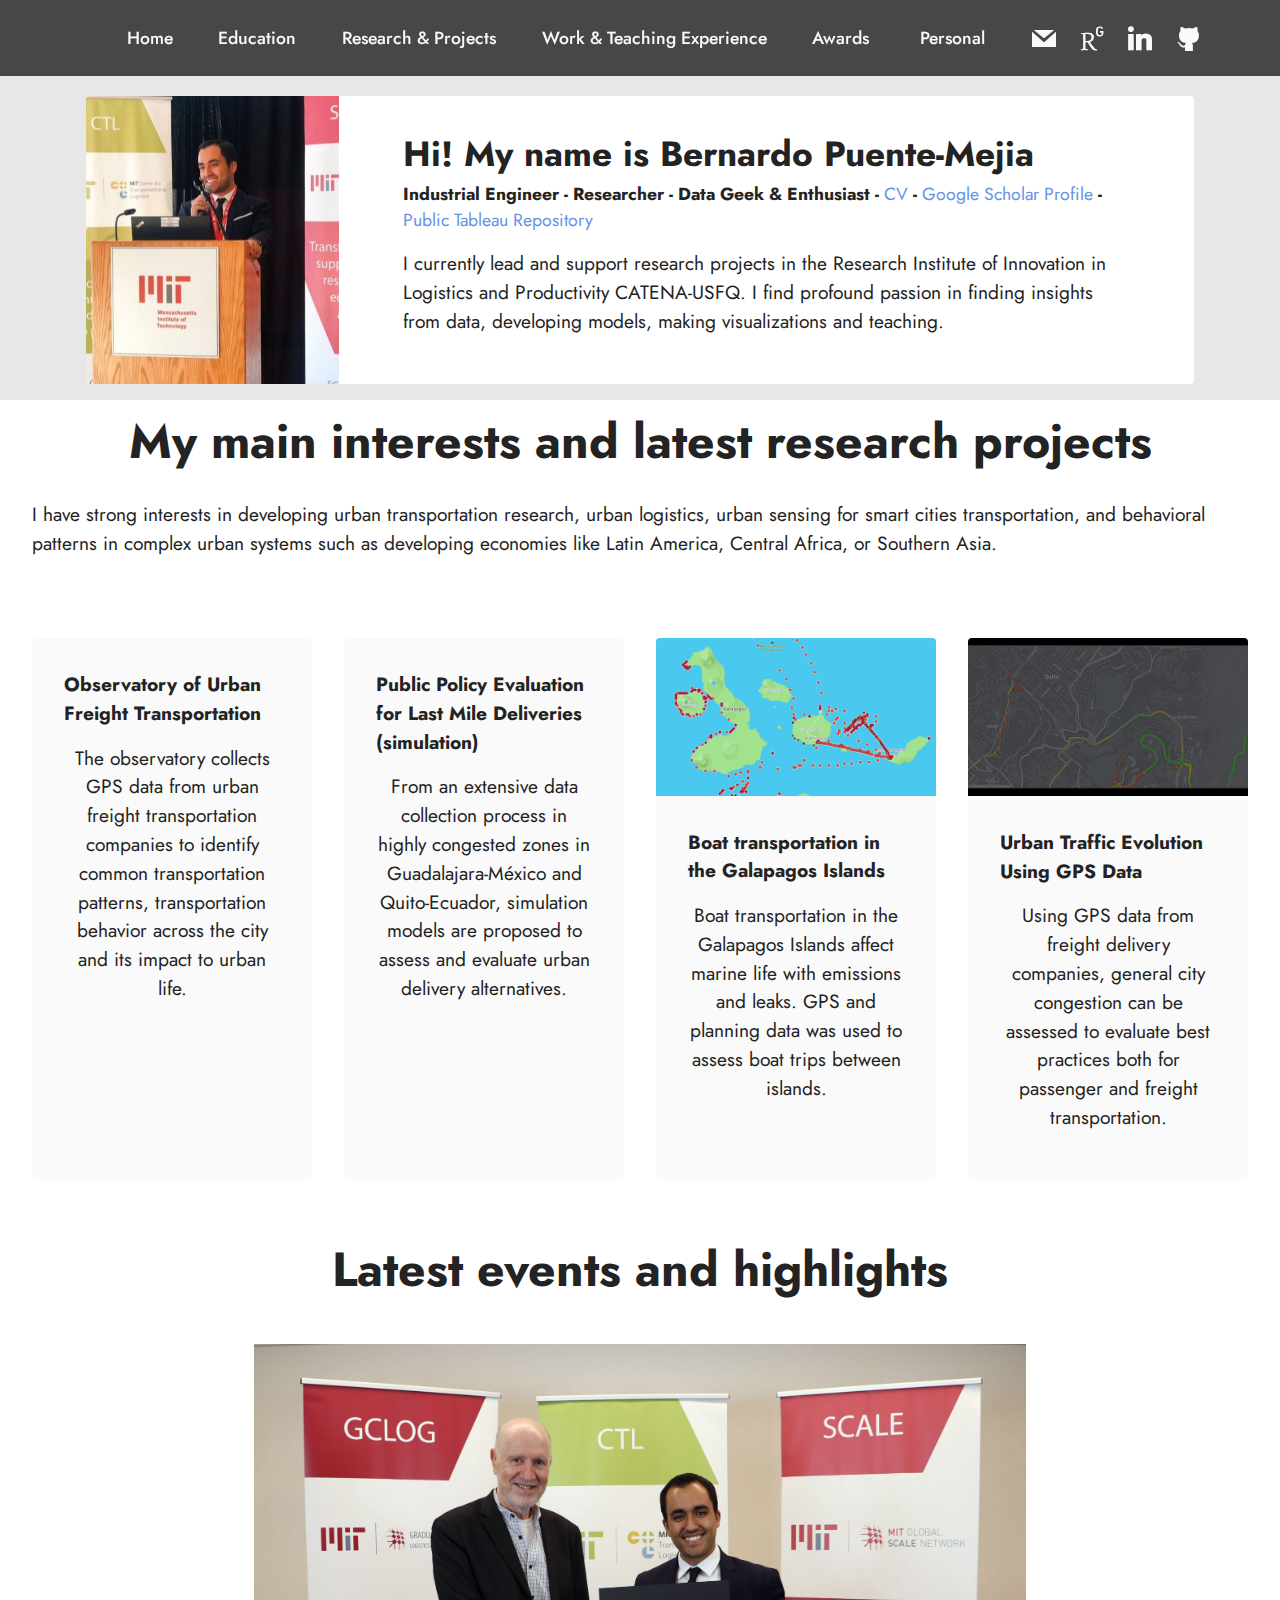
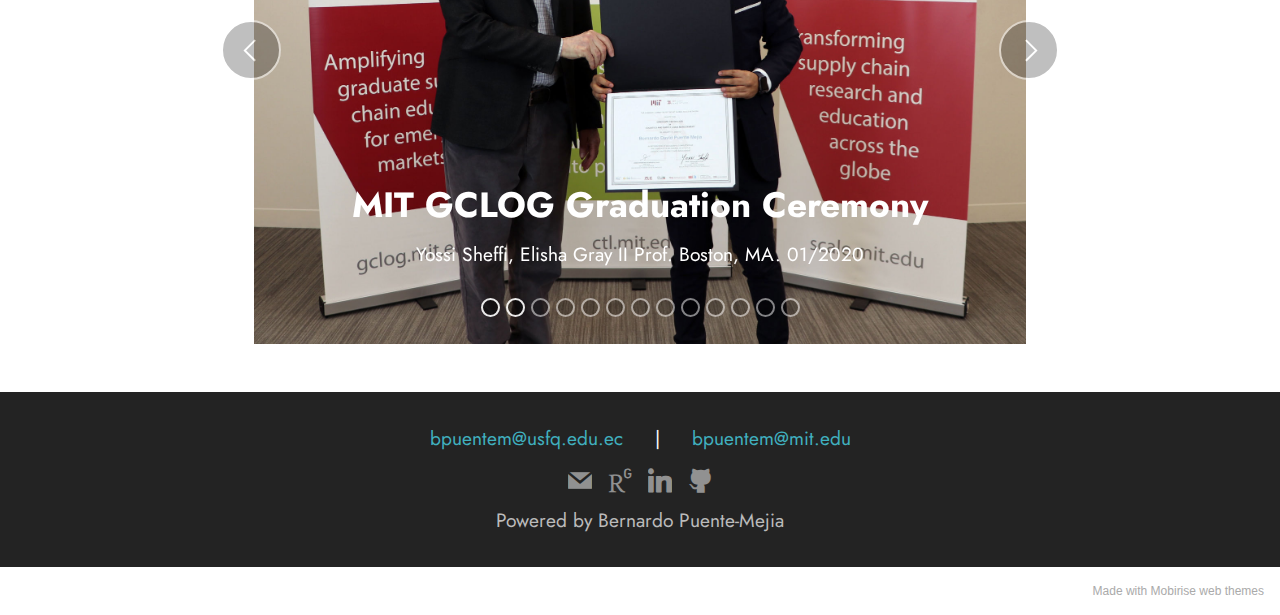
==== index.html @ 0b18d3f2 "Update index.html" ====
<!DOCTYPE html>
<html  >
<head>
  <!--  v10 -->
  <meta charset="UTF-8">
  <meta http-equiv="X-UA-Compatible" content="IE=edge">
  <meta name="generator" content="Mobirise v5.2.0, mobirise.com">
  <meta name="viewport" content="width=device-width, initial-scale=1, minimum-scale=1">
  <link rel="shortcut icon" href="assets/images/foto-bernardo-puente-121x96.png" type="image/x-icon">
  <meta name="description" content="">


  <title>Home</title>
  <link rel="stylesheet" href="assets/web/assets/mobirise-icons2/mobirise2.css">
  <link rel="stylesheet" href="assets/tether/tether.min.css">
  <link rel="stylesheet" href="assets/bootstrap/css/bootstrap.min.css">
  <link rel="stylesheet" href="assets/bootstrap/css/bootstrap-grid.min.css">
  <link rel="stylesheet" href="assets/bootstrap/css/bootstrap-reboot.min.css">
  <link rel="stylesheet" href="assets/dropdown/css/style.css">
  <link rel="stylesheet" href="assets/socicon/css/styles.css">
  <link rel="stylesheet" href="assets/theme/css/style.css">
  <link rel="preload" as="style" href="assets/mobirise/css/mbr-additional.css"><link rel="stylesheet" href="assets/mobirise/css/mbr-additional.css" type="text/css">




</head>
<body>

  <section class="menu cid-s48OLK6784" once="menu" id="menu1-h">

    <nav class="navbar navbar-dropdown navbar-fixed-top navbar-expand-lg">
        <div class="container-fluid">
            <div class="navbar-brand">


            </div>
            <button class="navbar-toggler" type="button" data-toggle="collapse" data-target="#navbarSupportedContent" aria-controls="navbarNavAltMarkup" aria-expanded="false" aria-label="Toggle navigation">
                <div class="hamburger">
                    <span></span>
                    <span></span>
                    <span></span>
                    <span></span>
                </div>
            </button>
            <div class="collapse navbar-collapse" id="navbarSupportedContent">
                <ul class="navbar-nav nav-dropdown nav-right navbar-nav-top-padding" data-app-modern-menu="true"><li class="nav-item"><a class="nav-link link text-white text-primary display-4" href="index.html#team2-r">Home</a></li><li class="nav-item"><a class="nav-link link text-white text-primary display-4" href="page4.html#features11-17">Education</a></li>
                    <li class="nav-item"><a class="nav-link link text-white text-primary display-4" href="page3.html#features11-10">Research &amp; Projects</a></li><li class="nav-item"><a class="nav-link link text-white text-primary display-4" href="page6.html#features10-1j">Work &amp; Teaching Experience</a></li><li class="nav-item"><a class="nav-link link text-white text-primary display-4" href="page5.html#content1-1c">Awards&nbsp;<br></a></li><li class="nav-item"><a class="nav-link link text-white text-primary display-4" href="page7.html#content4-1t">Personal</a></li></ul>
                <div class="icons-menu">
                    <a class="iconfont-wrapper" href="mailto:bpuentem@usfq.edu.ec">
                        <span class="p-2 mbr-iconfont socicon-mail socicon"></span>
                    </a>
                    <a class="iconfont-wrapper" href="https://www.researchgate.net/profile/Bernardo_Puente" target="_blank">
                        <span class="p-2 mbr-iconfont socicon-researchgate socicon"></span>
                    </a>
                    <a class="iconfont-wrapper" href="https://www.linkedin.com/in/bernardo-puente-229542127/" target="_blank">
                        <span class="p-2 mbr-iconfont socicon-linkedin socicon"></span>
                    </a>
                    <a class="iconfont-wrapper" href="https://github.com/B-PuenteM" target="_blank">
                        <span class="p-2 mbr-iconfont socicon-github socicon"></span>
                    </a>
                </div>

            </div>
        </div>
    </nav>

</section>

<section class="team2 cid-sfpUf0OUI1" xmlns="http://www.w3.org/1999/html" id="team2-r">


    <div class="container">
        <div class="card">
            <div class="card-wrapper">
                <div class="row align-items-center">
                    <div class="col-12 col-md-3">
                        <div class="image-wrapper">
                            <img src="assets/images/bernardo-mit-scale-connect-506x675.jpeg" alt="">
                        </div>
                    </div>
                    <div class="col-12 col-md">
                        <div class="card-box">
                            <h5 class="card-title mbr-fonts-style m-0 display-5"><strong>Hi! My name is Bernardo Puente-Mejia</strong></h5>
                            <h6 class="mbr-fonts-style mb-3 display-4">
                                <strong>Industrial Engineer - Researcher - Data Geek &amp; Enthusiast - <a href="assets/files/Bernardo_Puente_Resume_2020.pdf" class="text-primary" target="_blank">CV</a>&nbsp;- <a href="https://scholar.google.com/citations?user=nAaNeSIAAAAJ&hl=es" class="text-primary" target="_blank">Google Scholar Profile</a> - <a href="https://public.tableau.com/profile/bernardo.puente#!/" class="text-primary" target="_blank">Public Tableau Repository</a></strong></h6>
                            <p class="mbr-text mbr-fonts-style display-7">
                                I currently lead and support research projects in the Research Institute of Innovation in Logistics and Productivity CATENA-USFQ. I find profound passion in finding insights from data, developing models, making visualizations and teaching.</p>

                        </div>
                    </div>
                </div>
            </div>
        </div>


    </div>
</section>

<section class="content1 cid-s48udlf8KU" id="content1-8">

    <div class="container-fluid">
        <div class="row justify-content-center">
            <div class="title col-12 col-md-12">
                <h3 class="mbr-section-title mbr-fonts-style align-center mb-4 display-2"><strong>My main interests and latest research projects</strong></h3>
                <h4 class="mbr-section-subtitle align-center mbr-fonts-style mb-4 display-7">I have strong interests in developing urban transportation research, urban logistics, urban sensing for smart cities transportation, and behavioral patterns in complex urban systems such as developing economies like Latin America, Central Africa, or Southern Asia.</h4>

            </div>
        </div>
    </div>
</section>

<section class="gallery3 cid-sfqowNqweM" id="gallery3-s">


    <div class="container-fluid">

        <div class="row mt-4">
            <div class="item features-image сol-12 col-md-6 col-lg-3">
                <div class="item-wrapper">
                    <div class="item-img">
                        <img src="assets/images/animation1.gif" alt="" data-slide-to="0">
                    </div>
                    <div class="item-content">
                        <h5 class="item-title mbr-fonts-style display-7"><strong>Observatory of Urban Freight Transportation</strong></h5>

                        <p class="mbr-text mbr-fonts-style mt-3 display-7">The observatory collects GPS data from urban freight transportation companies to identify common transportation patterns, transportation behavior across the city and its impact to urban life.</p>
                    </div>

                </div>
            </div><div class="item features-image сol-12 col-md-6 col-lg-3">
                <div class="item-wrapper">
                    <div class="item-img">
                        <img src="assets/images/mit-gclog-urban-logistics-capsto.gif" alt="" data-slide-to="1">
                    </div>
                    <div class="item-content">
                        <h5 class="item-title mbr-fonts-style display-7"><strong>Public Policy Evaluation for Last Mile Deliveries (simulation)</strong></h5>

                        <p class="mbr-text mbr-fonts-style mt-3 display-7">From an extensive data collection process in highly congested zones in Guadalajara-México and Quito-Ecuador, simulation models are proposed to assess and evaluate urban delivery alternatives.</p>
                    </div>

                </div>
            </div><div class="item features-image сol-12 col-md-6 col-lg-3">
                <div class="item-wrapper">
                    <div class="item-img">
                        <img src="assets/images/galapagos-viz1.gif" alt="" title="" data-slide-to="2">
                    </div>
                    <div class="item-content">
                        <h5 class="item-title mbr-fonts-style display-7"><strong>Boat transportation in the Galapagos Islands</strong></h5>

                        <p class="mbr-text mbr-fonts-style mt-3 display-7">Boat transportation in the Galapagos Islands affect marine life with emissions and leaks. GPS and planning data was used to assess boat trips between islands.</p>
                    </div>

                </div>
            </div><div class="item features-image сol-12 col-md-6 col-lg-3">
                <div class="item-wrapper">
                    <div class="item-img">
                        <img src="assets/images/quito-traffic-evolution.gif" alt="" title="" data-slide-to="3">
                    </div>
                    <div class="item-content">
                        <h5 class="item-title mbr-fonts-style display-7"><strong>Urban Traffic Evolution Using GPS Data</strong></h5>

                        <p class="mbr-text mbr-fonts-style mt-3 display-7">Using GPS data from freight delivery companies, general city congestion can be assessed to evaluate best practices both for passenger and freight transportation.</p>
                    </div>

                </div>
            </div>



        </div>
    </div>
</section>

<section class="content1 cid-sh6YgBC9ZU" id="content1-14">

    <div class="container-fluid">
        <div class="row justify-content-center">
            <div class="title col-12 col-md-12">
                <h3 class="mbr-section-title mbr-fonts-style align-center mb-4 display-2"><strong>Latest events and highlights</strong></h3>


            </div>
        </div>
    </div>
</section>

<section class="slider2 cid-sfpTp4nxuT" id="slider2-p">



    <div class="container">
        <div class="row justify-content-center">
            <div class="col-12 col-md-10">
                <div class="carousel slide" id="spMvtkaC84" data-ride="carousel" data-interval="5000">

                    <ol class="carousel-indicators">
                        <li data-slide-to="0" class="active" data-target="#spMvtkaC84"></li><li data-slide-to="1" class="active" data-target="#spMvtkaC84"></li>
                        <li data-slide-to="2" data-target="#spMvtkaC84"></li>
                        <li data-slide-to="3" data-target="#spMvtkaC84"></li><li data-slide-to="4" data-target="#spMvtkaC84"></li><li data-slide-to="5" data-target="#spMvtkaC84"></li><li data-slide-to="6" data-target="#spMvtkaC84"></li><li data-slide-to="7" data-target="#spMvtkaC84"></li><li data-slide-to="8" data-target="#spMvtkaC84"></li><li data-slide-to="9" data-target="#spMvtkaC84"></li><li data-slide-to="10" data-target="#spMvtkaC84"></li><li data-slide-to="11" data-target="#spMvtkaC84"></li><li data-slide-to="12" data-target="#spMvtkaC84"></li>
                    </ol>
                    <div class="carousel-inner">
                        <div class="carousel-item slider-image item active">
                            <div class="item-wrapper">
                                <img class="d-block w-100" src="assets/images/gclog-graduation-yossi-bernardo-1900x1477.jpg">
                                <div class="carousel-caption d-none d-md-block">
                                    <h5 class="mbr-section-subtitle mbr-fonts-style display-5">
                                        <strong>MIT GCLOG Graduation Ceremony</strong></h5>
                                    <p class="mbr-section-text mbr-fonts-style display-7">Yossi Sheffi, Elisha Gray II Prof.&nbsp;Boston, MA. 01/2020</p>
                                </div>
                            </div>
                        </div>
                        <div class="carousel-item slider-image item">
                            <div class="item-wrapper">
                                <img class="d-block w-100" src="assets/images/mit-scale-testimonial-600x338.jpg" alt="" data-slide-to="1">
                                <div class="carousel-caption d-none d-md-block">
                                    <h5 class="mbr-section-subtitle mbr-fonts-style display-5">&nbsp;</h5>
                                    <p class="mbr-section-text mbr-fonts-style display-7">&nbsp;</p>
                                </div>
                            </div>
                        </div><div class="carousel-item slider-image item">
                            <div class="item-wrapper">
                                <img class="d-block w-100" src="assets/images/iise-portrait-1871x1248.jpg" data-slide-to="2">
                                <div class="carousel-caption d-none d-md-block">
                                    <h5 class="mbr-section-subtitle mbr-fonts-style display-5">
                                        <strong>2020 IISE Conference Invited Speaker</strong></h5>
                                    <p class="mbr-section-text mbr-fonts-style display-7">
                                        Invited speaker. 03/2020. Quito, Ecuador.</p>
                                </div>
                            </div>
                        </div>
                        <div class="carousel-item slider-image item">
                            <div class="item-wrapper">
                                <img class="d-block w-100" src="assets/images/mit-cta-bernardo-puente-587x453.png" alt="" data-slide-to="3">
                                <div class="carousel-caption d-none d-md-block">
                                    <h5 class="mbr-section-subtitle mbr-fonts-style display-5"><strong>&nbsp;</strong></h5>
                                    <p class="mbr-section-text mbr-fonts-style display-7">&nbsp;</p>
                                </div>
                            </div>
                        </div><div class="carousel-item slider-image item">
                            <div class="item-wrapper">
                                <img class="d-block w-100" src="assets/images/image6-600x450.jpg" alt="" data-slide-to="4">
                                <div class="carousel-caption d-none d-md-block">
                                    <h5 class="mbr-section-subtitle mbr-fonts-style display-5">
                                        <strong>MIT SCALE Research Expo</strong></h5>
                                    <p class="mbr-section-text mbr-fonts-style display-7">Urban Logistics Capstone Project Presentation. Boston, MA.&nbsp;01/2020</p>
                                </div>
                            </div>
                        </div><div class="carousel-item slider-image item">
                            <div class="item-wrapper">
                                <img class="d-block w-100" src="assets/images/iise-presenting-600x312.jpg" alt="" data-slide-to="5">
                                <div class="carousel-caption d-none d-md-block">
                                    <h5 class="mbr-section-subtitle mbr-fonts-style display-5">
                                        <strong>Invited Speaker. IISE Conference</strong></h5>
                                    <p class="mbr-section-text mbr-fonts-style display-7">Machine Learning with Orange Workshop. 03/2020</p>
                                </div>
                            </div>
                        </div><div class="carousel-item slider-image item">
                            <div class="item-wrapper">
                                <img class="d-block w-100" src="assets/images/mit-best-paper-award-bernardo-puente-600x458.png" alt="" data-slide-to="6">
                                <div class="carousel-caption d-none d-md-block">
                                    <h5 class="mbr-section-subtitle mbr-fonts-style display-5"><strong>&nbsp;</strong></h5>
                                    <p class="mbr-section-text mbr-fonts-style display-7">&nbsp;</p>
                                </div>
                            </div>
                        </div><div class="carousel-item slider-image item">
                            <div class="item-wrapper">
                                <img class="d-block w-100" src="assets/images/la-fav-presenting-1-600x450.jpg" alt="" data-slide-to="7">
                                <div class="carousel-caption d-none d-md-block">
                                    <h5 class="mbr-section-subtitle mbr-fonts-style display-5"><strong>Environmental Impact Analysis Project</strong></h5>
                                    <p class="mbr-section-text mbr-fonts-style display-7">Environmental impact due to transportation activities.</p>
                                </div>
                            </div>
                        </div><div class="carousel-item slider-image item">
                            <div class="item-wrapper">
                                <img class="d-block w-100" src="assets/images/scale-connect-presenting-600x450.jpg" alt="" data-slide-to="8">
                                <div class="carousel-caption d-none d-md-block">
                                    <h5 class="mbr-section-subtitle mbr-fonts-style display-5">
                                        <strong>MIT SCALE Research Expo</strong></h5>
                                    <p class="mbr-section-text mbr-fonts-style display-7">Research Project Presentation Boston, MA. 01/2020</p>
                                </div>
                            </div>
                        </div><div class="carousel-item slider-image item">
                            <div class="item-wrapper">
                                <img class="d-block w-100" src="assets/images/iap-portrait-2-600x338.jpeg" alt="" data-slide-to="9">
                                <div class="carousel-caption d-none d-md-block">
                                    <h5 class="mbr-section-subtitle mbr-fonts-style display-5">
                                        <strong>MIT IAP 2020 PERIOD</strong></h5>
                                    <p class="mbr-section-text mbr-fonts-style display-7">Boston, MA. 01/2020</p>
                                </div>
                            </div>
                        </div><div class="carousel-item slider-image item">
                            <div class="item-wrapper">
                                <img class="d-block w-100" src="assets/images/yossi-sheffi-book-600x481.jpg" alt="" data-slide-to="10">
                                <div class="carousel-caption d-none d-md-block">
                                    <h5 class="mbr-section-subtitle mbr-fonts-style display-5">
                                        <strong>Professor Yossi Sheffi Book Presentation</strong></h5>
                                    <p class="mbr-section-text mbr-fonts-style display-7">Boston, MA. 01/2020</p>
                                </div>
                            </div>
                        </div><div class="carousel-item slider-image item">
                            <div class="item-wrapper">
                                <img class="d-block w-100" src="assets/images/gclog-class-2020-600x400.jpg" alt="" data-slide-to="11">
                                <div class="carousel-caption d-none d-md-block">
                                    <h5 class="mbr-section-subtitle mbr-fonts-style display-5">
                                        <strong>MIT GCLOG 2020 CLASS</strong></h5>
                                    <p class="mbr-section-text mbr-fonts-style display-7">Boston, MA. 07/2019</p>
                                </div>
                            </div>
                        </div><div class="carousel-item slider-image item">
                            <div class="item-wrapper">
                                <img class="d-block w-100" src="assets/images/iap-welcome-600x450.jpg" alt="" data-slide-to="12">
                                <div class="carousel-caption d-none d-md-block">
                                    <h5 class="mbr-section-subtitle mbr-fonts-style display-5">
                                        <strong>MIT IAP 2020 Welcome Session</strong></h5>
                                    <p class="mbr-section-text mbr-fonts-style display-7">Boston, MA. 01/2020</p>
                                </div>
                            </div>
                        </div>
                    </div>
                    <a class="carousel-control carousel-control-prev" role="button" data-slide="prev" href="#spMvtkaC84">
                        <span class="mobi-mbri mobi-mbri-arrow-prev" aria-hidden="true"></span>
                        <span class="sr-only">Previous</span>
                    </a>
                    <a class="carousel-control carousel-control-next" role="button" data-slide="next" href="#spMvtkaC84">
                        <span class="mobi-mbri mobi-mbri-arrow-next" aria-hidden="true"></span>
                        <span class="sr-only">Next</span>
                    </a>
                </div>
            </div>
        </div>
    </div>
</section>

<section class="footer3 cid-s48P1Icc8J" once="footers" id="footer3-i">





    <div class="container">
        <div class="media-container-row align-center mbr-white">
            <div class="row row-links">
                <ul class="foot-menu">





                <li class="foot-menu-item mbr-fonts-style display-7"><a href="mailto:bpuentem@usfq.edu.ec" class="text-success">bpuentem@usfq.edu.ec</a></li><li class="foot-menu-item mbr-fonts-style display-7">|</li><li class="foot-menu-item mbr-fonts-style display-7"><a href="mailto:bpuentem@mit.edu" class="text-success">bpuentem@mit.edu</a></li></ul>
            </div>
            <div class="row social-row">
                <div class="social-list align-right pb-2">






                <div class="soc-item">
                        <a href="mailto:bpuentem@usfq.edu.ec">
                            <span class="mbr-iconfont mbr-iconfont-social socicon-mail socicon"></span>
                        </a>
                    </div><div class="soc-item">
                        <a href="https://www.researchgate.net/profile/Bernardo_Puente" target="_blank">
                            <span class="mbr-iconfont mbr-iconfont-social socicon-researchgate socicon"></span>
                        </a>
                    </div><div class="soc-item">
                        <a href="https://www.linkedin.com/in/bernardo-puente-229542127/" target="_blank">
                            <span class="mbr-iconfont mbr-iconfont-social socicon-linkedin socicon"></span>
                        </a>
                    </div><div class="soc-item">
                        <a href="https://github.com/B-PuenteM" target="_blank">
                            <span class="mbr-iconfont mbr-iconfont-social socicon-github socicon"></span>
                        </a>
                    </div></div>
            </div>
            <div class="row row-copirayt">
                <p class="mbr-text mb-0 mbr-fonts-style mbr-white align-center display-7">Powered by Bernardo Puente-Mejia</p>
            </div>
        </div>
    </div>
</section><section style="background-color: #fff; font-family: -apple-system, BlinkMacSystemFont, 'Segoe UI', 'Roboto', 'Helvetica Neue', Arial, sans-serif; color:#aaa; font-size:12px; padding: 0; align-items: center; display: flex;"><a href="https://mobirise.site/b" style="flex: 1 1; height: 3rem; padding-left: 1rem;"></a><p style="flex: 0 0 auto; margin:0; padding-right:1rem;"><a href="https://mobirise.site/t" style="color:#aaa;">Made</a> with Mobirise web themes</p></section><script src="assets/web/assets/jquery/jquery.min.js"></script>  <script src="assets/popper/popper.min.js"></script>  <script src="assets/tether/tether.min.js"></script>  <script src="assets/bootstrap/js/bootstrap.min.js"></script>  <script src="assets/smoothscroll/smooth-scroll.js"></script>  <script src="assets/dropdown/js/nav-dropdown.js"></script>  <script src="assets/dropdown/js/navbar-dropdown.js"></script>  <script src="assets/touchswipe/jquery.touch-swipe.min.js"></script>  <script src="assets/theme/js/script.js"></script>


</body>
</html>
---- assets/web/assets/mobirise-icons2/mobirise2.css ----
@font-face {
  font-family: 'Moririse2';
  font-display: swap;
  src:  url('mobirise2.eot?f2bix4');
  src:  url('mobirise2.eot?f2bix4#iefix') format('embedded-opentype'),
    url('mobirise2.ttf?f2bix4') format('truetype'),
    url('mobirise2.woff?f2bix4') format('woff'),
    url('mobirise2.svg?f2bix4#mobirise2') format('svg');
  font-weight: normal;
  font-style: normal;
}

[class^="mobi-"], [class*=" mobi-"] {
  /* use !important to prevent issues with browser extensions that change fonts */
  font-family: 'Moririse2' !important;
  speak: none;
  font-style: normal;
  font-weight: normal;
  font-variant: normal;
  text-transform: none;
  line-height: 1;

  /* Better Font Rendering =========== */
  -webkit-font-smoothing: antialiased;
  -moz-osx-font-smoothing: grayscale;
}

.mobi-mbri-add-submenu:before {
  content: "\e900";
}
.mobi-mbri-alert:before {
  content: "\e901";
}
.mobi-mbri-align-center:before {
  content: "\e902";
}
.mobi-mbri-align-justify:before {
  content: "\e903";
}
.mobi-mbri-align-left:before {
  content: "\e904";
}
.mobi-mbri-align-right:before {
  content: "\e905";
}
.mobi-mbri-android:before {
  content: "\e906";
}
.mobi-mbri-apple:before {
  content: "\e907";
}
.mobi-mbri-arrow-down:before {
  content: "\e908";
}
.mobi-mbri-arrow-next:before {
  content: "\e909";
}
.mobi-mbri-arrow-prev:before {
  content: "\e90a";
}
.mobi-mbri-arrow-up:before {
  content: "\e90b";
}
.mobi-mbri-bold:before {
  content: "\e90c";
}
.mobi-mbri-bookmark:before {
  content: "\e90d";
}
.mobi-mbri-bootstrap:before {
  content: "\e90e";
}
.mobi-mbri-briefcase:before {
  content: "\e90f";
}
.mobi-mbri-browse:before {
  content: "\e910";
}
.mobi-mbri-bulleted-list:before {
  content: "\e911";
}
.mobi-mbri-calendar:before {
  content: "\e912";
}
.mobi-mbri-camera:before {
  content: "\e913";
}
.mobi-mbri-cart-add:before {
  content: "\e914";
}
.mobi-mbri-cart-full:before {
  content: "\e915";
}
.mobi-mbri-cash:before {
  content: "\e916";
}
.mobi-mbri-change-style:before {
  content: "\e917";
}
.mobi-mbri-chat:before {
  content: "\e918";
}
.mobi-mbri-clock:before {
  content: "\e919";
}
.mobi-mbri-close:before {
  content: "\e91a";
}
.mobi-mbri-cloud:before {
  content: "\e91b";
}
.mobi-mbri-code:before {
  content: "\e91c";
}
.mobi-mbri-contact-form:before {
  content: "\e91d";
}
.mobi-mbri-credit-card:before {
  content: "\e91e";
}
.mobi-mbri-cursor-click:before {
  content: "\e91f";
}
.mobi-mbri-cust-feedback:before {
  content: "\e920";
}
.mobi-mbri-database:before {
  content: "\e921";
}
.mobi-mbri-delivery:before {
  content: "\e922";
}
.mobi-mbri-desktop:before {
  content: "\e923";
}
.mobi-mbri-devices:before {
  content: "\e924";
}
.mobi-mbri-down:before {
  content: "\e925";
}
.mobi-mbri-download-2:before {
  content: "\e926";
}
.mobi-mbri-download:before {
  content: "\e927";
}
.mobi-mbri-drag-n-drop-2:before {
  content: "\e928";
}
.mobi-mbri-drag-n-drop:before {
  content: "\e929";
}
.mobi-mbri-edit-2:before {
  content: "\e92a";
}
.mobi-mbri-edit:before {
  content: "\e92b";
}
.mobi-mbri-error:before {
  content: "\e92c";
}
.mobi-mbri-extension:before {
  content: "\e92d";
}
.mobi-mbri-features:before {
  content: "\e92e";
}
.mobi-mbri-file:before {
  content: "\e92f";
}
.mobi-mbri-flag:before {
  content: "\e930";
}
.mobi-mbri-folder:before {
  content: "\e931";
}
.mobi-mbri-gift:before {
  content: "\e932";
}
.mobi-mbri-github:before {
  content: "\e933";
}
.mobi-mbri-globe-2:before {
  content: "\e934";
}
.mobi-mbri-globe:before {
  content: "\e935";
}
.mobi-mbri-growing-chart:before {
  content: "\e936";
}
.mobi-mbri-hearth:before {
  content: "\e937";
}
.mobi-mbri-help:before {
  content: "\e938";
}
.mobi-mbri-home:before {
  content: "\e939";
}
.mobi-mbri-hot-cup:before {
  content: "\e93a";
}
.mobi-mbri-idea:before {
  content: "\e93b";
}
.mobi-mbri-image-gallery:before {
  content: "\e93c";
}
.mobi-mbri-image-slider:before {
  content: "\e93d";
}
.mobi-mbri-info:before {
  content: "\e93e";
}
.mobi-mbri-italic:before {
  content: "\e93f";
}
.mobi-mbri-key:before {
  content: "\e940";
}
.mobi-mbri-laptop:before {
  content: "\e941";
}
.mobi-mbri-layers:before {
  content: "\e942";
}
.mobi-mbri-left-right:before {
  content: "\e943";
}
.mobi-mbri-left:before {
  content: "\e944";
}
.mobi-mbri-letter:before {
  content: "\e945";
}
.mobi-mbri-like:before {
  content: "\e946";
}
.mobi-mbri-link:before {
  content: "\e947";
}
.mobi-mbri-lock:before {
  content: "\e948";
}
.mobi-mbri-login:before {
  content: "\e949";
}
.mobi-mbri-logout:before {
  content: "\e94a";
}
.mobi-mbri-magic-stick:before {
  content: "\e94b";
}
.mobi-mbri-map-pin:before {
  content: "\e94c";
}
.mobi-mbri-menu:before {
  content: "\e94d";
}
.mobi-mbri-mobile-2:before {
  content: "\e94e";
}
.mobi-mbri-mobile-horizontal:before {
  content: "\e94f";
}
.mobi-mbri-mobile:before {
  content: "\e950";
}
.mobi-mbri-mobirise:before {
  content: "\e951";
}
.mobi-mbri-more-horizontal:before {
  content: "\e952";
}
.mobi-mbri-more-vertical:before {
  content: "\e953";
}
.mobi-mbri-music:before {
  content: "\e954";
}
.mobi-mbri-new-file:before {
  content: "\e955";
}
.mobi-mbri-numbered-list:before {
  content: "\e956";
}
.mobi-mbri-opened-folder:before {
  content: "\e957";
}
.mobi-mbri-pages:before {
  content: "\e958";
}
.mobi-mbri-paper-plane:before {
  content: "\e959";
}
.mobi-mbri-paperclip:before {
  content: "\e95a";
}
.mobi-mbri-phone:before {
  content: "\e95b";
}
.mobi-mbri-photo:before {
  content: "\e95c";
}
.mobi-mbri-photos:before {
  content: "\e95d";
}
.mobi-mbri-pin:before {
  content: "\e95e";
}
.mobi-mbri-play:before {
  content: "\e95f";
}
.mobi-mbri-plus:before {
  content: "\e960";
}
.mobi-mbri-preview:before {
  content: "\e961";
}
.mobi-mbri-print:before {
  content: "\e962";
}
.mobi-mbri-protect:before {
  content: "\e963";
}
.mobi-mbri-question:before {
  content: "\e964";
}
.mobi-mbri-quote-left:before {
  content: "\e965";
}
.mobi-mbri-quote-right:before {
  content: "\e966";
}
.mobi-mbri-redo:before {
  content: "\e967";
}
.mobi-mbri-refresh:before {
  content: "\e968";
}
.mobi-mbri-responsive-2:before {
  content: "\e969";
}
.mobi-mbri-responsive:before {
  content: "\e96a";
}
.mobi-mbri-right:before {
  content: "\e96b";
}
.mobi-mbri-rocket:before {
  content: "\e96c";
}
.mobi-mbri-sad-face:before {
  content: "\e96d";
}
.mobi-mbri-sale:before {
  content: "\e96e";
}
.mobi-mbri-save:before {
  content: "\e96f";
}
.mobi-mbri-search:before {
  content: "\e970";
}
.mobi-mbri-setting-2:before {
  content: "\e971";
}
.mobi-mbri-setting-3:before {
  content: "\e972";
}
.mobi-mbri-setting:before {
  content: "\e973";
}
.mobi-mbri-share:before {
  content: "\e974";
}
.mobi-mbri-shopping-bag:before {
  content: "\e975";
}
.mobi-mbri-shopping-basket:before {
  content: "\e976";
}
.mobi-mbri-shopping-cart:before {
  content: "\e977";
}
.mobi-mbri-sites:before {
  content: "\e978";
}
.mobi-mbri-smile-face:before {
  content: "\e979";
}
.mobi-mbri-speed:before {
  content: "\e97a";
}
.mobi-mbri-star:before {
  content: "\e97b";
}
.mobi-mbri-success:before {
  content: "\e97c";
}
.mobi-mbri-sun:before {
  content: "\e97d";
}
.mobi-mbri-sun2:before {
  content: "\e97e";
}
.mobi-mbri-tablet-vertical:before {
  content: "\e97f";
}
.mobi-mbri-tablet:before {
  content: "\e980";
}
.mobi-mbri-target:before {
  content: "\e981";
}
.mobi-mbri-timer:before {
  content: "\e982";
}
.mobi-mbri-to-ftp:before {
  content: "\e983";
}
.mobi-mbri-to-local-drive:before {
  content: "\e984";
}
.mobi-mbri-touch-swipe:before {
  content: "\e985";
}
.mobi-mbri-touch:before {
  content: "\e986";
}
.mobi-mbri-trash:before {
  content: "\e987";
}
.mobi-mbri-underline:before {
  content: "\e988";
}
.mobi-mbri-undo:before {
  content: "\e989";
}
.mobi-mbri-unlink:before {
  content: "\e98a";
}
.mobi-mbri-unlock:before {
  content: "\e98b";
}
.mobi-mbri-up-down:before {
  content: "\e98c";
}
.mobi-mbri-up:before {
  content: "\e98d";
}
.mobi-mbri-update:before {
  content: "\e98e";
}
.mobi-mbri-upload-2:before {
  content: "\e98f";
}
.mobi-mbri-upload:before {
  content: "\e990";
}
.mobi-mbri-user-2:before {
  content: "\e991";
}
.mobi-mbri-user:before {
  content: "\e992";
}
.mobi-mbri-users:before {
  content: "\e993";
}
.mobi-mbri-video-play:before {
  content: "\e994";
}
.mobi-mbri-video:before {
  content: "\e995";
}
.mobi-mbri-watch:before {
  content: "\e996";
}
.mobi-mbri-website-theme-2:before {
  content: "\e997";
}
.mobi-mbri-website-theme:before {
  content: "\e998";
}
.mobi-mbri-wifi:before {
  content: "\e999";
}
.mobi-mbri-windows:before {
  content: "\e99a";
}
.mobi-mbri-zoom-in:before {
  content: "\e99b";
}
.mobi-mbri-zoom-out:before {
  content: "\e99c";
}
---- assets/dropdown/css/style.css ----
.navbar-dropdown {
  left: 0;
  padding: 0;
  position: absolute;
  right: 0;
  top: 0;
  transition: all 0.45s ease;
  z-index: 1030;
  background: #282828; }
  .navbar-dropdown .navbar-logo {
    margin-right: 0.8rem;
    transition: margin 0.3s ease-in-out;
    vertical-align: middle; }
    .navbar-dropdown .navbar-logo img {
      height: 3.125rem;
      transition: all 0.3s ease-in-out; }
    .navbar-dropdown .navbar-logo.mbr-iconfont {
      font-size: 3.125rem;
      line-height: 3.125rem; }
  .navbar-dropdown .navbar-caption {
    font-weight: 700;
    white-space: normal;
    vertical-align: -4px;
    line-height: 3.125rem !important; }
    .navbar-dropdown .navbar-caption, .navbar-dropdown .navbar-caption:hover {
      color: inherit;
      text-decoration: none; }
  .navbar-dropdown .mbr-iconfont + .navbar-caption {
    vertical-align: -1px; }
  .navbar-dropdown.navbar-fixed-top {
    position: fixed; }
  .navbar-dropdown .navbar-brand span {
    vertical-align: -4px; }
  .navbar-dropdown.bg-color.transparent {
    background: none; }
  .navbar-dropdown.navbar-short .navbar-brand {
    padding: 0.625rem 0; }
    .navbar-dropdown.navbar-short .navbar-brand span {
      vertical-align: -1px; }
  .navbar-dropdown.navbar-short .navbar-caption {
    line-height: 2.375rem !important;
    vertical-align: -2px; }
  .navbar-dropdown.navbar-short .navbar-logo {
    margin-right: 0.5rem; }
    .navbar-dropdown.navbar-short .navbar-logo img {
      height: 2.375rem; }
    .navbar-dropdown.navbar-short .navbar-logo.mbr-iconfont {
      font-size: 2.375rem;
      line-height: 2.375rem; }
  .navbar-dropdown.navbar-short .mbr-table-cell {
    height: 3.625rem; }
  .navbar-dropdown .navbar-close {
    left: 0.6875rem;
    position: fixed;
    top: 0.75rem;
    z-index: 1000; }
  .navbar-dropdown .hamburger-icon {
    content: "";
    display: inline-block;
    vertical-align: middle;
    width: 16px;
    -webkit-box-shadow: 0 -6px 0 1px #282828,0 0 0 1px #282828,0 6px 0 1px #282828;
    -moz-box-shadow: 0 -6px 0 1px #282828,0 0 0 1px #282828,0 6px 0 1px #282828;
    box-shadow: 0 -6px 0 1px #282828,0 0 0 1px #282828,0 6px 0 1px #282828; }

.dropdown-menu .dropdown-toggle[data-toggle="dropdown-submenu"]::after {
  border-bottom: 0.35em solid transparent;
  border-left: 0.35em solid;
  border-right: 0;
  border-top: 0.35em solid transparent;
  margin-left: 0.3rem; }

.dropdown-menu .dropdown-item:focus {
  outline: 0; }

.nav-dropdown {
  font-size: 0.75rem;
  font-weight: 500;
  height: auto !important; }
  .nav-dropdown .nav-btn {
    padding-left: 1rem; }
  .nav-dropdown .link {
    margin: .667em 1.667em;
    font-weight: 500;
    padding: 0;
    transition: color .2s ease-in-out; }
    .nav-dropdown .link.dropdown-toggle {
      margin-right: 2.583em; }
      .nav-dropdown .link.dropdown-toggle::after {
        margin-left: .25rem;
        border-top: 0.35em solid;
        border-right: 0.35em solid transparent;
        border-left: 0.35em solid transparent;
        border-bottom: 0; }
      .nav-dropdown .link.dropdown-toggle[aria-expanded="true"] {
        margin: 0;
        padding: 0.667em 3.263em  0.667em 1.667em; }
  .nav-dropdown .link::after,
  .nav-dropdown .dropdown-item::after {
    color: inherit; }
  .nav-dropdown .btn {
    font-size: 0.75rem;
    font-weight: 700;
    letter-spacing: 0;
    margin-bottom: 0;
    padding-left: 1.25rem;
    padding-right: 1.25rem; }
  .nav-dropdown .dropdown-menu {
    border-radius: 0;
    border: 0;
    left: 0;
    margin: 0;
    padding-bottom: 1.25rem;
    padding-top: 1.25rem;
    position: relative; }
  .nav-dropdown .dropdown-submenu {
    margin-left: 0.125rem;
    top: 0; }
  .nav-dropdown .dropdown-item {
    font-weight: 500;
    line-height: 2;
    padding: 0.3846em 4.615em 0.3846em 1.5385em;
    position: relative;
    transition: color .2s ease-in-out, background-color .2s ease-in-out; }
    .nav-dropdown .dropdown-item::after {
      margin-top: -0.3077em;
      position: absolute;
      right: 1.1538em;
      top: 50%; }
    .nav-dropdown .dropdown-item:focus, .nav-dropdown .dropdown-item:hover {
      background: none; }

@media (max-width: 767px) {
  .nav-dropdown.navbar-toggleable-sm {
    bottom: 0;
    display: none;
    left: 0;
    overflow-x: hidden;
    position: fixed;
    top: 0;
    transform: translateX(-100%);
    -ms-transform: translateX(-100%);
    -webkit-transform: translateX(-100%);
    width: 18.75rem;
    z-index: 999; } }
.nav-dropdown.navbar-toggleable-xl {
  bottom: 0;
  display: none;
  left: 0;
  overflow-x: hidden;
  position: fixed;
  top: 0;
  transform: translateX(-100%);
  -ms-transform: translateX(-100%);
  -webkit-transform: translateX(-100%);
  width: 18.75rem;
  z-index: 999; }

.nav-dropdown-sm {
  display: block !important;
  overflow-x: hidden;
  overflow: auto;
  padding-top: 3.875rem; }
  .nav-dropdown-sm::after {
    content: "";
    display: block;
    height: 3rem;
    width: 100%; }
  .nav-dropdown-sm.collapse.in ~ .navbar-close {
    display: block !important; }
  .nav-dropdown-sm.collapsing, .nav-dropdown-sm.collapse.in {
    transform: translateX(0);
    -ms-transform: translateX(0);
    -webkit-transform: translateX(0);
    transition: all 0.25s ease-out;
    -webkit-transition: all 0.25s ease-out;
    background: #282828; }
  .nav-dropdown-sm.collapsing[aria-expanded="false"] {
    transform: translateX(-100%);
    -ms-transform: translateX(-100%);
    -webkit-transform: translateX(-100%); }
  .nav-dropdown-sm .nav-item {
    display: block;
    margin-left: 0 !important;
    padding-left: 0; }
  .nav-dropdown-sm .link,
  .nav-dropdown-sm .dropdown-item {
    border-top: 1px dotted rgba(255, 255, 255, 0.1);
    font-size: 0.8125rem;
    line-height: 1.6;
    margin: 0 !important;
    padding: 0.875rem 2.4rem 0.875rem 1.5625rem !important;
    position: relative;
    white-space: normal; }
    .nav-dropdown-sm .link:focus, .nav-dropdown-sm .link:hover,
    .nav-dropdown-sm .dropdown-item:focus,
    .nav-dropdown-sm .dropdown-item:hover {
      background: rgba(0, 0, 0, 0.2) !important;
      color: #c0a375; }
  .nav-dropdown-sm .nav-btn {
    position: relative;
    padding: 1.5625rem 1.5625rem 0 1.5625rem; }
    .nav-dropdown-sm .nav-btn::before {
      border-top: 1px dotted rgba(255, 255, 255, 0.1);
      content: "";
      left: 0;
      position: absolute;
      top: 0;
      width: 100%; }
    .nav-dropdown-sm .nav-btn + .nav-btn {
      padding-top: 0.625rem; }
      .nav-dropdown-sm .nav-btn + .nav-btn::before {
        display: none; }
  .nav-dropdown-sm .btn {
    padding: 0.625rem 0; }
  .nav-dropdown-sm .dropdown-toggle[data-toggle="dropdown-submenu"]::after {
    margin-left: .25rem;
    border-top: 0.35em solid;
    border-right: 0.35em solid transparent;
    border-left: 0.35em solid transparent;
    border-bottom: 0; }
  .nav-dropdown-sm .dropdown-toggle[data-toggle="dropdown-submenu"][aria-expanded="true"]::after {
    border-top: 0;
    border-right: 0.35em solid transparent;
    border-left: 0.35em solid transparent;
    border-bottom: 0.35em solid; }
  .nav-dropdown-sm .dropdown-menu {
    margin: 0;
    padding: 0;
    position: relative;
    top: 0;
    left: 0;
    width: 100%;
    border: 0;
    float: none;
    border-radius: 0;
    background: none; }
  .nav-dropdown-sm .dropdown-submenu {
    left: 100%;
    margin-left: 0.125rem;
    margin-top: -1.25rem;
    top: 0; }

.navbar-toggleable-sm .nav-dropdown .dropdown-menu {
  position: absolute; }

.navbar-toggleable-sm .nav-dropdown .dropdown-submenu {
  left: 100%;
  margin-left: 0.125rem;
  margin-top: -1.25rem;
  top: 0; }

.navbar-toggleable-sm.opened .nav-dropdown .dropdown-menu {
  position: relative; }

.navbar-toggleable-sm.opened .nav-dropdown .dropdown-submenu {
  left: 0;
  margin-left: 00rem;
  margin-top: 0rem;
  top: 0; }

.is-builder .nav-dropdown.collapsing {
  transition: none !important; }

/*# sourceMappingURL=style.css.map */
---- assets/socicon/css/styles.css ----
@charset "UTF-8";

@font-face {
  font-family: 'Socicon';
  src:  url('../fonts/socicon.eot');
  src:  url('../fonts/socicon.eot?#iefix') format('embedded-opentype'),
    url('../fonts/socicon.woff2') format('woff2'),
    url('../fonts/socicon.ttf') format('truetype'),
    url('../fonts/socicon.woff') format('woff'),
    url('../fonts/socicon.svg#socicon') format('svg');
  font-weight: normal;
  font-style: normal;
}

[data-icon]:before {
  font-family: "socicon" !important;
  content: attr(data-icon);
  font-style: normal !important;
  font-weight: normal !important;
  font-variant: normal !important;
  text-transform: none !important;
  speak: none;
  line-height: 1;
  -webkit-font-smoothing: antialiased;
  -moz-osx-font-smoothing: grayscale;
}

[class^="socicon-"], [class*=" socicon-"] {
  /* use !important to prevent issues with browser extensions that change fonts */
  font-family: 'Socicon' !important;
  speak: none;
  font-style: normal;
  font-weight: normal;
  font-variant: normal;
  text-transform: none;
  line-height: 1;

  /* Better Font Rendering =========== */
  -webkit-font-smoothing: antialiased;
  -moz-osx-font-smoothing: grayscale;
}

.socicon-eitaa:before {
  content: "\e97c";
}
.socicon-soroush:before {
  content: "\e97d";
}
.socicon-bale:before {
  content: "\e97e";
}
.socicon-zazzle:before {
  content: "\e97b";
}
.socicon-society6:before {
  content: "\e97a";
}
.socicon-redbubble:before {
  content: "\e979";
}
.socicon-avvo:before {
  content: "\e978";
}
.socicon-stitcher:before {
  content: "\e977";
}
.socicon-googlehangouts:before {
  content: "\e974";
}
.socicon-dlive:before {
  content: "\e975";
}
.socicon-vsco:before {
  content: "\e976";
}
.socicon-flipboard:before {
  content: "\e973";
}
.socicon-ubuntu:before {
  content: "\e958";
}
.socicon-artstation:before {
  content: "\e959";
}
.socicon-invision:before {
  content: "\e95a";
}
.socicon-torial:before {
  content: "\e95b";
}
.socicon-collectorz:before {
  content: "\e95c";
}
.socicon-seenthis:before {
  content: "\e95d";
}
.socicon-googleplaymusic:before {
  content: "\e95e";
}
.socicon-debian:before {
  content: "\e95f";
}
.socicon-filmfreeway:before {
  content: "\e960";
}
.socicon-gnome:before {
  content: "\e961";
}
.socicon-itchio:before {
  content: "\e962";
}
.socicon-jamendo:before {
  content: "\e963";
}
.socicon-mix:before {
  content: "\e964";
}
.socicon-sharepoint:before {
  content: "\e965";
}
.socicon-tinder:before {
  content: "\e966";
}
.socicon-windguru:before {
  content: "\e967";
}
.socicon-cdbaby:before {
  content: "\e968";
}
.socicon-elementaryos:before {
  content: "\e969";
}
.socicon-stage32:before {
  content: "\e96a";
}
.socicon-tiktok:before {
  content: "\e96b";
}
.socicon-gitter:before {
  content: "\e96c";
}
.socicon-letterboxd:before {
  content: "\e96d";
}
.socicon-threema:before {
  content: "\e96e";
}
.socicon-splice:before {
  content: "\e96f";
}
.socicon-metapop:before {
  content: "\e970";
}
.socicon-naver:before {
  content: "\e971";
}
.socicon-remote:before {
  content: "\e972";
}
.socicon-internet:before {
  content: "\e957";
}
.socicon-moddb:before {
  content: "\e94b";
}
.socicon-indiedb:before {
  content: "\e94c";
}
.socicon-traxsource:before {
  content: "\e94d";
}
.socicon-gamefor:before {
  content: "\e94e";
}
.socicon-pixiv:before {
  content: "\e94f";
}
.socicon-myanimelist:before {
  content: "\e950";
}
.socicon-blackberry:before {
  content: "\e951";
}
.socicon-wickr:before {
  content: "\e952";
}
.socicon-spip:before {
  content: "\e953";
}
.socicon-napster:before {
  content: "\e954";
}
.socicon-beatport:before {
  content: "\e955";
}
.socicon-hackerone:before {
  content: "\e956";
}
.socicon-hackernews:before {
  content: "\e946";
}
.socicon-smashwords:before {
  content: "\e947";
}
.socicon-kobo:before {
  content: "\e948";
}
.socicon-bookbub:before {
  content: "\e949";
}
.socicon-mailru:before {
  content: "\e94a";
}
.socicon-gitlab:before {
  content: "\e945";
}
.socicon-instructables:before {
  content: "\e944";
}
.socicon-portfolio:before {
  content: "\e943";
}
.socicon-codered:before {
  content: "\e940";
}
.socicon-origin:before {
  content: "\e941";
}
.socicon-nextdoor:before {
  content: "\e942";
}
.socicon-udemy:before {
  content: "\e93f";
}
.socicon-livemaster:before {
  content: "\e93e";
}
.socicon-crunchbase:before {
  content: "\e93b";
}
.socicon-homefy:before {
  content: "\e93c";
}
.socicon-calendly:before {
  content: "\e93d";
}
.socicon-realtor:before {
  content: "\e90f";
}
.socicon-tidal:before {
  content: "\e910";
}
.socicon-qobuz:before {
  content: "\e911";
}
.socicon-natgeo:before {
  content: "\e912";
}
.socicon-mastodon:before {
  content: "\e913";
}
.socicon-unsplash:before {
  content: "\e914";
}
.socicon-homeadvisor:before {
  content: "\e915";
}
.socicon-angieslist:before {
  content: "\e916";
}
.socicon-codepen:before {
  content: "\e917";
}
.socicon-slack:before {
  content: "\e918";
}
.socicon-openaigym:before {
  content: "\e919";
}
.socicon-logmein:before {
  content: "\e91a";
}
.socicon-fiverr:before {
  content: "\e91b";
}
.socicon-gotomeeting:before {
  content: "\e91c";
}
.socicon-aliexpress:before {
  content: "\e91d";
}
.socicon-guru:before {
  content: "\e91e";
}
.socicon-appstore:before {
  content: "\e91f";
}
.socicon-homes:before {
  content: "\e920";
}
.socicon-zoom:before {
  content: "\e921";
}
.socicon-alibaba:before {
  content: "\e922";
}
.socicon-craigslist:before {
  content: "\e923";
}
.socicon-wix:before {
  content: "\e924";
}
.socicon-redfin:before {
  content: "\e925";
}
.socicon-googlecalendar:before {
  content: "\e926";
}
.socicon-shopify:before {
  content: "\e927";
}
.socicon-freelancer:before {
  content: "\e928";
}
.socicon-seedrs:before {
  content: "\e929";
}
.socicon-bing:before {
  content: "\e92a";
}
.socicon-doodle:before {
  content: "\e92b";
}
.socicon-bonanza:before {
  content: "\e92c";
}
.socicon-squarespace:before {
  content: "\e92d";
}
.socicon-toptal:before {
  content: "\e92e";
}
.socicon-gust:before {
  content: "\e92f";
}
.socicon-ask:before {
  content: "\e930";
}
.socicon-trulia:before {
  content: "\e931";
}
.socicon-loomly:before {
  content: "\e932";
}
.socicon-ghost:before {
  content: "\e933";
}
.socicon-upwork:before {
  content: "\e934";
}
.socicon-fundable:before {
  content: "\e935";
}
.socicon-booking:before {
  content: "\e936";
}
.socicon-googlemaps:before {
  content: "\e937";
}
.socicon-zillow:before {
  content: "\e938";
}
.socicon-niconico:before {
  content: "\e939";
}
.socicon-toneden:before {
  content: "\e93a";
}
.socicon-augment:before {
  content: "\e908";
}
.socicon-bitbucket:before {
  content: "\e909";
}
.socicon-fyuse:before {
  content: "\e90a";
}
.socicon-yt-gaming:before {
  content: "\e90b";
}
.socicon-sketchfab:before {
  content: "\e90c";
}
.socicon-mobcrush:before {
  content: "\e90d";
}
.socicon-microsoft:before {
  content: "\e90e";
}
.socicon-pandora:before {
  content: "\e907";
}
.socicon-messenger:before {
  content: "\e906";
}
.socicon-gamewisp:before {
  content: "\e905";
}
.socicon-bloglovin:before {
  content: "\e904";
}
.socicon-tunein:before {
  content: "\e903";
}
.socicon-gamejolt:before {
  content: "\e901";
}
.socicon-trello:before {
  content: "\e902";
}
.socicon-spreadshirt:before {
  content: "\e900";
}
.socicon-500px:before {
  content: "\e000";
}
.socicon-8tracks:before {
  content: "\e001";
}
.socicon-airbnb:before {
  content: "\e002";
}
.socicon-alliance:before {
  content: "\e003";
}
.socicon-amazon:before {
  content: "\e004";
}
.socicon-amplement:before {
  content: "\e005";
}
.socicon-android:before {
  content: "\e006";
}
.socicon-angellist:before {
  content: "\e007";
}
.socicon-apple:before {
  content: "\e008";
}
.socicon-appnet:before {
  content: "\e009";
}
.socicon-baidu:before {
  content: "\e00a";
}
.socicon-bandcamp:before {
  content: "\e00b";
}
.socicon-battlenet:before {
  content: "\e00c";
}
.socicon-mixer:before {
  content: "\e00d";
}
.socicon-bebee:before {
  content: "\e00e";
}
.socicon-bebo:before {
  content: "\e00f";
}
.socicon-behance:before {
  content: "\e010";
}
.socicon-blizzard:before {
  content: "\e011";
}
.socicon-blogger:before {
  content: "\e012";
}
.socicon-buffer:before {
  content: "\e013";
}
.socicon-chrome:before {
  content: "\e014";
}
.socicon-coderwall:before {
  content: "\e015";
}
.socicon-curse:before {
  content: "\e016";
}
.socicon-dailymotion:before {
  content: "\e017";
}
.socicon-deezer:before {
  content: "\e018";
}
.socicon-delicious:before {
  content: "\e019";
}
.socicon-deviantart:before {
  content: "\e01a";
}
.socicon-diablo:before {
  content: "\e01b";
}
.socicon-digg:before {
  content: "\e01c";
}
.socicon-discord:before {
  content: "\e01d";
}
.socicon-disqus:before {
  content: "\e01e";
}
.socicon-douban:before {
  content: "\e01f";
}
.socicon-draugiem:before {
  content: "\e020";
}
.socicon-dribbble:before {
  content: "\e021";
}
.socicon-drupal:before {
  content: "\e022";
}
.socicon-ebay:before {
  content: "\e023";
}
.socicon-ello:before {
  content: "\e024";
}
.socicon-endomodo:before {
  content: "\e025";
}
.socicon-envato:before {
  content: "\e026";
}
.socicon-etsy:before {
  content: "\e027";
}
.socicon-facebook:before {
  content: "\e028";
}
.socicon-feedburner:before {
  content: "\e029";
}
.socicon-filmweb:before {
  content: "\e02a";
}
.socicon-firefox:before {
  content: "\e02b";
}
.socicon-flattr:before {
  content: "\e02c";
}
.socicon-flickr:before {
  content: "\e02d";
}
.socicon-formulr:before {
  content: "\e02e";
}
.socicon-forrst:before {
  content: "\e02f";
}
.socicon-foursquare:before {
  content: "\e030";
}
.socicon-friendfeed:before {
  content: "\e031";
}
.socicon-github:before {
  content: "\e032";
}
.socicon-goodreads:before {
  content: "\e033";
}
.socicon-google:before {
  content: "\e034";
}
.socicon-googlescholar:before {
  content: "\e035";
}
.socicon-googlegroups:before {
  content: "\e036";
}
.socicon-googlephotos:before {
  content: "\e037";
}
.socicon-googleplus:before {
  content: "\e038";
}
.socicon-grooveshark:before {
  content: "\e039";
}
.socicon-hackerrank:before {
  content: "\e03a";
}
.socicon-hearthstone:before {
  content: "\e03b";
}
.socicon-hellocoton:before {
  content: "\e03c";
}
.socicon-heroes:before {
  content: "\e03d";
}
.socicon-smashcast:before {
  content: "\e03e";
}
.socicon-horde:before {
  content: "\e03f";
}
.socicon-houzz:before {
  content: "\e040";
}
.socicon-icq:before {
  content: "\e041";
}
.socicon-identica:before {
  content: "\e042";
}
.socicon-imdb:before {
  content: "\e043";
}
.socicon-instagram:before {
  content: "\e044";
}
.socicon-issuu:before {
  content: "\e045";
}
.socicon-istock:before {
  content: "\e046";
}
.socicon-itunes:before {
  content: "\e047";
}
.socicon-keybase:before {
  content: "\e048";
}
.socicon-lanyrd:before {
  content: "\e049";
}
.socicon-lastfm:before {
  content: "\e04a";
}
.socicon-line:before {
  content: "\e04b";
}
.socicon-linkedin:before {
  content: "\e04c";
}
.socicon-livejournal:before {
  content: "\e04d";
}
.socicon-lyft:before {
  content: "\e04e";
}
.socicon-macos:before {
  content: "\e04f";
}
.socicon-mail:before {
  content: "\e050";
}
.socicon-medium:before {
  content: "\e051";
}
.socicon-meetup:before {
  content: "\e052";
}
.socicon-mixcloud:before {
  content: "\e053";
}
.socicon-modelmayhem:before {
  content: "\e054";
}
.socicon-mumble:before {
  content: "\e055";
}
.socicon-myspace:before {
  content: "\e056";
}
.socicon-newsvine:before {
  content: "\e057";
}
.socicon-nintendo:before {
  content: "\e058";
}
.socicon-npm:before {
  content: "\e059";
}
.socicon-odnoklassniki:before {
  content: "\e05a";
}
.socicon-openid:before {
  content: "\e05b";
}
.socicon-opera:before {
  content: "\e05c";
}
.socicon-outlook:before {
  content: "\e05d";
}
.socicon-overwatch:before {
  content: "\e05e";
}
.socicon-patreon:before {
  content: "\e05f";
}
.socicon-paypal:before {
  content: "\e060";
}
.socicon-periscope:before {
  content: "\e061";
}
.socicon-persona:before {
  content: "\e062";
}
.socicon-pinterest:before {
  content: "\e063";
}
.socicon-play:before {
  content: "\e064";
}
.socicon-player:before {
  content: "\e065";
}
.socicon-playstation:before {
  content: "\e066";
}
.socicon-pocket:before {
  content: "\e067";
}
.socicon-qq:before {
  content: "\e068";
}
.socicon-quora:before {
  content: "\e069";
}
.socicon-raidcall:before {
  content: "\e06a";
}
.socicon-ravelry:before {
  content: "\e06b";
}
.socicon-reddit:before {
  content: "\e06c";
}
.socicon-renren:before {
  content: "\e06d";
}
.socicon-researchgate:before {
  content: "\e06e";
}
.socicon-residentadvisor:before {
  content: "\e06f";
}
.socicon-reverbnation:before {
  content: "\e070";
}
.socicon-rss:before {
  content: "\e071";
}
.socicon-sharethis:before {
  content: "\e072";
}
.socicon-skype:before {
  content: "\e073";
}
.socicon-slideshare:before {
  content: "\e074";
}
.socicon-smugmug:before {
  content: "\e075";
}
.socicon-snapchat:before {
  content: "\e076";
}
.socicon-songkick:before {
  content: "\e077";
}
.socicon-soundcloud:before {
  content: "\e078";
}
.socicon-spotify:before {
  content: "\e079";
}
.socicon-stackexchange:before {
  content: "\e07a";
}
.socicon-stackoverflow:before {
  content: "\e07b";
}
.socicon-starcraft:before {
  content: "\e07c";
}
.socicon-stayfriends:before {
  content: "\e07d";
}
.socicon-steam:before {
  content: "\e07e";
}
.socicon-storehouse:before {
  content: "\e07f";
}
.socicon-strava:before {
  content: "\e080";
}
.socicon-streamjar:before {
  content: "\e081";
}
.socicon-stumbleupon:before {
  content: "\e082";
}
.socicon-swarm:before {
  content: "\e083";
}
.socicon-teamspeak:before {
  content: "\e084";
}
.socicon-teamviewer:before {
  content: "\e085";
}
.socicon-technorati:before {
  content: "\e086";
}
.socicon-telegram:before {
  content: "\e087";
}
.socicon-tripadvisor:before {
  content: "\e088";
}
.socicon-tripit:before {
  content: "\e089";
}
.socicon-triplej:before {
  content: "\e08a";
}
.socicon-tumblr:before {
  content: "\e08b";
}
.socicon-twitch:before {
  content: "\e08c";
}
.socicon-twitter:before {
  content: "\e08d";
}
.socicon-uber:before {
  content: "\e08e";
}
.socicon-ventrilo:before {
  content: "\e08f";
}
.socicon-viadeo:before {
  content: "\e090";
}
.socicon-viber:before {
  content: "\e091";
}
.socicon-viewbug:before {
  content: "\e092";
}
.socicon-vimeo:before {
  content: "\e093";
}
.socicon-vine:before {
  content: "\e094";
}
.socicon-vkontakte:before {
  content: "\e095";
}
.socicon-warcraft:before {
  content: "\e096";
}
.socicon-wechat:before {
  content: "\e097";
}
.socicon-weibo:before {
  content: "\e098";
}
.socicon-whatsapp:before {
  content: "\e099";
}
.socicon-wikipedia:before {
  content: "\e09a";
}
.socicon-windows:before {
  content: "\e09b";
}
.socicon-wordpress:before {
  content: "\e09c";
}
.socicon-wykop:before {
  content: "\e09d";
}
.socicon-xbox:before {
  content: "\e09e";
}
.socicon-xing:before {
  content: "\e09f";
}
.socicon-yahoo:before {
  content: "\e0a0";
}
.socicon-yammer:before {
  content: "\e0a1";
}
.socicon-yandex:before {
  content: "\e0a2";
}
.socicon-yelp:before {
  content: "\e0a3";
}
.socicon-younow:before {
  content: "\e0a4";
}
.socicon-youtube:before {
  content: "\e0a5";
}
.socicon-zapier:before {
  content: "\e0a6";
}
.socicon-zerply:before {
  content: "\e0a7";
}
.socicon-zomato:before {
  content: "\e0a8";
}
.socicon-zynga:before {
  content: "\e0a9";
}
---- assets/theme/css/style.css ----
section {
  background-color: #ffffff;
}

body {
  font-style: normal;
  line-height: 1.5;
  font-weight: 400;
  color: #232323;
  position: relative;
}

section,
.container,
.container-fluid {
  position: relative;
  word-wrap: break-word;
}

a.mbr-iconfont:hover {
  text-decoration: none;
}

.article .lead p,
.article .lead ul,
.article .lead ol,
.article .lead pre,
.article .lead blockquote {
  margin-bottom: 0;
}

a {
  font-style: normal;
  font-weight: 400;
  cursor: pointer;
}

a, a:hover {
  text-decoration: none;
}

.mbr-section-title {
  font-style: normal;
  line-height: 1.3;
}

.mbr-section-subtitle {
  line-height: 1.3;
}

.mbr-text {
  font-style: normal;
  line-height: 1.7;
}

h1,
h2,
h3,
h4,
h5,
h6,
.display-1,
.display-2,
.display-4,
.display-5,
.display-7,
span,
p,
a {
  line-height: 1;
  word-break: break-word;
  word-wrap: break-word;
  font-weight: 400;
}

b,
strong {
  font-weight: bold;
}

input:-webkit-autofill, input:-webkit-autofill:hover, input:-webkit-autofill:focus, input:-webkit-autofill:active {
  -webkit-transition-delay: 9999s;
          transition-delay: 9999s;
  -webkit-transition-property: background-color, color;
  transition-property: background-color, color;
}

textarea[type="hidden"] {
  display: none;
}

section {
  background-position: 50% 50%;
  background-repeat: no-repeat;
  background-size: cover;
}

section .mbr-background-video,
section .mbr-background-video-preview {
  position: absolute;
  bottom: 0;
  left: 0;
  right: 0;
  top: 0;
}

.hidden {
  visibility: hidden;
}

.mbr-z-index20 {
  z-index: 20;
}

/*! Base colors */
.mbr-white {
  color: #ffffff;
}

.mbr-black {
  color: #111111;
}

.mbr-bg-white {
  background-color: #ffffff;
}

.mbr-bg-black {
  background-color: #000000;
}

/*! Text-aligns */
.align-left {
  text-align: left;
}

.align-center {
  text-align: center;
}

.align-right {
  text-align: right;
}

/*! Font-weight  */
.mbr-light {
  font-weight: 300;
}

.mbr-regular {
  font-weight: 400;
}

.mbr-semibold {
  font-weight: 500;
}

.mbr-bold {
  font-weight: 700;
}

/*! Media  */
.media-content {
  -ms-flex-preferred-size: 100%;
      flex-basis: 100%;
}

.media-container-row {
  display: -webkit-box;
  display: -ms-flexbox;
  display: flex;
  -webkit-box-orient: horizontal;
  -webkit-box-direction: normal;
      -ms-flex-direction: row;
          flex-direction: row;
  -ms-flex-wrap: wrap;
      flex-wrap: wrap;
  -webkit-box-pack: center;
      -ms-flex-pack: center;
          justify-content: center;
  -ms-flex-line-pack: center;
      align-content: center;
  -webkit-box-align: start;
      -ms-flex-align: start;
          align-items: start;
}

.media-container-row .media-size-item {
  width: 400px;
}

.media-container-column {
  display: -webkit-box;
  display: -ms-flexbox;
  display: flex;
  -webkit-box-orient: vertical;
  -webkit-box-direction: normal;
      -ms-flex-direction: column;
          flex-direction: column;
  -ms-flex-wrap: wrap;
      flex-wrap: wrap;
  -webkit-box-pack: center;
      -ms-flex-pack: center;
          justify-content: center;
  -ms-flex-line-pack: center;
      align-content: center;
  -webkit-box-align: stretch;
      -ms-flex-align: stretch;
          align-items: stretch;
}

.media-container-column > * {
  width: 100%;
}

@media (min-width: 992px) {
  .media-container-row {
    -ms-flex-wrap: nowrap;
        flex-wrap: nowrap;
  }
}

figure {
  margin-bottom: 0;
  overflow: hidden;
}

figure[mbr-media-size] {
  -webkit-transition: width 0.1s;
  transition: width 0.1s;
}

img,
iframe {
  display: block;
  width: 100%;
}

.card {
  background-color: transparent;
  border: none;
}

.card-box {
  width: 100%;
}

.card-img {
  text-align: center;
  -ms-flex-negative: 0;
      flex-shrink: 0;
  -webkit-flex-shrink: 0;
}

.media {
  max-width: 100%;
  margin: 0 auto;
}

.mbr-figure {
  -ms-flex-item-align: center;
      -ms-grid-row-align: center;
      align-self: center;
}

.media-container > div {
  max-width: 100%;
}

.mbr-figure img,
.card-img img {
  width: 100%;
}

@media (max-width: 991px) {
  .media-size-item {
    width: auto !important;
  }
  .media {
    width: auto;
  }
  .mbr-figure {
    width: 100% !important;
  }
}

/*! Buttons */
.mbr-section-btn {
  margin-left: -0.6rem;
  margin-right: -0.6rem;
  font-size: 0;
}

.btn {
  font-weight: 600;
  border-width: 1px;
  font-style: normal;
  margin: 0.6rem 0.6rem;
  white-space: normal;
  -webkit-transition: all 0.2s ease-in-out;
  transition: all 0.2s ease-in-out;
  display: -webkit-inline-box;
  display: -ms-inline-flexbox;
  display: inline-flex;
  -webkit-box-align: center;
      -ms-flex-align: center;
          align-items: center;
  -webkit-box-pack: center;
      -ms-flex-pack: center;
          justify-content: center;
  word-break: break-word;
}

.btn-sm {
  font-weight: 600;
  letter-spacing: 0px;
  -webkit-transition: all 0.3s ease-in-out;
  transition: all 0.3s ease-in-out;
}

.btn-md {
  font-weight: 600;
  letter-spacing: 0px;
  -webkit-transition: all 0.3s ease-in-out;
  transition: all 0.3s ease-in-out;
}

.btn-lg {
  font-weight: 600;
  letter-spacing: 0px;
  -webkit-transition: all 0.3s ease-in-out;
  transition: all 0.3s ease-in-out;
}

.btn-form {
  margin: 0;
}

.btn-form:hover {
  cursor: pointer;
}

nav .mbr-section-btn {
  margin-left: 0rem;
  margin-right: 0rem;
}

/*! Btn icon margin */
.btn .mbr-iconfont,
.btn.btn-sm .mbr-iconfont {
  -webkit-box-ordinal-group: 2;
      -ms-flex-order: 1;
          order: 1;
  cursor: pointer;
  margin-left: 0.5rem;
  vertical-align: sub;
}

.btn.btn-md .mbr-iconfont,
.btn.btn-md .mbr-iconfont {
  margin-left: 0.8rem;
}

.mbr-regular {
  font-weight: 400;
}

.mbr-semibold {
  font-weight: 500;
}

.mbr-bold {
  font-weight: 700;
}

[type="submit"] {
  -webkit-appearance: none;
}

/*! Full-screen */
.mbr-fullscreen .mbr-overlay {
  min-height: 100vh;
}

.mbr-fullscreen {
  display: -webkit-box;
  display: -ms-flexbox;
  display: flex;
  display: -moz-flex;
  display: -ms-flex;
  display: -o-flex;
  -webkit-box-align: center;
      -ms-flex-align: center;
          align-items: center;
  min-height: 100vh;
  padding-top: 3rem;
  padding-bottom: 3rem;
}

/*! Map */
.map {
  height: 25rem;
  position: relative;
}

.map iframe {
  width: 100%;
  height: 100%;
}

/*! Scroll to top arrow */
.mbr-arrow-up {
  bottom: 25px;
  right: 90px;
  position: fixed;
  text-align: right;
  z-index: 5000;
  color: #ffffff;
  font-size: 22px;
}

.mbr-arrow-up a {
  background: rgba(0, 0, 0, 0.2);
  border-radius: 50%;
  color: #fff;
  display: inline-block;
  height: 60px;
  width: 60px;
  border: 2px solid #fff;
  outline-style: none !important;
  position: relative;
  text-decoration: none;
  -webkit-transition: all 0.3s ease-in-out;
  transition: all 0.3s ease-in-out;
  cursor: pointer;
  text-align: center;
}

.mbr-arrow-up a:hover {
  background-color: rgba(0, 0, 0, 0.4);
}

.mbr-arrow-up a i {
  line-height: 60px;
}

.mbr-arrow-up-icon {
  display: block;
  color: #fff;
}

.mbr-arrow-up-icon::before {
  content: "\203a";
  display: inline-block;
  font-family: serif;
  font-size: 22px;
  line-height: 1;
  font-style: normal;
  position: relative;
  top: 6px;
  left: -4px;
  -webkit-transform: rotate(-90deg);
          transform: rotate(-90deg);
}

/*! Arrow Down */
.mbr-arrow {
  position: absolute;
  bottom: 45px;
  left: 50%;
  width: 60px;
  height: 60px;
  cursor: pointer;
  background-color: rgba(80, 80, 80, 0.5);
  border-radius: 50%;
  -webkit-transform: translateX(-50%);
          transform: translateX(-50%);
}

@media (max-width: 767px) {
  .mbr-arrow {
    display: none;
  }
}

.mbr-arrow > a {
  display: inline-block;
  text-decoration: none;
  outline-style: none;
  -webkit-animation: arrowdown 1.7s ease-in-out infinite;
          animation: arrowdown 1.7s ease-in-out infinite;
  color: #ffffff;
}

.mbr-arrow > a > i {
  position: absolute;
  top: -2px;
  left: 15px;
  font-size: 2rem;
}

#scrollToTop a i::before {
  content: "";
  position: absolute;
  display: block;
  border-bottom: 2.5px solid #fff;
  border-left: 2.5px solid #fff;
  width: 27.8%;
  height: 27.8%;
  left: 50%;
  top: 50%;
  -webkit-transform: rotate(135deg);
  transform: translateY(-30%) translateX(-50%) rotate(135deg);
}

@keyframes arrowdown {
  0% {
    -webkit-transform: translateY(0px);
            transform: translateY(0px);
  }
  50% {
    -webkit-transform: translateY(-5px);
            transform: translateY(-5px);
  }
  100% {
    -webkit-transform: translateY(0px);
            transform: translateY(0px);
  }
}

@-webkit-keyframes arrowdown {
  0% {
    -webkit-transform: translateY(0px);
            transform: translateY(0px);
  }
  50% {
    -webkit-transform: translateY(-5px);
            transform: translateY(-5px);
  }
  100% {
    -webkit-transform: translateY(0px);
            transform: translateY(0px);
  }
}

@media (max-width: 500px) {
  .mbr-arrow-up {
    left: 50%;
    right: auto;
  }
}

/*Gradients animation*/
@keyframes gradient-animation {
  from {
    background-position: 0% 100%;
    -webkit-animation-timing-function: ease-in-out;
            animation-timing-function: ease-in-out;
  }
  to {
    background-position: 100% 0%;
    -webkit-animation-timing-function: ease-in-out;
            animation-timing-function: ease-in-out;
  }
}

@-webkit-keyframes gradient-animation {
  from {
    background-position: 0% 100%;
    -webkit-animation-timing-function: ease-in-out;
            animation-timing-function: ease-in-out;
  }
  to {
    background-position: 100% 0%;
    -webkit-animation-timing-function: ease-in-out;
            animation-timing-function: ease-in-out;
  }
}

.bg-gradient {
  background-size: 200% 200%;
  animation: gradient-animation 5s infinite alternate;
  -webkit-animation: gradient-animation 5s infinite alternate;
}

.menu .navbar-brand {
  display: -webkit-flex;
}

.menu .navbar-brand span {
  display: -webkit-box;
  display: -ms-flexbox;
  display: flex;
  display: -webkit-flex;
}

.menu .navbar-brand .navbar-caption-wrap {
  display: -webkit-flex;
}

.menu .navbar-brand .navbar-logo img {
  display: -webkit-flex;
}

@media (min-width: 768px) and (max-width: 991px) {
  .menu .navbar-toggleable-sm .navbar-nav {
    display: -webkit-box;
    display: -ms-flexbox;
  }
}

@media (max-width: 991px) {
  .menu .navbar-collapse {
    max-height: 93.5vh;
  }
  .menu .navbar-collapse.show {
    overflow: auto;
  }
}

@media (min-width: 992px) {
  .menu .navbar-nav.nav-dropdown {
    display: -webkit-flex;
  }
  .menu .navbar-toggleable-sm .navbar-collapse {
    display: -webkit-flex !important;
  }
  .menu .collapsed .navbar-collapse {
    max-height: 93.5vh;
  }
  .menu .collapsed .navbar-collapse.show {
    overflow: auto;
  }
}

@media (max-width: 767px) {
  .menu .navbar-collapse {
    max-height: 80vh;
  }
}

.nav-link .mbr-iconfont {
  margin-right: .5rem;
}

.navbar {
  display: -webkit-flex;
  -webkit-flex-wrap: wrap;
  -webkit-align-items: center;
  -webkit-justify-content: space-between;
}

.navbar-collapse {
  -webkit-flex-basis: 100%;
  -webkit-flex-grow: 1;
  -webkit-align-items: center;
}

.nav-dropdown .link {
  padding: 0.667em 1.667em !important;
  margin: 0 !important;
}

.nav {
  display: -webkit-flex;
  -webkit-flex-wrap: wrap;
}

.row {
  display: -webkit-flex;
  -webkit-flex-wrap: wrap;
}

.justify-content-center {
  -webkit-justify-content: center;
}

.form-inline {
  display: -webkit-flex;
}

.card-wrapper {
  -webkit-flex: 1;
}

.carousel-control {
  z-index: 10;
  display: -webkit-flex;
}

.carousel-controls {
  display: -webkit-flex;
}

.media {
  display: -webkit-flex;
}

.form-group:focus {
  outline: none;
}

.jq-selectbox__select {
  padding: 7px 0;
  position: relative;
}

.jq-selectbox__dropdown {
  overflow: hidden;
  border-radius: 10px;
  position: absolute;
  top: 100%;
  left: 0 !important;
  width: 100% !important;
}

.jq-selectbox__trigger-arrow {
  right: 0;
  -webkit-transform: translateY(-50%);
          transform: translateY(-50%);
}

.jq-selectbox li {
  padding: 1.07em 0.5em;
}

input[type="range"] {
  padding-left: 0 !important;
  padding-right: 0 !important;
}

.modal-dialog,
.modal-content {
  height: 100%;
}

.modal-dialog .carousel-inner {
  height: calc(100vh - 1.75rem);
}

@media (max-width: 575px) {
  .modal-dialog .carousel-inner {
    height: calc(100vh - 1rem);
  }
}

.carousel-item {
  text-align: center;
}

.carousel-item img {
  margin: auto;
}

.navbar-toggler {
  -webkit-align-self: flex-start;
  -ms-flex-item-align: start;
  align-self: flex-start;
  padding: 0.25rem 0.75rem;
  font-size: 1.25rem;
  line-height: 1;
  background: transparent;
  border: 1px solid transparent;
  border-radius: 0.25rem;
}

.navbar-toggler:focus,
.navbar-toggler:hover {
  text-decoration: none;
}

.navbar-toggler-icon {
  display: inline-block;
  width: 1.5em;
  height: 1.5em;
  vertical-align: middle;
  content: "";
  background: no-repeat center center;
  background-size: 100% 100%;
}

.navbar-toggler-left {
  position: absolute;
  left: 1rem;
}

.navbar-toggler-right {
  position: absolute;
  right: 1rem;
}

.card-img {
  width: auto;
}

.menu .navbar.collapsed:not(.beta-menu) {
  -webkit-box-orient: vertical;
  -webkit-box-direction: normal;
      -ms-flex-direction: column;
          flex-direction: column;
}

.carousel-item.active,
.carousel-item-next,
.carousel-item-prev {
  display: -webkit-box;
  display: -ms-flexbox;
  display: flex;
}

.note-air-layout .dropup .dropdown-menu,
.note-air-layout .navbar-fixed-bottom .dropdown .dropdown-menu {
  bottom: initial !important;
}

html,
body {
  height: auto;
  min-height: 100vh;
}

.dropup .dropdown-toggle::after {
  display: none;
}

.form-asterisk {
  font-family: initial;
  position: absolute;
  top: -2px;
  font-weight: normal;
}

.form-control-label {
  position: relative;
  cursor: pointer;
  margin-bottom: 0.357em;
  padding: 0;
}

.alert {
  color: #ffffff;
  border-radius: 0;
  border: 0;
  font-size: 1.1rem;
  line-height: 1.5;
  margin-bottom: 1.875rem;
  padding: 1.25rem;
  position: relative;
  text-align: center;
}

.alert.alert-form::after {
  background-color: inherit;
  bottom: -7px;
  content: "";
  display: block;
  height: 14px;
  left: 50%;
  margin-left: -7px;
  position: absolute;
  -webkit-transform: rotate(45deg);
          transform: rotate(45deg);
  width: 14px;
}

.form-control {
  background-color: #ffffff;
  background-clip: border-box;
  color: #232323;
  line-height: 1rem !important;
  height: auto;
  padding: 0.6rem 1.2rem;
  -webkit-transition: border-color 0.25s ease 0s;
  transition: border-color 0.25s ease 0s;
  border: 1px solid transparent !important;
  border-radius: 4px;
  -webkit-box-shadow: rgba(0, 0, 0, 0.07) 0px 1px 1px 0px, rgba(0, 0, 0, 0.07) 0px 1px 3px 0px, rgba(0, 0, 0, 0.03) 0px 0px 0px 1px;
          box-shadow: rgba(0, 0, 0, 0.07) 0px 1px 1px 0px, rgba(0, 0, 0, 0.07) 0px 1px 3px 0px, rgba(0, 0, 0, 0.03) 0px 0px 0px 1px;
}

.form-active .form-control:invalid {
  border-color: red;
}

form .row {
  margin-left: -0.6rem;
  margin-right: -0.6rem;
}

form .row [class*="col"] {
  padding-left: 0.6rem;
  padding-right: 0.6rem;
}

form .mbr-section-btn {
  margin: 0;
  padding-left: 0.6rem;
  padding-right: 0.6rem;
}

form .btn {
  display: -webkit-box;
  display: -ms-flexbox;
  display: flex;
  padding: 0.6rem 1.2rem;
  margin: 0;
}

form .form-check-input {
  margin-top: .5;
}

textarea.form-control {
  line-height: 1.5rem !important;
}

.form-group {
  margin-bottom: 1.2rem;
}

.form-control,
form .btn {
  min-height: 48px;
}

.gdpr-block label span.textGDPR input[name='gdpr'] {
  top: 7px;
}

.form-control:focus {
  -webkit-box-shadow: none;
          box-shadow: none;
}

:focus {
  outline: none;
}

.mbr-overlay {
  background-color: #000;
  bottom: 0;
  left: 0;
  opacity: 0.5;
  position: absolute;
  right: 0;
  top: 0;
  z-index: 0;
  pointer-events: none;
}

blockquote {
  font-style: italic;
  padding: 3rem;
  font-size: 1.09rem;
  position: relative;
  border-left: 3px solid;
}

ul,
ol,
pre,
blockquote {
  margin-bottom: 2.3125rem;
}

.mt-4 {
  margin-top: 2rem !important;
}

.mb-4 {
  margin-bottom: 2rem !important;
}

@media (min-width: 992px) {
  .container {
    padding-left: 16px;
    padding-right: 16px;
  }
  .row {
    margin-left: -16px;
    margin-right: -16px;
  }
  .row > [class*="col"] {
    padding-left: 16px;
    padding-right: 16px;
  }
}

@media (min-width: 768px) {
  .container-fluid {
    padding-left: 32px;
    padding-right: 32px;
  }
}

@media (min-width: 768px) and (max-width: 991px) {
  .mbr-container {
    padding-left: 32px;
    padding-right: 32px;
  }
}

@media (max-width: 767px) {
  .mbr-container {
    padding-left: 16px;
    padding-right: 16px;
  }
}

.card-wrapper,
.item-wrapper {
  overflow: hidden;
}

.app-video-wrapper > img {
  opacity: 1;
}
/*# sourceMappingURL=style.css.map */.engine {
	position: absolute;
	text-indent: -2400px;
	text-align: center;
	padding: 0;
	top: 0;
	left: -2400px;
}
---- assets/mobirise/css/mbr-additional.css ----
@import url(https://fonts.googleapis.com/css?family=Jost:100,200,300,400,500,600,700,800,900,100i,200i,300i,400i,500i,600i,700i,800i,900i&display=swap);





body {
  font-family: IBM Plex Sans;
}
.display-1 {
  font-family: 'Jost', sans-serif;
  font-size: 4.6rem;
  line-height: 1.1;
}
.display-1 > .mbr-iconfont {
  font-size: 5.75rem;
}
.display-2 {
  font-family: 'Jost', sans-serif;
  font-size: 3rem;
  line-height: 1.1;
}
.display-2 > .mbr-iconfont {
  font-size: 3.75rem;
}
.display-4 {
  font-family: 'Jost', sans-serif;
  font-size: 1.1rem;
  line-height: 1.5;
}
.display-4 > .mbr-iconfont {
  font-size: 1.375rem;
}
.display-5 {
  font-family: 'Jost', sans-serif;
  font-size: 2.2rem;
  line-height: 1.5;
}
.display-5 > .mbr-iconfont {
  font-size: 2.75rem;
}
.display-7 {
  font-family: 'Jost', sans-serif;
  font-size: 1.2rem;
  line-height: 1.5;
}
.display-7 > .mbr-iconfont {
  font-size: 1.5rem;
}
/* ---- Fluid typography for mobile devices ---- */
/* 1.4 - font scale ratio ( bootstrap == 1.42857 ) */
/* 100vw - current viewport width */
/* (48 - 20)  48 == 48rem == 768px, 20 == 20rem == 320px(minimal supported viewport) */
/* 0.65 - min scale variable, may vary */
@media (max-width: 992px) {
  .display-1 {
    font-size: 3.68rem;
  }
}
@media (max-width: 768px) {
  .display-1 {
    font-size: 3.22rem;
    font-size: calc( 2.26rem + (4.6 - 2.26) * ((100vw - 20rem) / (48 - 20)));
    line-height: calc( 1.1 * (2.26rem + (4.6 - 2.26) * ((100vw - 20rem) / (48 - 20))));
  }
  .display-2 {
    font-size: 2.4rem;
    font-size: calc( 1.7rem + (3 - 1.7) * ((100vw - 20rem) / (48 - 20)));
    line-height: calc( 1.3 * (1.7rem + (3 - 1.7) * ((100vw - 20rem) / (48 - 20))));
  }
  .display-4 {
    font-size: 0.88rem;
    font-size: calc( 1.0350000000000001rem + (1.1 - 1.0350000000000001) * ((100vw - 20rem) / (48 - 20)));
    line-height: calc( 1.4 * (1.0350000000000001rem + (1.1 - 1.0350000000000001) * ((100vw - 20rem) / (48 - 20))));
  }
  .display-5 {
    font-size: 1.76rem;
    font-size: calc( 1.42rem + (2.2 - 1.42) * ((100vw - 20rem) / (48 - 20)));
    line-height: calc( 1.4 * (1.42rem + (2.2 - 1.42) * ((100vw - 20rem) / (48 - 20))));
  }
  .display-7 {
    font-size: 0.96rem;
    font-size: calc( 1.07rem + (1.2 - 1.07) * ((100vw - 20rem) / (48 - 20)));
    line-height: calc( 1.4 * (1.07rem + (1.2 - 1.07) * ((100vw - 20rem) / (48 - 20))));
  }
}
/* Buttons */
.btn {
  padding: 0.6rem 1.2rem;
  border-radius: 4px;
}
.btn-sm {
  padding: 0.6rem 1.2rem;
  border-radius: 4px;
}
.btn-md {
  padding: 0.6rem 1.2rem;
  border-radius: 4px;
}
.btn-lg {
  padding: 1rem 2.6rem;
  border-radius: 4px;
}
.bg-primary {
  background-color: #6592e6 !important;
}
.bg-success {
  background-color: #40b0bf !important;
}
.bg-info {
  background-color: #47b5ed !important;
}
.bg-warning {
  background-color: #ffe161 !important;
}
.bg-danger {
  background-color: #ff9966 !important;
}
.btn-primary,
.btn-primary:active {
  background-color: #6592e6 !important;
  border-color: #6592e6 !important;
  color: #ffffff !important;
  box-shadow: 0 2px 2px 0 rgba(0, 0, 0, 0.2);
}
.btn-primary:hover,
.btn-primary:focus,
.btn-primary.focus,
.btn-primary.active {
  color: #ffffff !important;
  background-color: #2260d2 !important;
  border-color: #2260d2 !important;
  box-shadow: 0 2px 5px 0 rgba(0, 0, 0, 0.2);
}
.btn-primary.disabled,
.btn-primary:disabled {
  color: #ffffff !important;
  background-color: #2260d2 !important;
  border-color: #2260d2 !important;
}
.btn-secondary,
.btn-secondary:active {
  background-color: #ff6666 !important;
  border-color: #ff6666 !important;
  color: #ffffff !important;
  box-shadow: 0 2px 2px 0 rgba(0, 0, 0, 0.2);
}
.btn-secondary:hover,
.btn-secondary:focus,
.btn-secondary.focus,
.btn-secondary.active {
  color: #ffffff !important;
  background-color: #ff0f0f !important;
  border-color: #ff0f0f !important;
  box-shadow: 0 2px 5px 0 rgba(0, 0, 0, 0.2);
}
.btn-secondary.disabled,
.btn-secondary:disabled {
  color: #ffffff !important;
  background-color: #ff0f0f !important;
  border-color: #ff0f0f !important;
}
.btn-info,
.btn-info:active {
  background-color: #47b5ed !important;
  border-color: #47b5ed !important;
  color: #ffffff !important;
  box-shadow: 0 2px 2px 0 rgba(0, 0, 0, 0.2);
}
.btn-info:hover,
.btn-info:focus,
.btn-info.focus,
.btn-info.active {
  color: #ffffff !important;
  background-color: #148cca !important;
  border-color: #148cca !important;
  box-shadow: 0 2px 5px 0 rgba(0, 0, 0, 0.2);
}
.btn-info.disabled,
.btn-info:disabled {
  color: #ffffff !important;
  background-color: #148cca !important;
  border-color: #148cca !important;
}
.btn-success,
.btn-success:active {
  background-color: #40b0bf !important;
  border-color: #40b0bf !important;
  color: #ffffff !important;
  box-shadow: 0 2px 2px 0 rgba(0, 0, 0, 0.2);
}
.btn-success:hover,
.btn-success:focus,
.btn-success.focus,
.btn-success.active {
  color: #ffffff !important;
  background-color: #2a747e !important;
  border-color: #2a747e !important;
  box-shadow: 0 2px 5px 0 rgba(0, 0, 0, 0.2);
}
.btn-success.disabled,
.btn-success:disabled {
  color: #ffffff !important;
  background-color: #2a747e !important;
  border-color: #2a747e !important;
}
.btn-warning,
.btn-warning:active {
  background-color: #ffe161 !important;
  border-color: #ffe161 !important;
  color: #614f00 !important;
  box-shadow: 0 2px 2px 0 rgba(0, 0, 0, 0.2);
}
.btn-warning:hover,
.btn-warning:focus,
.btn-warning.focus,
.btn-warning.active {
  color: #0a0800 !important;
  background-color: #ffd10a !important;
  border-color: #ffd10a !important;
  box-shadow: 0 2px 5px 0 rgba(0, 0, 0, 0.2);
}
.btn-warning.disabled,
.btn-warning:disabled {
  color: #614f00 !important;
  background-color: #ffd10a !important;
  border-color: #ffd10a !important;
}
.btn-danger,
.btn-danger:active {
  background-color: #ff9966 !important;
  border-color: #ff9966 !important;
  color: #ffffff !important;
  box-shadow: 0 2px 2px 0 rgba(0, 0, 0, 0.2);
}
.btn-danger:hover,
.btn-danger:focus,
.btn-danger.focus,
.btn-danger.active {
  color: #ffffff !important;
  background-color: #ff5f0f !important;
  border-color: #ff5f0f !important;
  box-shadow: 0 2px 5px 0 rgba(0, 0, 0, 0.2);
}
.btn-danger.disabled,
.btn-danger:disabled {
  color: #ffffff !important;
  background-color: #ff5f0f !important;
  border-color: #ff5f0f !important;
}
.btn-white,
.btn-white:active {
  background-color: #fafafa !important;
  border-color: #fafafa !important;
  color: #7a7a7a !important;
  box-shadow: 0 2px 2px 0 rgba(0, 0, 0, 0.2);
}
.btn-white:hover,
.btn-white:focus,
.btn-white.focus,
.btn-white.active {
  color: #4f4f4f !important;
  background-color: #cfcfcf !important;
  border-color: #cfcfcf !important;
  box-shadow: 0 2px 5px 0 rgba(0, 0, 0, 0.2);
}
.btn-white.disabled,
.btn-white:disabled {
  color: #7a7a7a !important;
  background-color: #cfcfcf !important;
  border-color: #cfcfcf !important;
}
.btn-black,
.btn-black:active {
  background-color: #232323 !important;
  border-color: #232323 !important;
  color: #ffffff !important;
  box-shadow: 0 2px 2px 0 rgba(0, 0, 0, 0.2);
}
.btn-black:hover,
.btn-black:focus,
.btn-black.focus,
.btn-black.active {
  color: #ffffff !important;
  background-color: #000000 !important;
  border-color: #000000 !important;
  box-shadow: 0 2px 5px 0 rgba(0, 0, 0, 0.2);
}
.btn-black.disabled,
.btn-black:disabled {
  color: #ffffff !important;
  background-color: #000000 !important;
  border-color: #000000 !important;
}
.btn-primary-outline,
.btn-primary-outline:active {
  background-color: transparent !important;
  border-color: transparent;
  color: #6592e6;
}
.btn-primary-outline:hover,
.btn-primary-outline:focus,
.btn-primary-outline.focus,
.btn-primary-outline.active {
  color: #2260d2 !important;
  background-color: transparent!important;
  border-color: transparent!important;
  box-shadow: none!important;
}
.btn-primary-outline.disabled,
.btn-primary-outline:disabled {
  color: #ffffff !important;
  background-color: #6592e6 !important;
  border-color: #6592e6 !important;
}
.btn-secondary-outline,
.btn-secondary-outline:active {
  background-color: transparent !important;
  border-color: transparent;
  color: #ff6666;
}
.btn-secondary-outline:hover,
.btn-secondary-outline:focus,
.btn-secondary-outline.focus,
.btn-secondary-outline.active {
  color: #ff0f0f !important;
  background-color: transparent!important;
  border-color: transparent!important;
  box-shadow: none!important;
}
.btn-secondary-outline.disabled,
.btn-secondary-outline:disabled {
  color: #ffffff !important;
  background-color: #ff6666 !important;
  border-color: #ff6666 !important;
}
.btn-info-outline,
.btn-info-outline:active {
  background-color: transparent !important;
  border-color: transparent;
  color: #47b5ed;
}
.btn-info-outline:hover,
.btn-info-outline:focus,
.btn-info-outline.focus,
.btn-info-outline.active {
  color: #148cca !important;
  background-color: transparent!important;
  border-color: transparent!important;
  box-shadow: none!important;
}
.btn-info-outline.disabled,
.btn-info-outline:disabled {
  color: #ffffff !important;
  background-color: #47b5ed !important;
  border-color: #47b5ed !important;
}
.btn-success-outline,
.btn-success-outline:active {
  background-color: transparent !important;
  border-color: transparent;
  color: #40b0bf;
}
.btn-success-outline:hover,
.btn-success-outline:focus,
.btn-success-outline.focus,
.btn-success-outline.active {
  color: #2a747e !important;
  background-color: transparent!important;
  border-color: transparent!important;
  box-shadow: none!important;
}
.btn-success-outline.disabled,
.btn-success-outline:disabled {
  color: #ffffff !important;
  background-color: #40b0bf !important;
  border-color: #40b0bf !important;
}
.btn-warning-outline,
.btn-warning-outline:active {
  background-color: transparent !important;
  border-color: transparent;
  color: #ffe161;
}
.btn-warning-outline:hover,
.btn-warning-outline:focus,
.btn-warning-outline.focus,
.btn-warning-outline.active {
  color: #ffd10a !important;
  background-color: transparent!important;
  border-color: transparent!important;
  box-shadow: none!important;
}
.btn-warning-outline.disabled,
.btn-warning-outline:disabled {
  color: #614f00 !important;
  background-color: #ffe161 !important;
  border-color: #ffe161 !important;
}
.btn-danger-outline,
.btn-danger-outline:active {
  background-color: transparent !important;
  border-color: transparent;
  color: #ff9966;
}
.btn-danger-outline:hover,
.btn-danger-outline:focus,
.btn-danger-outline.focus,
.btn-danger-outline.active {
  color: #ff5f0f !important;
  background-color: transparent!important;
  border-color: transparent!important;
  box-shadow: none!important;
}
.btn-danger-outline.disabled,
.btn-danger-outline:disabled {
  color: #ffffff !important;
  background-color: #ff9966 !important;
  border-color: #ff9966 !important;
}
.btn-black-outline,
.btn-black-outline:active {
  background-color: transparent !important;
  border-color: transparent;
  color: #232323;
}
.btn-black-outline:hover,
.btn-black-outline:focus,
.btn-black-outline.focus,
.btn-black-outline.active {
  color: #000000 !important;
  background-color: transparent!important;
  border-color: transparent!important;
  box-shadow: none!important;
}
.btn-black-outline.disabled,
.btn-black-outline:disabled {
  color: #ffffff !important;
  background-color: #232323 !important;
  border-color: #232323 !important;
}
.btn-white-outline,
.btn-white-outline:active {
  background-color: transparent !important;
  border-color: transparent;
  color: #fafafa;
}
.btn-white-outline:hover,
.btn-white-outline:focus,
.btn-white-outline.focus,
.btn-white-outline.active {
  color: #cfcfcf !important;
  background-color: transparent!important;
  border-color: transparent!important;
  box-shadow: none!important;
}
.btn-white-outline.disabled,
.btn-white-outline:disabled {
  color: #7a7a7a !important;
  background-color: #fafafa !important;
  border-color: #fafafa !important;
}
.text-primary {
  color: #6592e6 !important;
}
.text-secondary {
  color: #ff6666 !important;
}
.text-success {
  color: #40b0bf !important;
}
.text-info {
  color: #47b5ed !important;
}
.text-warning {
  color: #ffe161 !important;
}
.text-danger {
  color: #ff9966 !important;
}
.text-white {
  color: #fafafa !important;
}
.text-black {
  color: #232323 !important;
}
a.text-primary:hover,
a.text-primary:focus,
a.text-primary.active {
  color: #205ac5 !important;
}
a.text-secondary:hover,
a.text-secondary:focus,
a.text-secondary.active {
  color: #ff0000 !important;
}
a.text-success:hover,
a.text-success:focus,
a.text-success.active {
  color: #266a73 !important;
}
a.text-info:hover,
a.text-info:focus,
a.text-info.active {
  color: #1283bc !important;
}
a.text-warning:hover,
a.text-warning:focus,
a.text-warning.active {
  color: #facb00 !important;
}
a.text-danger:hover,
a.text-danger:focus,
a.text-danger.active {
  color: #ff5500 !important;
}
a.text-white:hover,
a.text-white:focus,
a.text-white.active {
  color: #c7c7c7 !important;
}
a.text-black:hover,
a.text-black:focus,
a.text-black.active {
  color: #000000 !important;
}
a[class*="text-"]:not(.nav-link):not(.dropdown-item):not([role]) {
  position: relative;
  background-image: transparent;
  background-size: 10000px 2px;
  background-repeat: no-repeat;
  background-position: 0px 1.2em;
  background-position: -10000px 1.2em;
}
a[class*="text-"]:not(.nav-link):not(.dropdown-item):not([role]):hover {
  transition: background-position 2s ease-in-out;
  background-image: linear-gradient(currentColor 50%, currentColor 50%);
  background-position: 0px 1.2em;
}
.nav-tabs .nav-link.active {
  color: #6592e6;
}
.nav-tabs .nav-link:not(.active) {
  color: #232323;
}
.alert-success {
  background-color: #70c770;
}
.alert-info {
  background-color: #47b5ed;
}
.alert-warning {
  background-color: #ffe161;
}
.alert-danger {
  background-color: #ff9966;
}
.mbr-gallery-filter li.active .btn {
  background-color: #6592e6;
  border-color: #6592e6;
  color: #ffffff;
}
.mbr-gallery-filter li.active .btn:focus {
  box-shadow: none;
}
a,
a:hover {
  color: #6592e6;
}
.mbr-plan-header.bg-primary .mbr-plan-subtitle,
.mbr-plan-header.bg-primary .mbr-plan-price-desc {
  color: #ffffff;
}
.mbr-plan-header.bg-success .mbr-plan-subtitle,
.mbr-plan-header.bg-success .mbr-plan-price-desc {
  color: #a0d8df;
}
.mbr-plan-header.bg-info .mbr-plan-subtitle,
.mbr-plan-header.bg-info .mbr-plan-price-desc {
  color: #ffffff;
}
.mbr-plan-header.bg-warning .mbr-plan-subtitle,
.mbr-plan-header.bg-warning .mbr-plan-price-desc {
  color: #ffffff;
}
.mbr-plan-header.bg-danger .mbr-plan-subtitle,
.mbr-plan-header.bg-danger .mbr-plan-price-desc {
  color: #ffffff;
}
/* Scroll to top button*/
.scrollToTop_wraper {
  display: none;
}
.form-control {
  font-family: 'Jost', sans-serif;
  font-size: 1.1rem;
  line-height: 1.5;
  font-weight: 400;
}
.form-control > .mbr-iconfont {
  font-size: 1.375rem;
}
.form-control:hover,
.form-control:focus {
  box-shadow: rgba(0, 0, 0, 0.07) 0px 1px 1px 0px, rgba(0, 0, 0, 0.07) 0px 1px 3px 0px, rgba(0, 0, 0, 0.03) 0px 0px 0px 1px;
  border-color: #6592e6 !important;
}
.form-control:-webkit-input-placeholder {
  font-family: 'Jost', sans-serif;
  font-size: 1.1rem;
  line-height: 1.5;
  font-weight: 400;
}
.form-control:-webkit-input-placeholder > .mbr-iconfont {
  font-size: 1.375rem;
}
blockquote {
  border-color: #6592e6;
}
/* Forms */
.jq-selectbox li:hover,
.jq-selectbox li.selected {
  background-color: #6592e6;
  color: #ffffff;
}
.jq-number__spin {
  transition: 0.25s ease;
}
.jq-number__spin:hover {
  border-color: #6592e6;
}
.jq-selectbox .jq-selectbox__trigger-arrow,
.jq-number__spin.minus:after,
.jq-number__spin.plus:after {
  transition: 0.4s;
  border-top-color: #353535;
  border-bottom-color: #353535;
}
.jq-selectbox:hover .jq-selectbox__trigger-arrow,
.jq-number__spin.minus:hover:after,
.jq-number__spin.plus:hover:after {
  border-top-color: #6592e6;
  border-bottom-color: #6592e6;
}
.xdsoft_datetimepicker .xdsoft_calendar td.xdsoft_default,
.xdsoft_datetimepicker .xdsoft_calendar td.xdsoft_current,
.xdsoft_datetimepicker .xdsoft_timepicker .xdsoft_time_box > div > div.xdsoft_current {
  color: #ffffff !important;
  background-color: #6592e6 !important;
  box-shadow: none !important;
}
.xdsoft_datetimepicker .xdsoft_calendar td:hover,
.xdsoft_datetimepicker .xdsoft_timepicker .xdsoft_time_box > div > div:hover {
  color: #000000 !important;
  background: #ff6666 !important;
  box-shadow: none !important;
}
.lazy-bg {
  background-image: none !important;
}
.lazy-placeholder:not(section),
.lazy-none {
  display: block;
  position: relative;
  padding-bottom: 56.25%;
  width: 100%;
  height: auto;
}
iframe.lazy-placeholder,
.lazy-placeholder:after {
  content: '';
  position: absolute;
  width: 200px;
  height: 200px;
  background: transparent no-repeat center;
  background-size: contain;
  top: 50%;
  left: 50%;
  transform: translateX(-50%) translateY(-50%);
  background-image: url("data:image/svg+xml;charset=UTF-8,%3csvg width='32' height='32' viewBox='0 0 64 64' xmlns='http://www.w3.org/2000/svg' stroke='%236592e6' %3e%3cg fill='none' fill-rule='evenodd'%3e%3cg transform='translate(16 16)' stroke-width='2'%3e%3ccircle stroke-opacity='.5' cx='16' cy='16' r='16'/%3e%3cpath d='M32 16c0-9.94-8.06-16-16-16'%3e%3canimateTransform attributeName='transform' type='rotate' from='0 16 16' to='360 16 16' dur='1s' repeatCount='indefinite'/%3e%3c/path%3e%3c/g%3e%3c/g%3e%3c/svg%3e");
}
section.lazy-placeholder:after {
  opacity: 0.5;
}
body {
  overflow-x: hidden;
}
a {
  transition: color 0.6s;
}
.cid-sfpUf0OUI1 {
  padding-top: 6rem;
  padding-bottom: 1rem;
  background-color: #e7e7e7;
}
.cid-sfpUf0OUI1 .card:not(:nth-last-child(1)) {
  margin-bottom: 2rem;
}
.cid-sfpUf0OUI1 .card-wrapper {
  background-color: #ffffff;
  border-radius: 4px;
}
.cid-sfpUf0OUI1 .image-wrapper img {
  width: 100%;
  object-fit: cover;
}
.cid-sfpUf0OUI1 .social-row .soc-item {
  display: inline-block;
  text-align: center;
  border-radius: 50%;
  margin-right: 0.6rem;
  margin-bottom: 1rem;
  padding: 0.5rem;
  border: 2px solid #6592e6;
  transition: all 0.3s;
}
.cid-sfpUf0OUI1 .social-row .soc-item .mbr-iconfont {
  display: flex;
  justify-content: center;
  align-content: center;
  color: #6592e6;
  font-size: 1.5rem;
  transition: all 0.3s;
}
.cid-sfpUf0OUI1 .social-row .soc-item:hover {
  background-color: #6592e6;
}
.cid-sfpUf0OUI1 .social-row .soc-item:hover .mbr-iconfont {
  color: #ffffff;
}
@media (max-width: 767px) {
  .cid-sfpUf0OUI1 .card-box {
    padding: 1rem;
  }
}
@media (min-width: 768px) {
  .cid-sfpUf0OUI1 .card-box {
    padding-right: 2rem;
  }
}
@media (min-width: 992px) {
  .cid-sfpUf0OUI1 .card-box {
    padding-left: 2rem;
    padding-right: 4rem;
  }
}
.cid-s48udlf8KU {
  padding-top: 1rem;
  padding-bottom: 0rem;
  background-color: #ffffff;
}
.cid-s48udlf8KU .mbr-section-title {
  text-align: center;
}
.cid-s48udlf8KU .mbr-section-subtitle {
  text-align: left;
}
.cid-sfqowNqweM {
  padding-top: 1rem;
  padding-bottom: 1rem;
  background-color: #ffffff;
}
.cid-sfqowNqweM img,
.cid-sfqowNqweM .item-img {
  width: 100%;
}
.cid-sfqowNqweM .item:focus,
.cid-sfqowNqweM span:focus {
  outline: none;
}
.cid-sfqowNqweM .item {
  cursor: pointer;
  margin-bottom: 2rem;
}
.cid-sfqowNqweM .item-wrapper {
  position: relative;
  border-radius: 4px;
  background: #fafafa;
  height: 100%;
  display: flex;
  flex-flow: column nowrap;
}
@media (min-width: 992px) {
  .cid-sfqowNqweM .item-wrapper .item-content {
    padding: 2rem;
  }
}
@media (max-width: 991px) {
  .cid-sfqowNqweM .item-wrapper .item-content {
    padding: 1rem;
  }
}
.cid-sfqowNqweM .mbr-section-btn {
  margin-top: auto !important;
}
.cid-sfqowNqweM .mbr-section-title {
  color: #232323;
}
.cid-sfqowNqweM .mbr-text,
.cid-sfqowNqweM .mbr-section-btn {
  text-align: center;
}
.cid-sfqowNqweM .item-title {
  text-align: left;
}
.cid-sfqowNqweM .item-subtitle {
  text-align: center;
}
.cid-sh6YgBC9ZU {
  padding-top: 1rem;
  padding-bottom: 0rem;
  background-color: #ffffff;
}
.cid-sh6YgBC9ZU .mbr-section-title {
  text-align: center;
}
.cid-sh6YgBC9ZU .mbr-section-subtitle {
  text-align: left;
}
.cid-sfpTp4nxuT {
  padding-top: 1rem;
  padding-bottom: 3rem;
  background-color: #ffffff;
}
.cid-sfpTp4nxuT .mbr-overlay {
  z-index: 1;
}
@media (min-width: 992px) {
  .cid-sfpTp4nxuT .carousel {
    min-height: 600px;
  }
  .cid-sfpTp4nxuT .carousel img {
    max-height: 600px;
    object-fit: contain;
  }
}
@media (max-width: 991px) and (min-width: 768px) {
  .cid-sfpTp4nxuT .carousel {
    min-height: 390px;
  }
  .cid-sfpTp4nxuT .carousel img {
    max-height: 390px;
    object-fit: contain;
  }
}
@media (max-width: 767px) {
  .cid-sfpTp4nxuT .carousel {
    min-height: 330px;
  }
  .cid-sfpTp4nxuT .carousel img {
    max-height: 330px;
    object-fit: contain;
  }
  .cid-sfpTp4nxuT .container .carousel-control {
    margin-bottom: 0;
  }
  .cid-sfpTp4nxuT .content-slider-wrap {
    width: 100% !important;
  }
}
.cid-sfpTp4nxuT .carousel,
.cid-sfpTp4nxuT .carousel-inner {
  display: flex;
  align-items: center;
}
.cid-sfpTp4nxuT .item-wrapper {
  width: 100%;
}
.cid-sfpTp4nxuT .carousel-caption {
  bottom: 40px;
}
.cid-sfpTp4nxuT .carousel-control:hover {
  background: #1b1b1b;
  color: #fff;
  opacity: 1;
}
.cid-sfpTp4nxuT .mobi-mbri-arrow-next {
  margin-left: 5px;
}
.cid-sfpTp4nxuT .mobi-mbri-arrow-prev {
  margin-right: 5px;
}
.cid-sfpTp4nxuT .container .carousel-indicators {
  margin-bottom: 3px;
}
.cid-sfpTp4nxuT .carousel-control {
  top: 50%;
  width: 60px;
  height: 60px;
  margin-top: -1.5rem;
  font-size: 22px;
  background-color: rgba(0, 0, 0, 0.5);
  border: 2px solid #fff;
  border-radius: 50%;
  transition: all 0.3s;
}
.cid-sfpTp4nxuT .carousel-control.carousel-control-prev {
  left: 0;
  margin-left: 2.5rem;
}
.cid-sfpTp4nxuT .carousel-control.carousel-control-next {
  right: 0;
  margin-right: 2.5rem;
}
@media (max-width: 767px) {
  .cid-sfpTp4nxuT .carousel-control {
    top: auto;
    bottom: 1rem;
  }
}
.cid-sfpTp4nxuT .carousel-indicators {
  position: absolute;
  bottom: 0;
  margin-bottom: 1.5rem !important;
}
.cid-sfpTp4nxuT .carousel-indicators li {
  max-width: 15px;
  height: 15px;
  width: 15px;
  max-height: 15px;
  margin: 3px;
  background-color: rgba(0, 0, 0, 0.5);
  border: 2px solid #fff;
  border-radius: 50%;
  opacity: 0.5;
  transition: all 0.3s;
}
.cid-sfpTp4nxuT .carousel-indicators li.active,
.cid-sfpTp4nxuT .carousel-indicators li:hover {
  opacity: 0.9;
}
.cid-sfpTp4nxuT .carousel-indicators li::after,
.cid-sfpTp4nxuT .carousel-indicators li::before {
  content: none;
}
.cid-sfpTp4nxuT .carousel-indicators.ie-fix {
  left: 50%;
  display: block;
  width: 60%;
  margin-left: -30%;
  text-align: center;
}
@media (max-width: 768px) {
  .cid-sfpTp4nxuT .carousel-indicators {
    display: none !important;
  }
}
.cid-sfpTp4nxuT H5 {
  color: #ffffff;
}
.cid-s48OLK6784 {
  z-index: 1000;
  width: 100%;
}
.cid-s48OLK6784 nav.navbar {
  position: fixed;
}
.cid-s48OLK6784 .dropdown-item:before {
  font-family: Moririse2 !important;
  content: '\e966';
  display: inline-block;
  width: 0;
  position: absolute;
  left: 1rem;
  top: 0.5rem;
  margin-right: 0.5rem;
  line-height: 1;
  font-size: inherit;
  vertical-align: middle;
  text-align: center;
  overflow: hidden;
  transform: scale(0, 1);
  transition: all 0.25s ease-in-out;
}
.cid-s48OLK6784 .dropdown-menu {
  padding: 0;
}
.cid-s48OLK6784 .dropdown-item {
  border-bottom: 1px solid #e6e6e6;
}
.cid-s48OLK6784 .dropdown-item:hover,
.cid-s48OLK6784 .dropdown-item:focus {
  background: #6592e6 !important;
  color: white !important;
}
.cid-s48OLK6784 .nav-dropdown .link {
  padding: 0 0.3em !important;
  margin: .667em 1em !important;
}
.cid-s48OLK6784 .nav-dropdown .link.dropdown-toggle::after {
  margin-left: 0.5rem;
  margin-top: 0.2rem;
}
.cid-s48OLK6784 .nav-link {
  position: relative;
}
.cid-s48OLK6784 .container {
  display: flex;
  margin: auto;
}
.cid-s48OLK6784 .iconfont-wrapper {
  color: #fafafa !important;
  font-size: 1.5rem;
  padding-right: .5rem;
}
.cid-s48OLK6784 .navbar-caption {
  padding-right: 4rem;
}
.cid-s48OLK6784 .dropdown-menu,
.cid-s48OLK6784 .navbar.opened {
  background: #353535 !important;
}
.cid-s48OLK6784 .nav-item:focus,
.cid-s48OLK6784 .nav-link:focus {
  outline: none;
}
.cid-s48OLK6784 .dropdown .dropdown-menu .dropdown-item {
  width: auto;
  transition: all 0.25s ease-in-out;
}
.cid-s48OLK6784 .dropdown .dropdown-menu .dropdown-item::after {
  right: 0.5rem;
}
.cid-s48OLK6784 .dropdown .dropdown-menu .dropdown-item .mbr-iconfont {
  margin-left: -1.8rem;
  padding-right: 1rem;
  font-size: inherit;
}
.cid-s48OLK6784 .dropdown .dropdown-menu .dropdown-item .mbr-iconfont:before {
  display: inline-block;
  transform: scale(1, 1);
  transition: all 0.25s ease-in-out;
}
.cid-s48OLK6784 .collapsed .dropdown-menu .dropdown-item:before {
  display: none;
}
.cid-s48OLK6784 .collapsed .dropdown .dropdown-menu .dropdown-item {
  padding: 0.235em 1.5em 0.235em 1.5em !important;
  transition: none;
  margin: 0 !important;
}
.cid-s48OLK6784 .navbar {
  min-height: 77px;
  transition: all .3s;
  border-bottom: 1px solid transparent;
  background: rgba(53, 53, 53, 0.9);
}
.cid-s48OLK6784 .navbar:not(.navbar-short) {
  border-bottom: 1px solid #e6e6e6;
}
.cid-s48OLK6784 .navbar.opened {
  transition: all .3s;
}
.cid-s48OLK6784 .navbar .dropdown-item {
  padding: .5rem 1.8rem;
}
.cid-s48OLK6784 .navbar .navbar-logo img {
  width: auto;
}
.cid-s48OLK6784 .navbar .navbar-collapse {
  justify-content: flex-end;
  z-index: 1;
}
.cid-s48OLK6784 .navbar.collapsed .nav-item .nav-link::before {
  display: none;
}
.cid-s48OLK6784 .navbar.collapsed.opened .dropdown-menu {
  top: 0;
}
.cid-s48OLK6784 .navbar.collapsed .dropdown-menu .dropdown-submenu {
  left: 0 !important;
}
.cid-s48OLK6784 .navbar.collapsed .dropdown-menu .dropdown-item:after {
  right: auto;
}
.cid-s48OLK6784 .navbar.collapsed .dropdown-menu .dropdown-toggle[data-toggle="dropdown-submenu"]:after {
  margin-left: 0.5rem;
  margin-top: 0.2rem;
  border-top: 0.35em solid;
  border-right: 0.35em solid transparent;
  border-left: 0.35em solid transparent;
  border-bottom: 0;
  top: 55%;
}
.cid-s48OLK6784 .navbar.collapsed ul.navbar-nav li {
  margin: auto;
}
.cid-s48OLK6784 .navbar.collapsed .dropdown-menu .dropdown-item {
  padding: .25rem 1.5rem;
  text-align: center;
}
.cid-s48OLK6784 .navbar.collapsed .icons-menu {
  padding-left: 0;
  padding-right: 0;
  padding-top: .5rem;
  padding-bottom: .5rem;
}
@media (max-width: 991px) {
  .cid-s48OLK6784 .navbar .nav-item .nav-link::before {
    display: none;
  }
  .cid-s48OLK6784 .navbar.opened .dropdown-menu {
    top: 0;
  }
  .cid-s48OLK6784 .navbar .dropdown-menu .dropdown-submenu {
    left: 0 !important;
  }
  .cid-s48OLK6784 .navbar .dropdown-menu .dropdown-item:after {
    right: auto;
  }
  .cid-s48OLK6784 .navbar .dropdown-menu .dropdown-toggle[data-toggle="dropdown-submenu"]:after {
    margin-left: 0.5rem;
    margin-top: 0.2rem;
    border-top: 0.35em solid;
    border-right: 0.35em solid transparent;
    border-left: 0.35em solid transparent;
    border-bottom: 0;
    top: 55%;
  }
  .cid-s48OLK6784 .navbar .navbar-logo img {
    height: 3.8rem !important;
  }
  .cid-s48OLK6784 .navbar ul.navbar-nav li {
    margin: auto;
  }
  .cid-s48OLK6784 .navbar .dropdown-menu .dropdown-item {
    padding: .25rem 1.5rem !important;
    text-align: center;
  }
  .cid-s48OLK6784 .navbar .navbar-brand {
    flex-shrink: initial;
    flex-basis: auto;
    word-break: break-word;
    padding-right: 2rem;
  }
  .cid-s48OLK6784 .navbar .navbar-toggler {
    flex-basis: auto;
  }
  .cid-s48OLK6784 .navbar .icons-menu {
    padding-left: 0;
    padding-top: .5rem;
    padding-bottom: .5rem;
  }
}
.cid-s48OLK6784 .navbar.navbar-short {
  min-height: 60px;
}
.cid-s48OLK6784 .navbar.navbar-short .navbar-logo img {
  height: 3rem !important;
}
.cid-s48OLK6784 .navbar.navbar-short .navbar-brand {
  padding: 0;
}
.cid-s48OLK6784 .navbar-brand {
  flex-shrink: 0;
  align-items: center;
  margin-right: 0;
  padding: 0;
  transition: all .3s;
  word-break: break-word;
  z-index: 1;
}
.cid-s48OLK6784 .navbar-brand .navbar-caption {
  line-height: inherit !important;
}
.cid-s48OLK6784 .navbar-brand .navbar-logo a {
  outline: none;
}
.cid-s48OLK6784 .dropdown-item.active,
.cid-s48OLK6784 .dropdown-item:active {
  background-color: transparent;
}
.cid-s48OLK6784 .navbar-expand-lg .navbar-nav .nav-link {
  padding: 0;
}
.cid-s48OLK6784 .nav-dropdown .link.dropdown-toggle {
  margin-right: 1.667em;
}
.cid-s48OLK6784 .nav-dropdown .link.dropdown-toggle[aria-expanded="true"] {
  margin-right: 0;
  padding: 0.667em 1.667em;
}
.cid-s48OLK6784 .navbar.navbar-expand-lg .dropdown .dropdown-menu {
  background: #353535;
}
.cid-s48OLK6784 .navbar.navbar-expand-lg .dropdown .dropdown-menu .dropdown-submenu {
  margin: 0;
  left: 100%;
}
.cid-s48OLK6784 .navbar .dropdown.open > .dropdown-menu {
  display: block;
}
.cid-s48OLK6784 ul.navbar-nav {
  flex-wrap: wrap;
}
.cid-s48OLK6784 .navbar-buttons {
  text-align: center;
  min-width: 170px;
}
.cid-s48OLK6784 button.navbar-toggler {
  outline: none;
  width: 31px;
  height: 20px;
  cursor: pointer;
  transition: all .2s;
  position: relative;
  align-self: center;
}
.cid-s48OLK6784 button.navbar-toggler .hamburger span {
  position: absolute;
  right: 0;
  width: 30px;
  height: 2px;
  border-right: 5px;
  background-color: currentColor;
}
.cid-s48OLK6784 button.navbar-toggler .hamburger span:nth-child(1) {
  top: 0;
  transition: all .2s;
}
.cid-s48OLK6784 button.navbar-toggler .hamburger span:nth-child(2) {
  top: 8px;
  transition: all .15s;
}
.cid-s48OLK6784 button.navbar-toggler .hamburger span:nth-child(3) {
  top: 8px;
  transition: all .15s;
}
.cid-s48OLK6784 button.navbar-toggler .hamburger span:nth-child(4) {
  top: 16px;
  transition: all .2s;
}
.cid-s48OLK6784 nav.opened .hamburger span:nth-child(1) {
  top: 8px;
  width: 0;
  opacity: 0;
  right: 50%;
  transition: all .2s;
}
.cid-s48OLK6784 nav.opened .hamburger span:nth-child(2) {
  transform: rotate(45deg);
  transition: all .25s;
}
.cid-s48OLK6784 nav.opened .hamburger span:nth-child(3) {
  transform: rotate(-45deg);
  transition: all .25s;
}
.cid-s48OLK6784 nav.opened .hamburger span:nth-child(4) {
  top: 8px;
  width: 0;
  opacity: 0;
  right: 50%;
  transition: all .2s;
}
.cid-s48OLK6784 .navbar-dropdown {
  padding: .5rem 1rem;
  position: fixed;
}
.cid-s48OLK6784 a.nav-link {
  display: flex;
  align-items: center;
  justify-content: center;
}
.cid-s48OLK6784 .icons-menu {
  flex-wrap: nowrap;
  display: flex;
  justify-content: center;
  padding-left: 1rem;
  padding-right: 1rem;
  padding-top: 0.3rem;
  text-align: center;
}
@media screen and (-ms-high-contrast: active), (-ms-high-contrast: none) {
  .cid-s48OLK6784 .navbar {
    height: 77px;
  }
  .cid-s48OLK6784 .navbar.opened {
    height: auto;
  }
  .cid-s48OLK6784 .nav-item .nav-link:hover::before {
    width: 175%;
    max-width: calc(100% + 2rem);
    left: -1rem;
  }
}
.cid-s48P1Icc8J {
  padding-top: 2rem;
  padding-bottom: 2rem;
  background-color: #232323;
}
.cid-s48P1Icc8J .row-links {
  width: 100%;
  justify-content: center;
}
.cid-s48P1Icc8J .social-row {
  width: 100%;
  justify-content: center;
}
.cid-s48P1Icc8J .media-container-row {
  flex-direction: column;
  justify-content: center;
  align-items: center;
}
.cid-s48P1Icc8J .media-container-row .foot-menu {
  list-style: none;
  display: flex;
  justify-content: center;
  flex-wrap: wrap;
  padding: 0;
  margin-bottom: 0;
}
.cid-s48P1Icc8J .media-container-row .foot-menu li {
  padding: 0 1rem 1rem 1rem;
}
.cid-s48P1Icc8J .media-container-row .foot-menu li p {
  margin: 0;
}
.cid-s48P1Icc8J .media-container-row .social-list {
  padding-left: 0;
  margin-bottom: 0;
  list-style: none;
  display: flex;
  flex-wrap: wrap;
  justify-content: flex-end;
}
.cid-s48P1Icc8J .media-container-row .social-list .mbr-iconfont-social {
  font-size: 1.5rem;
  color: #ffffff;
}
.cid-s48P1Icc8J .media-container-row .social-list .soc-item {
  margin: 0 .5rem;
}
.cid-s48P1Icc8J .media-container-row .social-list a {
  margin: 0;
  opacity: .5;
  transition: .2s linear;
}
.cid-s48P1Icc8J .media-container-row .social-list a:hover {
  opacity: 1;
}
@media (max-width: 767px) {
  .cid-s48P1Icc8J .media-container-row .social-list {
    -webkit-justify-content: center;
    justify-content: center;
  }
}
.cid-s48P1Icc8J .media-container-row .row-copirayt {
  word-break: break-word;
  width: 100%;
}
.cid-s48P1Icc8J .media-container-row .row-copirayt p {
  width: 100%;
}
.cid-s48P1Icc8J foot-menu-item {
  text-align: right;
}
.cid-s48P1Icc8J .media-container-row .mbr-text {
  color: #bbbbbb;
}
.cid-sfwvjFumNS {
  padding-top: 8rem;
  padding-bottom: 1rem;
  background-color: #efefef;
}
.cid-sfwvjFumNS .top-line {
  display: flex;
  justify-content: space-between;
}
.cid-sfwvjFumNS .mbr-section-title,
.cid-sfwvjFumNS .mbr-section-subtitle {
  text-align: center;
}
.cid-sfwvjFumNS .card:not(:nth-last-child(1)) {
  margin-bottom: 2rem;
}
.cid-sfwvjFumNS .card-wrapper {
  border-radius: 4px;
  background-color: #fafafa;
}
.cid-sfwvjFumNS .image-wrapper img {
  width: 100%;
  object-fit: cover;
}
@media (max-width: 767px) {
  .cid-sfwvjFumNS .card-box {
    padding: 1rem;
  }
}
@media (min-width: 768px) {
  .cid-sfwvjFumNS .card-box {
    padding-right: 2rem;
  }
}
@media (min-width: 992px) {
  .cid-sfwvjFumNS .card-box {
    padding-left: 2rem;
    padding-right: 4rem;
  }
}
.cid-sfwCM24nET {
  padding-top: 1rem;
  padding-bottom: 1rem;
  background-color: #efefef;
}
.cid-sfwCM24nET .top-line {
  display: flex;
  justify-content: space-between;
}
.cid-sfwCM24nET .mbr-section-title,
.cid-sfwCM24nET .mbr-section-subtitle {
  text-align: center;
}
.cid-sfwCM24nET .card:not(:nth-last-child(1)) {
  margin-bottom: 2rem;
}
.cid-sfwCM24nET .card-wrapper {
  border-radius: 4px;
  background-color: #fafafa;
}
.cid-sfwCM24nET .image-wrapper img {
  width: 100%;
  object-fit: cover;
}
@media (max-width: 767px) {
  .cid-sfwCM24nET .card-box {
    padding: 1rem;
  }
}
@media (min-width: 768px) {
  .cid-sfwCM24nET .card-box {
    padding-right: 2rem;
  }
}
@media (min-width: 992px) {
  .cid-sfwCM24nET .card-box {
    padding-left: 2rem;
    padding-right: 4rem;
  }
}
.cid-sfwrvKE1qb {
  z-index: 1000;
  width: 100%;
}
.cid-sfwrvKE1qb nav.navbar {
  position: fixed;
}
.cid-sfwrvKE1qb .dropdown-item:before {
  font-family: Moririse2 !important;
  content: '\e966';
  display: inline-block;
  width: 0;
  position: absolute;
  left: 1rem;
  top: 0.5rem;
  margin-right: 0.5rem;
  line-height: 1;
  font-size: inherit;
  vertical-align: middle;
  text-align: center;
  overflow: hidden;
  transform: scale(0, 1);
  transition: all 0.25s ease-in-out;
}
.cid-sfwrvKE1qb .dropdown-menu {
  padding: 0;
}
.cid-sfwrvKE1qb .dropdown-item {
  border-bottom: 1px solid #e6e6e6;
}
.cid-sfwrvKE1qb .dropdown-item:hover,
.cid-sfwrvKE1qb .dropdown-item:focus {
  background: #6592e6 !important;
  color: white !important;
}
.cid-sfwrvKE1qb .nav-dropdown .link {
  padding: 0 0.3em !important;
  margin: .667em 1em !important;
}
.cid-sfwrvKE1qb .nav-dropdown .link.dropdown-toggle::after {
  margin-left: 0.5rem;
  margin-top: 0.2rem;
}
.cid-sfwrvKE1qb .nav-link {
  position: relative;
}
.cid-sfwrvKE1qb .container {
  display: flex;
  margin: auto;
}
.cid-sfwrvKE1qb .iconfont-wrapper {
  color: #fafafa !important;
  font-size: 1.5rem;
  padding-right: .5rem;
}
.cid-sfwrvKE1qb .navbar-caption {
  padding-right: 4rem;
}
.cid-sfwrvKE1qb .dropdown-menu,
.cid-sfwrvKE1qb .navbar.opened {
  background: #353535 !important;
}
.cid-sfwrvKE1qb .nav-item:focus,
.cid-sfwrvKE1qb .nav-link:focus {
  outline: none;
}
.cid-sfwrvKE1qb .dropdown .dropdown-menu .dropdown-item {
  width: auto;
  transition: all 0.25s ease-in-out;
}
.cid-sfwrvKE1qb .dropdown .dropdown-menu .dropdown-item::after {
  right: 0.5rem;
}
.cid-sfwrvKE1qb .dropdown .dropdown-menu .dropdown-item .mbr-iconfont {
  margin-left: -1.8rem;
  padding-right: 1rem;
  font-size: inherit;
}
.cid-sfwrvKE1qb .dropdown .dropdown-menu .dropdown-item .mbr-iconfont:before {
  display: inline-block;
  transform: scale(1, 1);
  transition: all 0.25s ease-in-out;
}
.cid-sfwrvKE1qb .collapsed .dropdown-menu .dropdown-item:before {
  display: none;
}
.cid-sfwrvKE1qb .collapsed .dropdown .dropdown-menu .dropdown-item {
  padding: 0.235em 1.5em 0.235em 1.5em !important;
  transition: none;
  margin: 0 !important;
}
.cid-sfwrvKE1qb .navbar {
  min-height: 77px;
  transition: all .3s;
  border-bottom: 1px solid transparent;
  background: rgba(53, 53, 53, 0.9);
}
.cid-sfwrvKE1qb .navbar:not(.navbar-short) {
  border-bottom: 1px solid #e6e6e6;
}
.cid-sfwrvKE1qb .navbar.opened {
  transition: all .3s;
}
.cid-sfwrvKE1qb .navbar .dropdown-item {
  padding: .5rem 1.8rem;
}
.cid-sfwrvKE1qb .navbar .navbar-logo img {
  width: auto;
}
.cid-sfwrvKE1qb .navbar .navbar-collapse {
  justify-content: flex-end;
  z-index: 1;
}
.cid-sfwrvKE1qb .navbar.collapsed .nav-item .nav-link::before {
  display: none;
}
.cid-sfwrvKE1qb .navbar.collapsed.opened .dropdown-menu {
  top: 0;
}
.cid-sfwrvKE1qb .navbar.collapsed .dropdown-menu .dropdown-submenu {
  left: 0 !important;
}
.cid-sfwrvKE1qb .navbar.collapsed .dropdown-menu .dropdown-item:after {
  right: auto;
}
.cid-sfwrvKE1qb .navbar.collapsed .dropdown-menu .dropdown-toggle[data-toggle="dropdown-submenu"]:after {
  margin-left: 0.5rem;
  margin-top: 0.2rem;
  border-top: 0.35em solid;
  border-right: 0.35em solid transparent;
  border-left: 0.35em solid transparent;
  border-bottom: 0;
  top: 55%;
}
.cid-sfwrvKE1qb .navbar.collapsed ul.navbar-nav li {
  margin: auto;
}
.cid-sfwrvKE1qb .navbar.collapsed .dropdown-menu .dropdown-item {
  padding: .25rem 1.5rem;
  text-align: center;
}
.cid-sfwrvKE1qb .navbar.collapsed .icons-menu {
  padding-left: 0;
  padding-right: 0;
  padding-top: .5rem;
  padding-bottom: .5rem;
}
@media (max-width: 991px) {
  .cid-sfwrvKE1qb .navbar .nav-item .nav-link::before {
    display: none;
  }
  .cid-sfwrvKE1qb .navbar.opened .dropdown-menu {
    top: 0;
  }
  .cid-sfwrvKE1qb .navbar .dropdown-menu .dropdown-submenu {
    left: 0 !important;
  }
  .cid-sfwrvKE1qb .navbar .dropdown-menu .dropdown-item:after {
    right: auto;
  }
  .cid-sfwrvKE1qb .navbar .dropdown-menu .dropdown-toggle[data-toggle="dropdown-submenu"]:after {
    margin-left: 0.5rem;
    margin-top: 0.2rem;
    border-top: 0.35em solid;
    border-right: 0.35em solid transparent;
    border-left: 0.35em solid transparent;
    border-bottom: 0;
    top: 55%;
  }
  .cid-sfwrvKE1qb .navbar .navbar-logo img {
    height: 3.8rem !important;
  }
  .cid-sfwrvKE1qb .navbar ul.navbar-nav li {
    margin: auto;
  }
  .cid-sfwrvKE1qb .navbar .dropdown-menu .dropdown-item {
    padding: .25rem 1.5rem !important;
    text-align: center;
  }
  .cid-sfwrvKE1qb .navbar .navbar-brand {
    flex-shrink: initial;
    flex-basis: auto;
    word-break: break-word;
    padding-right: 2rem;
  }
  .cid-sfwrvKE1qb .navbar .navbar-toggler {
    flex-basis: auto;
  }
  .cid-sfwrvKE1qb .navbar .icons-menu {
    padding-left: 0;
    padding-top: .5rem;
    padding-bottom: .5rem;
  }
}
.cid-sfwrvKE1qb .navbar.navbar-short {
  min-height: 60px;
}
.cid-sfwrvKE1qb .navbar.navbar-short .navbar-logo img {
  height: 3rem !important;
}
.cid-sfwrvKE1qb .navbar.navbar-short .navbar-brand {
  padding: 0;
}
.cid-sfwrvKE1qb .navbar-brand {
  flex-shrink: 0;
  align-items: center;
  margin-right: 0;
  padding: 0;
  transition: all .3s;
  word-break: break-word;
  z-index: 1;
}
.cid-sfwrvKE1qb .navbar-brand .navbar-caption {
  line-height: inherit !important;
}
.cid-sfwrvKE1qb .navbar-brand .navbar-logo a {
  outline: none;
}
.cid-sfwrvKE1qb .dropdown-item.active,
.cid-sfwrvKE1qb .dropdown-item:active {
  background-color: transparent;
}
.cid-sfwrvKE1qb .navbar-expand-lg .navbar-nav .nav-link {
  padding: 0;
}
.cid-sfwrvKE1qb .nav-dropdown .link.dropdown-toggle {
  margin-right: 1.667em;
}
.cid-sfwrvKE1qb .nav-dropdown .link.dropdown-toggle[aria-expanded="true"] {
  margin-right: 0;
  padding: 0.667em 1.667em;
}
.cid-sfwrvKE1qb .navbar.navbar-expand-lg .dropdown .dropdown-menu {
  background: #353535;
}
.cid-sfwrvKE1qb .navbar.navbar-expand-lg .dropdown .dropdown-menu .dropdown-submenu {
  margin: 0;
  left: 100%;
}
.cid-sfwrvKE1qb .navbar .dropdown.open > .dropdown-menu {
  display: block;
}
.cid-sfwrvKE1qb ul.navbar-nav {
  flex-wrap: wrap;
}
.cid-sfwrvKE1qb .navbar-buttons {
  text-align: center;
  min-width: 170px;
}
.cid-sfwrvKE1qb button.navbar-toggler {
  outline: none;
  width: 31px;
  height: 20px;
  cursor: pointer;
  transition: all .2s;
  position: relative;
  align-self: center;
}
.cid-sfwrvKE1qb button.navbar-toggler .hamburger span {
  position: absolute;
  right: 0;
  width: 30px;
  height: 2px;
  border-right: 5px;
  background-color: currentColor;
}
.cid-sfwrvKE1qb button.navbar-toggler .hamburger span:nth-child(1) {
  top: 0;
  transition: all .2s;
}
.cid-sfwrvKE1qb button.navbar-toggler .hamburger span:nth-child(2) {
  top: 8px;
  transition: all .15s;
}
.cid-sfwrvKE1qb button.navbar-toggler .hamburger span:nth-child(3) {
  top: 8px;
  transition: all .15s;
}
.cid-sfwrvKE1qb button.navbar-toggler .hamburger span:nth-child(4) {
  top: 16px;
  transition: all .2s;
}
.cid-sfwrvKE1qb nav.opened .hamburger span:nth-child(1) {
  top: 8px;
  width: 0;
  opacity: 0;
  right: 50%;
  transition: all .2s;
}
.cid-sfwrvKE1qb nav.opened .hamburger span:nth-child(2) {
  transform: rotate(45deg);
  transition: all .25s;
}
.cid-sfwrvKE1qb nav.opened .hamburger span:nth-child(3) {
  transform: rotate(-45deg);
  transition: all .25s;
}
.cid-sfwrvKE1qb nav.opened .hamburger span:nth-child(4) {
  top: 8px;
  width: 0;
  opacity: 0;
  right: 50%;
  transition: all .2s;
}
.cid-sfwrvKE1qb .navbar-dropdown {
  padding: .5rem 1rem;
  position: fixed;
}
.cid-sfwrvKE1qb a.nav-link {
  display: flex;
  align-items: center;
  justify-content: center;
}
.cid-sfwrvKE1qb .icons-menu {
  flex-wrap: nowrap;
  display: flex;
  justify-content: center;
  padding-left: 1rem;
  padding-right: 1rem;
  padding-top: 0.3rem;
  text-align: center;
}
@media screen and (-ms-high-contrast: active), (-ms-high-contrast: none) {
  .cid-sfwrvKE1qb .navbar {
    height: 77px;
  }
  .cid-sfwrvKE1qb .navbar.opened {
    height: auto;
  }
  .cid-sfwrvKE1qb .nav-item .nav-link:hover::before {
    width: 175%;
    max-width: calc(100% + 2rem);
    left: -1rem;
  }
}
.cid-sfwrvKWdB0 {
  padding-top: 2rem;
  padding-bottom: 2rem;
  background-color: #232323;
}
.cid-sfwrvKWdB0 .row-links {
  width: 100%;
  justify-content: center;
}
.cid-sfwrvKWdB0 .social-row {
  width: 100%;
  justify-content: center;
}
.cid-sfwrvKWdB0 .media-container-row {
  flex-direction: column;
  justify-content: center;
  align-items: center;
}
.cid-sfwrvKWdB0 .media-container-row .foot-menu {
  list-style: none;
  display: flex;
  justify-content: center;
  flex-wrap: wrap;
  padding: 0;
  margin-bottom: 0;
}
.cid-sfwrvKWdB0 .media-container-row .foot-menu li {
  padding: 0 1rem 1rem 1rem;
}
.cid-sfwrvKWdB0 .media-container-row .foot-menu li p {
  margin: 0;
}
.cid-sfwrvKWdB0 .media-container-row .social-list {
  padding-left: 0;
  margin-bottom: 0;
  list-style: none;
  display: flex;
  flex-wrap: wrap;
  justify-content: flex-end;
}
.cid-sfwrvKWdB0 .media-container-row .social-list .mbr-iconfont-social {
  font-size: 1.5rem;
  color: #ffffff;
}
.cid-sfwrvKWdB0 .media-container-row .social-list .soc-item {
  margin: 0 .5rem;
}
.cid-sfwrvKWdB0 .media-container-row .social-list a {
  margin: 0;
  opacity: .5;
  transition: .2s linear;
}
.cid-sfwrvKWdB0 .media-container-row .social-list a:hover {
  opacity: 1;
}
@media (max-width: 767px) {
  .cid-sfwrvKWdB0 .media-container-row .social-list {
    -webkit-justify-content: center;
    justify-content: center;
  }
}
.cid-sfwrvKWdB0 .media-container-row .row-copirayt {
  word-break: break-word;
  width: 100%;
}
.cid-sfwrvKWdB0 .media-container-row .row-copirayt p {
  width: 100%;
}
.cid-sfwrvKWdB0 foot-menu-item {
  text-align: right;
}
.cid-sfwrvKWdB0 .media-container-row .mbr-text {
  color: #bbbbbb;
}
.cid-sh71uSrwLm {
  padding-top: 6rem;
  padding-bottom: 1rem;
  background-color: #ffffff;
}
.cid-sh71uSrwLm .top-line {
  display: flex;
  justify-content: space-between;
}
.cid-sh71uSrwLm .mbr-section-title,
.cid-sh71uSrwLm .mbr-section-subtitle {
  text-align: center;
}
.cid-sh71uSrwLm .card:not(:nth-last-child(1)) {
  margin-bottom: 2rem;
}
.cid-sh71uSrwLm .card-wrapper {
  border-radius: 4px;
  background-color: #fafafa;
}
.cid-sh71uSrwLm .image-wrapper img {
  width: 100%;
  object-fit: cover;
}
@media (max-width: 767px) {
  .cid-sh71uSrwLm .card-box {
    padding: 1rem;
  }
}
@media (min-width: 768px) {
  .cid-sh71uSrwLm .card-box {
    padding-right: 2rem;
  }
}
@media (min-width: 992px) {
  .cid-sh71uSrwLm .card-box {
    padding-left: 2rem;
    padding-right: 4rem;
  }
}
.cid-sh71uSrwLm .cost {
  text-align: right;
}
.cid-sieL0SxWKE {
  padding-top: 1rem;
  padding-bottom: 0rem;
  background-color: #ffffff;
}
.cid-sieL0SxWKE .top-line {
  display: flex;
  justify-content: space-between;
}
.cid-sieL0SxWKE .mbr-section-title,
.cid-sieL0SxWKE .mbr-section-subtitle {
  text-align: center;
}
.cid-sieL0SxWKE .card:not(:nth-last-child(1)) {
  margin-bottom: 2rem;
}
.cid-sieL0SxWKE .card-wrapper {
  border-radius: 4px;
  background-color: #fafafa;
}
.cid-sieL0SxWKE .image-wrapper img {
  width: 100%;
  object-fit: cover;
}
@media (max-width: 767px) {
  .cid-sieL0SxWKE .card-box {
    padding: 1rem;
  }
}
@media (min-width: 768px) {
  .cid-sieL0SxWKE .card-box {
    padding-right: 2rem;
  }
}
@media (min-width: 992px) {
  .cid-sieL0SxWKE .card-box {
    padding-left: 2rem;
    padding-right: 4rem;
  }
}
.cid-sl6c2gQczV {
  padding-top: 1rem;
  padding-bottom: 1rem;
  background-color: #ffffff;
}
.cid-sl6c2gQczV .top-line {
  display: flex;
  justify-content: space-between;
}
.cid-sl6c2gQczV .mbr-section-title,
.cid-sl6c2gQczV .mbr-section-subtitle {
  text-align: center;
}
.cid-sl6c2gQczV .card:not(:nth-last-child(1)) {
  margin-bottom: 2rem;
}
.cid-sl6c2gQczV .card-wrapper {
  border-radius: 4px;
  background-color: #fafafa;
}
.cid-sl6c2gQczV .image-wrapper img {
  width: 100%;
  object-fit: cover;
}
@media (max-width: 767px) {
  .cid-sl6c2gQczV .card-box {
    padding: 1rem;
  }
}
@media (min-width: 768px) {
  .cid-sl6c2gQczV .card-box {
    padding-right: 2rem;
  }
}
@media (min-width: 992px) {
  .cid-sl6c2gQczV .card-box {
    padding-left: 2rem;
    padding-right: 4rem;
  }
}
.cid-sl6c2gQczV .cost {
  text-align: left;
}
.cid-sidD2Vb5Sv {
  padding-top: 1rem;
  padding-bottom: 1rem;
  background-color: #ffffff;
}
.cid-sidD2Vb5Sv .top-line {
  display: flex;
  justify-content: space-between;
}
.cid-sidD2Vb5Sv .mbr-section-title,
.cid-sidD2Vb5Sv .mbr-section-subtitle {
  text-align: center;
}
.cid-sidD2Vb5Sv .card:not(:nth-last-child(1)) {
  margin-bottom: 2rem;
}
.cid-sidD2Vb5Sv .card-wrapper {
  border-radius: 4px;
  background-color: #fafafa;
}
.cid-sidD2Vb5Sv .image-wrapper img {
  width: 100%;
  object-fit: cover;
}
@media (max-width: 767px) {
  .cid-sidD2Vb5Sv .card-box {
    padding: 1rem;
  }
}
@media (min-width: 768px) {
  .cid-sidD2Vb5Sv .card-box {
    padding-right: 2rem;
  }
}
@media (min-width: 992px) {
  .cid-sidD2Vb5Sv .card-box {
    padding-left: 2rem;
    padding-right: 4rem;
  }
}
.cid-sieGOnDaOS {
  padding-top: 1rem;
  padding-bottom: 2rem;
  background-color: #ffffff;
}
.cid-sieGOnDaOS .top-line {
  display: flex;
  justify-content: space-between;
}
.cid-sieGOnDaOS .mbr-section-title,
.cid-sieGOnDaOS .mbr-section-subtitle {
  text-align: center;
}
.cid-sieGOnDaOS .card:not(:nth-last-child(1)) {
  margin-bottom: 2rem;
}
.cid-sieGOnDaOS .card-wrapper {
  border-radius: 4px;
  background-color: #fafafa;
}
.cid-sieGOnDaOS .image-wrapper img {
  width: 100%;
  object-fit: cover;
}
@media (max-width: 767px) {
  .cid-sieGOnDaOS .card-box {
    padding: 1rem;
  }
}
@media (min-width: 768px) {
  .cid-sieGOnDaOS .card-box {
    padding-right: 2rem;
  }
}
@media (min-width: 992px) {
  .cid-sieGOnDaOS .card-box {
    padding-left: 2rem;
    padding-right: 4rem;
  }
}
.cid-sjmizznU0N {
  padding-top: 1rem;
  padding-bottom: 1rem;
  background-color: #ffffff;
}
.cid-sjmizznU0N .top-line {
  display: flex;
  justify-content: space-between;
}
.cid-sjmizznU0N .mbr-section-title,
.cid-sjmizznU0N .mbr-section-subtitle {
  text-align: center;
}
.cid-sjmizznU0N .card:not(:nth-last-child(1)) {
  margin-bottom: 2rem;
}
.cid-sjmizznU0N .card-wrapper {
  border-radius: 4px;
  background-color: #fafafa;
}
.cid-sjmizznU0N .image-wrapper img {
  width: 100%;
  object-fit: cover;
}
@media (max-width: 767px) {
  .cid-sjmizznU0N .card-box {
    padding: 1rem;
  }
}
@media (min-width: 768px) {
  .cid-sjmizznU0N .card-box {
    padding-right: 2rem;
  }
}
@media (min-width: 992px) {
  .cid-sjmizznU0N .card-box {
    padding-left: 2rem;
    padding-right: 4rem;
  }
}
.cid-sif5lHp8de {
  padding-top: 0rem;
  padding-bottom: 2rem;
  background-color: #ffffff;
}
.cid-sif5lHp8de .top-line {
  display: flex;
  justify-content: space-between;
}
.cid-sif5lHp8de .mbr-section-title,
.cid-sif5lHp8de .mbr-section-subtitle {
  text-align: center;
}
.cid-sif5lHp8de .card:not(:nth-last-child(1)) {
  margin-bottom: 2rem;
}
.cid-sif5lHp8de .card-wrapper {
  border-radius: 4px;
  background-color: #fafafa;
}
.cid-sif5lHp8de .image-wrapper img {
  width: 100%;
  object-fit: cover;
}
@media (max-width: 767px) {
  .cid-sif5lHp8de .card-box {
    padding: 1rem;
  }
}
@media (min-width: 768px) {
  .cid-sif5lHp8de .card-box {
    padding-right: 2rem;
  }
}
@media (min-width: 992px) {
  .cid-sif5lHp8de .card-box {
    padding-left: 2rem;
    padding-right: 4rem;
  }
}
.cid-s48OLK6784 {
  z-index: 1000;
  width: 100%;
}
.cid-s48OLK6784 nav.navbar {
  position: fixed;
}
.cid-s48OLK6784 .dropdown-item:before {
  font-family: Moririse2 !important;
  content: '\e966';
  display: inline-block;
  width: 0;
  position: absolute;
  left: 1rem;
  top: 0.5rem;
  margin-right: 0.5rem;
  line-height: 1;
  font-size: inherit;
  vertical-align: middle;
  text-align: center;
  overflow: hidden;
  transform: scale(0, 1);
  transition: all 0.25s ease-in-out;
}
.cid-s48OLK6784 .dropdown-menu {
  padding: 0;
}
.cid-s48OLK6784 .dropdown-item {
  border-bottom: 1px solid #e6e6e6;
}
.cid-s48OLK6784 .dropdown-item:hover,
.cid-s48OLK6784 .dropdown-item:focus {
  background: #6592e6 !important;
  color: white !important;
}
.cid-s48OLK6784 .nav-dropdown .link {
  padding: 0 0.3em !important;
  margin: .667em 1em !important;
}
.cid-s48OLK6784 .nav-dropdown .link.dropdown-toggle::after {
  margin-left: 0.5rem;
  margin-top: 0.2rem;
}
.cid-s48OLK6784 .nav-link {
  position: relative;
}
.cid-s48OLK6784 .container {
  display: flex;
  margin: auto;
}
.cid-s48OLK6784 .iconfont-wrapper {
  color: #fafafa !important;
  font-size: 1.5rem;
  padding-right: .5rem;
}
.cid-s48OLK6784 .navbar-caption {
  padding-right: 4rem;
}
.cid-s48OLK6784 .dropdown-menu,
.cid-s48OLK6784 .navbar.opened {
  background: #353535 !important;
}
.cid-s48OLK6784 .nav-item:focus,
.cid-s48OLK6784 .nav-link:focus {
  outline: none;
}
.cid-s48OLK6784 .dropdown .dropdown-menu .dropdown-item {
  width: auto;
  transition: all 0.25s ease-in-out;
}
.cid-s48OLK6784 .dropdown .dropdown-menu .dropdown-item::after {
  right: 0.5rem;
}
.cid-s48OLK6784 .dropdown .dropdown-menu .dropdown-item .mbr-iconfont {
  margin-left: -1.8rem;
  padding-right: 1rem;
  font-size: inherit;
}
.cid-s48OLK6784 .dropdown .dropdown-menu .dropdown-item .mbr-iconfont:before {
  display: inline-block;
  transform: scale(1, 1);
  transition: all 0.25s ease-in-out;
}
.cid-s48OLK6784 .collapsed .dropdown-menu .dropdown-item:before {
  display: none;
}
.cid-s48OLK6784 .collapsed .dropdown .dropdown-menu .dropdown-item {
  padding: 0.235em 1.5em 0.235em 1.5em !important;
  transition: none;
  margin: 0 !important;
}
.cid-s48OLK6784 .navbar {
  min-height: 77px;
  transition: all .3s;
  border-bottom: 1px solid transparent;
  background: rgba(53, 53, 53, 0.9);
}
.cid-s48OLK6784 .navbar:not(.navbar-short) {
  border-bottom: 1px solid #e6e6e6;
}
.cid-s48OLK6784 .navbar.opened {
  transition: all .3s;
}
.cid-s48OLK6784 .navbar .dropdown-item {
  padding: .5rem 1.8rem;
}
.cid-s48OLK6784 .navbar .navbar-logo img {
  width: auto;
}
.cid-s48OLK6784 .navbar .navbar-collapse {
  justify-content: flex-end;
  z-index: 1;
}
.cid-s48OLK6784 .navbar.collapsed .nav-item .nav-link::before {
  display: none;
}
.cid-s48OLK6784 .navbar.collapsed.opened .dropdown-menu {
  top: 0;
}
.cid-s48OLK6784 .navbar.collapsed .dropdown-menu .dropdown-submenu {
  left: 0 !important;
}
.cid-s48OLK6784 .navbar.collapsed .dropdown-menu .dropdown-item:after {
  right: auto;
}
.cid-s48OLK6784 .navbar.collapsed .dropdown-menu .dropdown-toggle[data-toggle="dropdown-submenu"]:after {
  margin-left: 0.5rem;
  margin-top: 0.2rem;
  border-top: 0.35em solid;
  border-right: 0.35em solid transparent;
  border-left: 0.35em solid transparent;
  border-bottom: 0;
  top: 55%;
}
.cid-s48OLK6784 .navbar.collapsed ul.navbar-nav li {
  margin: auto;
}
.cid-s48OLK6784 .navbar.collapsed .dropdown-menu .dropdown-item {
  padding: .25rem 1.5rem;
  text-align: center;
}
.cid-s48OLK6784 .navbar.collapsed .icons-menu {
  padding-left: 0;
  padding-right: 0;
  padding-top: .5rem;
  padding-bottom: .5rem;
}
@media (max-width: 991px) {
  .cid-s48OLK6784 .navbar .nav-item .nav-link::before {
    display: none;
  }
  .cid-s48OLK6784 .navbar.opened .dropdown-menu {
    top: 0;
  }
  .cid-s48OLK6784 .navbar .dropdown-menu .dropdown-submenu {
    left: 0 !important;
  }
  .cid-s48OLK6784 .navbar .dropdown-menu .dropdown-item:after {
    right: auto;
  }
  .cid-s48OLK6784 .navbar .dropdown-menu .dropdown-toggle[data-toggle="dropdown-submenu"]:after {
    margin-left: 0.5rem;
    margin-top: 0.2rem;
    border-top: 0.35em solid;
    border-right: 0.35em solid transparent;
    border-left: 0.35em solid transparent;
    border-bottom: 0;
    top: 55%;
  }
  .cid-s48OLK6784 .navbar .navbar-logo img {
    height: 3.8rem !important;
  }
  .cid-s48OLK6784 .navbar ul.navbar-nav li {
    margin: auto;
  }
  .cid-s48OLK6784 .navbar .dropdown-menu .dropdown-item {
    padding: .25rem 1.5rem !important;
    text-align: center;
  }
  .cid-s48OLK6784 .navbar .navbar-brand {
    flex-shrink: initial;
    flex-basis: auto;
    word-break: break-word;
    padding-right: 2rem;
  }
  .cid-s48OLK6784 .navbar .navbar-toggler {
    flex-basis: auto;
  }
  .cid-s48OLK6784 .navbar .icons-menu {
    padding-left: 0;
    padding-top: .5rem;
    padding-bottom: .5rem;
  }
}
.cid-s48OLK6784 .navbar.navbar-short {
  min-height: 60px;
}
.cid-s48OLK6784 .navbar.navbar-short .navbar-logo img {
  height: 3rem !important;
}
.cid-s48OLK6784 .navbar.navbar-short .navbar-brand {
  padding: 0;
}
.cid-s48OLK6784 .navbar-brand {
  flex-shrink: 0;
  align-items: center;
  margin-right: 0;
  padding: 0;
  transition: all .3s;
  word-break: break-word;
  z-index: 1;
}
.cid-s48OLK6784 .navbar-brand .navbar-caption {
  line-height: inherit !important;
}
.cid-s48OLK6784 .navbar-brand .navbar-logo a {
  outline: none;
}
.cid-s48OLK6784 .dropdown-item.active,
.cid-s48OLK6784 .dropdown-item:active {
  background-color: transparent;
}
.cid-s48OLK6784 .navbar-expand-lg .navbar-nav .nav-link {
  padding: 0;
}
.cid-s48OLK6784 .nav-dropdown .link.dropdown-toggle {
  margin-right: 1.667em;
}
.cid-s48OLK6784 .nav-dropdown .link.dropdown-toggle[aria-expanded="true"] {
  margin-right: 0;
  padding: 0.667em 1.667em;
}
.cid-s48OLK6784 .navbar.navbar-expand-lg .dropdown .dropdown-menu {
  background: #353535;
}
.cid-s48OLK6784 .navbar.navbar-expand-lg .dropdown .dropdown-menu .dropdown-submenu {
  margin: 0;
  left: 100%;
}
.cid-s48OLK6784 .navbar .dropdown.open > .dropdown-menu {
  display: block;
}
.cid-s48OLK6784 ul.navbar-nav {
  flex-wrap: wrap;
}
.cid-s48OLK6784 .navbar-buttons {
  text-align: center;
  min-width: 170px;
}
.cid-s48OLK6784 button.navbar-toggler {
  outline: none;
  width: 31px;
  height: 20px;
  cursor: pointer;
  transition: all .2s;
  position: relative;
  align-self: center;
}
.cid-s48OLK6784 button.navbar-toggler .hamburger span {
  position: absolute;
  right: 0;
  width: 30px;
  height: 2px;
  border-right: 5px;
  background-color: currentColor;
}
.cid-s48OLK6784 button.navbar-toggler .hamburger span:nth-child(1) {
  top: 0;
  transition: all .2s;
}
.cid-s48OLK6784 button.navbar-toggler .hamburger span:nth-child(2) {
  top: 8px;
  transition: all .15s;
}
.cid-s48OLK6784 button.navbar-toggler .hamburger span:nth-child(3) {
  top: 8px;
  transition: all .15s;
}
.cid-s48OLK6784 button.navbar-toggler .hamburger span:nth-child(4) {
  top: 16px;
  transition: all .2s;
}
.cid-s48OLK6784 nav.opened .hamburger span:nth-child(1) {
  top: 8px;
  width: 0;
  opacity: 0;
  right: 50%;
  transition: all .2s;
}
.cid-s48OLK6784 nav.opened .hamburger span:nth-child(2) {
  transform: rotate(45deg);
  transition: all .25s;
}
.cid-s48OLK6784 nav.opened .hamburger span:nth-child(3) {
  transform: rotate(-45deg);
  transition: all .25s;
}
.cid-s48OLK6784 nav.opened .hamburger span:nth-child(4) {
  top: 8px;
  width: 0;
  opacity: 0;
  right: 50%;
  transition: all .2s;
}
.cid-s48OLK6784 .navbar-dropdown {
  padding: .5rem 1rem;
  position: fixed;
}
.cid-s48OLK6784 a.nav-link {
  display: flex;
  align-items: center;
  justify-content: center;
}
.cid-s48OLK6784 .icons-menu {
  flex-wrap: nowrap;
  display: flex;
  justify-content: center;
  padding-left: 1rem;
  padding-right: 1rem;
  padding-top: 0.3rem;
  text-align: center;
}
@media screen and (-ms-high-contrast: active), (-ms-high-contrast: none) {
  .cid-s48OLK6784 .navbar {
    height: 77px;
  }
  .cid-s48OLK6784 .navbar.opened {
    height: auto;
  }
  .cid-s48OLK6784 .nav-item .nav-link:hover::before {
    width: 175%;
    max-width: calc(100% + 2rem);
    left: -1rem;
  }
}
.cid-s48P1Icc8J {
  padding-top: 2rem;
  padding-bottom: 2rem;
  background-color: #232323;
}
.cid-s48P1Icc8J .row-links {
  width: 100%;
  justify-content: center;
}
.cid-s48P1Icc8J .social-row {
  width: 100%;
  justify-content: center;
}
.cid-s48P1Icc8J .media-container-row {
  flex-direction: column;
  justify-content: center;
  align-items: center;
}
.cid-s48P1Icc8J .media-container-row .foot-menu {
  list-style: none;
  display: flex;
  justify-content: center;
  flex-wrap: wrap;
  padding: 0;
  margin-bottom: 0;
}
.cid-s48P1Icc8J .media-container-row .foot-menu li {
  padding: 0 1rem 1rem 1rem;
}
.cid-s48P1Icc8J .media-container-row .foot-menu li p {
  margin: 0;
}
.cid-s48P1Icc8J .media-container-row .social-list {
  padding-left: 0;
  margin-bottom: 0;
  list-style: none;
  display: flex;
  flex-wrap: wrap;
  justify-content: flex-end;
}
.cid-s48P1Icc8J .media-container-row .social-list .mbr-iconfont-social {
  font-size: 1.5rem;
  color: #ffffff;
}
.cid-s48P1Icc8J .media-container-row .social-list .soc-item {
  margin: 0 .5rem;
}
.cid-s48P1Icc8J .media-container-row .social-list a {
  margin: 0;
  opacity: .5;
  transition: .2s linear;
}
.cid-s48P1Icc8J .media-container-row .social-list a:hover {
  opacity: 1;
}
@media (max-width: 767px) {
  .cid-s48P1Icc8J .media-container-row .social-list {
    -webkit-justify-content: center;
    justify-content: center;
  }
}
.cid-s48P1Icc8J .media-container-row .row-copirayt {
  word-break: break-word;
  width: 100%;
}
.cid-s48P1Icc8J .media-container-row .row-copirayt p {
  width: 100%;
}
.cid-s48P1Icc8J foot-menu-item {
  text-align: right;
}
.cid-s48P1Icc8J .media-container-row .mbr-text {
  color: #bbbbbb;
}
.cid-sh72HQ93Ox {
  padding-top: 7rem;
  padding-bottom: 0rem;
  background-color: #ffffff;
}
.cid-sh72HQ93Ox .mbr-section-title {
  text-align: center;
}
.cid-sh72HQ93Ox .mbr-section-subtitle {
  text-align: left;
}
.cid-si1ZHYhyQa {
  padding-top: 0rem;
  padding-bottom: 1rem;
  background-color: #ffffff;
}
.cid-si1ZHYhyQa ul {
  list-style: none;
  margin: 0;
  padding-left: 2.5rem;
}
.cid-si1ZHYhyQa li {
  position: relative;
  margin-bottom: 1rem;
}
.cid-si1ZHYhyQa ul li::before {
  position: absolute;
  left: -1.6rem;
  content: "\2022";
  color: #6592e6;
  font-weight: bold;
  font-size: 2rem;
  width: 1.6rem;
}
.cid-sh72TbFOvY {
  padding-top: 0rem;
  padding-bottom: 2rem;
  background-color: #ffffff;
}
.cid-sh72TbFOvY .mbr-overlay {
  z-index: 1;
}
@media (min-width: 992px) {
  .cid-sh72TbFOvY .carousel {
    min-height: 600px;
  }
  .cid-sh72TbFOvY .carousel img {
    max-height: 600px;
    object-fit: contain;
  }
}
@media (max-width: 991px) and (min-width: 768px) {
  .cid-sh72TbFOvY .carousel {
    min-height: 390px;
  }
  .cid-sh72TbFOvY .carousel img {
    max-height: 390px;
    object-fit: contain;
  }
}
@media (max-width: 767px) {
  .cid-sh72TbFOvY .carousel {
    min-height: 330px;
  }
  .cid-sh72TbFOvY .carousel img {
    max-height: 330px;
    object-fit: contain;
  }
  .cid-sh72TbFOvY .container .carousel-control {
    margin-bottom: 0;
  }
  .cid-sh72TbFOvY .content-slider-wrap {
    width: 100% !important;
  }
}
.cid-sh72TbFOvY .carousel,
.cid-sh72TbFOvY .carousel-inner {
  display: flex;
  align-items: center;
}
.cid-sh72TbFOvY .item-wrapper {
  width: 100%;
}
.cid-sh72TbFOvY .carousel-caption {
  bottom: 40px;
}
.cid-sh72TbFOvY .carousel-control:hover {
  background: #1b1b1b;
  color: #fff;
  opacity: 1;
}
.cid-sh72TbFOvY .mobi-mbri-arrow-next {
  margin-left: 5px;
}
.cid-sh72TbFOvY .mobi-mbri-arrow-prev {
  margin-right: 5px;
}
.cid-sh72TbFOvY .container .carousel-indicators {
  margin-bottom: 3px;
}
.cid-sh72TbFOvY .carousel-control {
  top: 50%;
  width: 60px;
  height: 60px;
  margin-top: -1.5rem;
  font-size: 22px;
  background-color: rgba(0, 0, 0, 0.5);
  border: 2px solid #fff;
  border-radius: 50%;
  transition: all 0.3s;
}
.cid-sh72TbFOvY .carousel-control.carousel-control-prev {
  left: 0;
  margin-left: 2.5rem;
}
.cid-sh72TbFOvY .carousel-control.carousel-control-next {
  right: 0;
  margin-right: 2.5rem;
}
@media (max-width: 767px) {
  .cid-sh72TbFOvY .carousel-control {
    top: auto;
    bottom: 1rem;
  }
}
.cid-sh72TbFOvY .carousel-indicators {
  position: absolute;
  bottom: 0;
  margin-bottom: 1.5rem !important;
}
.cid-sh72TbFOvY .carousel-indicators li {
  max-width: 15px;
  height: 15px;
  width: 15px;
  max-height: 15px;
  margin: 3px;
  background-color: rgba(0, 0, 0, 0.5);
  border: 2px solid #fff;
  border-radius: 50%;
  opacity: 0.5;
  transition: all 0.3s;
}
.cid-sh72TbFOvY .carousel-indicators li.active,
.cid-sh72TbFOvY .carousel-indicators li:hover {
  opacity: 0.9;
}
.cid-sh72TbFOvY .carousel-indicators li::after,
.cid-sh72TbFOvY .carousel-indicators li::before {
  content: none;
}
.cid-sh72TbFOvY .carousel-indicators.ie-fix {
  left: 50%;
  display: block;
  width: 60%;
  margin-left: -30%;
  text-align: center;
}
@media (max-width: 768px) {
  .cid-sh72TbFOvY .carousel-indicators {
    display: none !important;
  }
}
.cid-s48OLK6784 {
  z-index: 1000;
  width: 100%;
}
.cid-s48OLK6784 nav.navbar {
  position: fixed;
}
.cid-s48OLK6784 .dropdown-item:before {
  font-family: Moririse2 !important;
  content: '\e966';
  display: inline-block;
  width: 0;
  position: absolute;
  left: 1rem;
  top: 0.5rem;
  margin-right: 0.5rem;
  line-height: 1;
  font-size: inherit;
  vertical-align: middle;
  text-align: center;
  overflow: hidden;
  transform: scale(0, 1);
  transition: all 0.25s ease-in-out;
}
.cid-s48OLK6784 .dropdown-menu {
  padding: 0;
}
.cid-s48OLK6784 .dropdown-item {
  border-bottom: 1px solid #e6e6e6;
}
.cid-s48OLK6784 .dropdown-item:hover,
.cid-s48OLK6784 .dropdown-item:focus {
  background: #6592e6 !important;
  color: white !important;
}
.cid-s48OLK6784 .nav-dropdown .link {
  padding: 0 0.3em !important;
  margin: .667em 1em !important;
}
.cid-s48OLK6784 .nav-dropdown .link.dropdown-toggle::after {
  margin-left: 0.5rem;
  margin-top: 0.2rem;
}
.cid-s48OLK6784 .nav-link {
  position: relative;
}
.cid-s48OLK6784 .container {
  display: flex;
  margin: auto;
}
.cid-s48OLK6784 .iconfont-wrapper {
  color: #fafafa !important;
  font-size: 1.5rem;
  padding-right: .5rem;
}
.cid-s48OLK6784 .navbar-caption {
  padding-right: 4rem;
}
.cid-s48OLK6784 .dropdown-menu,
.cid-s48OLK6784 .navbar.opened {
  background: #353535 !important;
}
.cid-s48OLK6784 .nav-item:focus,
.cid-s48OLK6784 .nav-link:focus {
  outline: none;
}
.cid-s48OLK6784 .dropdown .dropdown-menu .dropdown-item {
  width: auto;
  transition: all 0.25s ease-in-out;
}
.cid-s48OLK6784 .dropdown .dropdown-menu .dropdown-item::after {
  right: 0.5rem;
}
.cid-s48OLK6784 .dropdown .dropdown-menu .dropdown-item .mbr-iconfont {
  margin-left: -1.8rem;
  padding-right: 1rem;
  font-size: inherit;
}
.cid-s48OLK6784 .dropdown .dropdown-menu .dropdown-item .mbr-iconfont:before {
  display: inline-block;
  transform: scale(1, 1);
  transition: all 0.25s ease-in-out;
}
.cid-s48OLK6784 .collapsed .dropdown-menu .dropdown-item:before {
  display: none;
}
.cid-s48OLK6784 .collapsed .dropdown .dropdown-menu .dropdown-item {
  padding: 0.235em 1.5em 0.235em 1.5em !important;
  transition: none;
  margin: 0 !important;
}
.cid-s48OLK6784 .navbar {
  min-height: 77px;
  transition: all .3s;
  border-bottom: 1px solid transparent;
  background: rgba(53, 53, 53, 0.9);
}
.cid-s48OLK6784 .navbar:not(.navbar-short) {
  border-bottom: 1px solid #e6e6e6;
}
.cid-s48OLK6784 .navbar.opened {
  transition: all .3s;
}
.cid-s48OLK6784 .navbar .dropdown-item {
  padding: .5rem 1.8rem;
}
.cid-s48OLK6784 .navbar .navbar-logo img {
  width: auto;
}
.cid-s48OLK6784 .navbar .navbar-collapse {
  justify-content: flex-end;
  z-index: 1;
}
.cid-s48OLK6784 .navbar.collapsed .nav-item .nav-link::before {
  display: none;
}
.cid-s48OLK6784 .navbar.collapsed.opened .dropdown-menu {
  top: 0;
}
.cid-s48OLK6784 .navbar.collapsed .dropdown-menu .dropdown-submenu {
  left: 0 !important;
}
.cid-s48OLK6784 .navbar.collapsed .dropdown-menu .dropdown-item:after {
  right: auto;
}
.cid-s48OLK6784 .navbar.collapsed .dropdown-menu .dropdown-toggle[data-toggle="dropdown-submenu"]:after {
  margin-left: 0.5rem;
  margin-top: 0.2rem;
  border-top: 0.35em solid;
  border-right: 0.35em solid transparent;
  border-left: 0.35em solid transparent;
  border-bottom: 0;
  top: 55%;
}
.cid-s48OLK6784 .navbar.collapsed ul.navbar-nav li {
  margin: auto;
}
.cid-s48OLK6784 .navbar.collapsed .dropdown-menu .dropdown-item {
  padding: .25rem 1.5rem;
  text-align: center;
}
.cid-s48OLK6784 .navbar.collapsed .icons-menu {
  padding-left: 0;
  padding-right: 0;
  padding-top: .5rem;
  padding-bottom: .5rem;
}
@media (max-width: 991px) {
  .cid-s48OLK6784 .navbar .nav-item .nav-link::before {
    display: none;
  }
  .cid-s48OLK6784 .navbar.opened .dropdown-menu {
    top: 0;
  }
  .cid-s48OLK6784 .navbar .dropdown-menu .dropdown-submenu {
    left: 0 !important;
  }
  .cid-s48OLK6784 .navbar .dropdown-menu .dropdown-item:after {
    right: auto;
  }
  .cid-s48OLK6784 .navbar .dropdown-menu .dropdown-toggle[data-toggle="dropdown-submenu"]:after {
    margin-left: 0.5rem;
    margin-top: 0.2rem;
    border-top: 0.35em solid;
    border-right: 0.35em solid transparent;
    border-left: 0.35em solid transparent;
    border-bottom: 0;
    top: 55%;
  }
  .cid-s48OLK6784 .navbar .navbar-logo img {
    height: 3.8rem !important;
  }
  .cid-s48OLK6784 .navbar ul.navbar-nav li {
    margin: auto;
  }
  .cid-s48OLK6784 .navbar .dropdown-menu .dropdown-item {
    padding: .25rem 1.5rem !important;
    text-align: center;
  }
  .cid-s48OLK6784 .navbar .navbar-brand {
    flex-shrink: initial;
    flex-basis: auto;
    word-break: break-word;
    padding-right: 2rem;
  }
  .cid-s48OLK6784 .navbar .navbar-toggler {
    flex-basis: auto;
  }
  .cid-s48OLK6784 .navbar .icons-menu {
    padding-left: 0;
    padding-top: .5rem;
    padding-bottom: .5rem;
  }
}
.cid-s48OLK6784 .navbar.navbar-short {
  min-height: 60px;
}
.cid-s48OLK6784 .navbar.navbar-short .navbar-logo img {
  height: 3rem !important;
}
.cid-s48OLK6784 .navbar.navbar-short .navbar-brand {
  padding: 0;
}
.cid-s48OLK6784 .navbar-brand {
  flex-shrink: 0;
  align-items: center;
  margin-right: 0;
  padding: 0;
  transition: all .3s;
  word-break: break-word;
  z-index: 1;
}
.cid-s48OLK6784 .navbar-brand .navbar-caption {
  line-height: inherit !important;
}
.cid-s48OLK6784 .navbar-brand .navbar-logo a {
  outline: none;
}
.cid-s48OLK6784 .dropdown-item.active,
.cid-s48OLK6784 .dropdown-item:active {
  background-color: transparent;
}
.cid-s48OLK6784 .navbar-expand-lg .navbar-nav .nav-link {
  padding: 0;
}
.cid-s48OLK6784 .nav-dropdown .link.dropdown-toggle {
  margin-right: 1.667em;
}
.cid-s48OLK6784 .nav-dropdown .link.dropdown-toggle[aria-expanded="true"] {
  margin-right: 0;
  padding: 0.667em 1.667em;
}
.cid-s48OLK6784 .navbar.navbar-expand-lg .dropdown .dropdown-menu {
  background: #353535;
}
.cid-s48OLK6784 .navbar.navbar-expand-lg .dropdown .dropdown-menu .dropdown-submenu {
  margin: 0;
  left: 100%;
}
.cid-s48OLK6784 .navbar .dropdown.open > .dropdown-menu {
  display: block;
}
.cid-s48OLK6784 ul.navbar-nav {
  flex-wrap: wrap;
}
.cid-s48OLK6784 .navbar-buttons {
  text-align: center;
  min-width: 170px;
}
.cid-s48OLK6784 button.navbar-toggler {
  outline: none;
  width: 31px;
  height: 20px;
  cursor: pointer;
  transition: all .2s;
  position: relative;
  align-self: center;
}
.cid-s48OLK6784 button.navbar-toggler .hamburger span {
  position: absolute;
  right: 0;
  width: 30px;
  height: 2px;
  border-right: 5px;
  background-color: currentColor;
}
.cid-s48OLK6784 button.navbar-toggler .hamburger span:nth-child(1) {
  top: 0;
  transition: all .2s;
}
.cid-s48OLK6784 button.navbar-toggler .hamburger span:nth-child(2) {
  top: 8px;
  transition: all .15s;
}
.cid-s48OLK6784 button.navbar-toggler .hamburger span:nth-child(3) {
  top: 8px;
  transition: all .15s;
}
.cid-s48OLK6784 button.navbar-toggler .hamburger span:nth-child(4) {
  top: 16px;
  transition: all .2s;
}
.cid-s48OLK6784 nav.opened .hamburger span:nth-child(1) {
  top: 8px;
  width: 0;
  opacity: 0;
  right: 50%;
  transition: all .2s;
}
.cid-s48OLK6784 nav.opened .hamburger span:nth-child(2) {
  transform: rotate(45deg);
  transition: all .25s;
}
.cid-s48OLK6784 nav.opened .hamburger span:nth-child(3) {
  transform: rotate(-45deg);
  transition: all .25s;
}
.cid-s48OLK6784 nav.opened .hamburger span:nth-child(4) {
  top: 8px;
  width: 0;
  opacity: 0;
  right: 50%;
  transition: all .2s;
}
.cid-s48OLK6784 .navbar-dropdown {
  padding: .5rem 1rem;
  position: fixed;
}
.cid-s48OLK6784 a.nav-link {
  display: flex;
  align-items: center;
  justify-content: center;
}
.cid-s48OLK6784 .icons-menu {
  flex-wrap: nowrap;
  display: flex;
  justify-content: center;
  padding-left: 1rem;
  padding-right: 1rem;
  padding-top: 0.3rem;
  text-align: center;
}
@media screen and (-ms-high-contrast: active), (-ms-high-contrast: none) {
  .cid-s48OLK6784 .navbar {
    height: 77px;
  }
  .cid-s48OLK6784 .navbar.opened {
    height: auto;
  }
  .cid-s48OLK6784 .nav-item .nav-link:hover::before {
    width: 175%;
    max-width: calc(100% + 2rem);
    left: -1rem;
  }
}
.cid-s48P1Icc8J {
  padding-top: 2rem;
  padding-bottom: 2rem;
  background-color: #232323;
}
.cid-s48P1Icc8J .row-links {
  width: 100%;
  justify-content: center;
}
.cid-s48P1Icc8J .social-row {
  width: 100%;
  justify-content: center;
}
.cid-s48P1Icc8J .media-container-row {
  flex-direction: column;
  justify-content: center;
  align-items: center;
}
.cid-s48P1Icc8J .media-container-row .foot-menu {
  list-style: none;
  display: flex;
  justify-content: center;
  flex-wrap: wrap;
  padding: 0;
  margin-bottom: 0;
}
.cid-s48P1Icc8J .media-container-row .foot-menu li {
  padding: 0 1rem 1rem 1rem;
}
.cid-s48P1Icc8J .media-container-row .foot-menu li p {
  margin: 0;
}
.cid-s48P1Icc8J .media-container-row .social-list {
  padding-left: 0;
  margin-bottom: 0;
  list-style: none;
  display: flex;
  flex-wrap: wrap;
  justify-content: flex-end;
}
.cid-s48P1Icc8J .media-container-row .social-list .mbr-iconfont-social {
  font-size: 1.5rem;
  color: #ffffff;
}
.cid-s48P1Icc8J .media-container-row .social-list .soc-item {
  margin: 0 .5rem;
}
.cid-s48P1Icc8J .media-container-row .social-list a {
  margin: 0;
  opacity: .5;
  transition: .2s linear;
}
.cid-s48P1Icc8J .media-container-row .social-list a:hover {
  opacity: 1;
}
@media (max-width: 767px) {
  .cid-s48P1Icc8J .media-container-row .social-list {
    -webkit-justify-content: center;
    justify-content: center;
  }
}
.cid-s48P1Icc8J .media-container-row .row-copirayt {
  word-break: break-word;
  width: 100%;
}
.cid-s48P1Icc8J .media-container-row .row-copirayt p {
  width: 100%;
}
.cid-s48P1Icc8J foot-menu-item {
  text-align: right;
}
.cid-s48P1Icc8J .media-container-row .mbr-text {
  color: #bbbbbb;
}
.cid-s48OLK6784 {
  z-index: 1000;
  width: 100%;
}
.cid-s48OLK6784 nav.navbar {
  position: fixed;
}
.cid-s48OLK6784 .dropdown-item:before {
  font-family: Moririse2 !important;
  content: '\e966';
  display: inline-block;
  width: 0;
  position: absolute;
  left: 1rem;
  top: 0.5rem;
  margin-right: 0.5rem;
  line-height: 1;
  font-size: inherit;
  vertical-align: middle;
  text-align: center;
  overflow: hidden;
  transform: scale(0, 1);
  transition: all 0.25s ease-in-out;
}
.cid-s48OLK6784 .dropdown-menu {
  padding: 0;
}
.cid-s48OLK6784 .dropdown-item {
  border-bottom: 1px solid #e6e6e6;
}
.cid-s48OLK6784 .dropdown-item:hover,
.cid-s48OLK6784 .dropdown-item:focus {
  background: #6592e6 !important;
  color: white !important;
}
.cid-s48OLK6784 .nav-dropdown .link {
  padding: 0 0.3em !important;
  margin: .667em 1em !important;
}
.cid-s48OLK6784 .nav-dropdown .link.dropdown-toggle::after {
  margin-left: 0.5rem;
  margin-top: 0.2rem;
}
.cid-s48OLK6784 .nav-link {
  position: relative;
}
.cid-s48OLK6784 .container {
  display: flex;
  margin: auto;
}
.cid-s48OLK6784 .iconfont-wrapper {
  color: #fafafa !important;
  font-size: 1.5rem;
  padding-right: .5rem;
}
.cid-s48OLK6784 .navbar-caption {
  padding-right: 4rem;
}
.cid-s48OLK6784 .dropdown-menu,
.cid-s48OLK6784 .navbar.opened {
  background: #353535 !important;
}
.cid-s48OLK6784 .nav-item:focus,
.cid-s48OLK6784 .nav-link:focus {
  outline: none;
}
.cid-s48OLK6784 .dropdown .dropdown-menu .dropdown-item {
  width: auto;
  transition: all 0.25s ease-in-out;
}
.cid-s48OLK6784 .dropdown .dropdown-menu .dropdown-item::after {
  right: 0.5rem;
}
.cid-s48OLK6784 .dropdown .dropdown-menu .dropdown-item .mbr-iconfont {
  margin-left: -1.8rem;
  padding-right: 1rem;
  font-size: inherit;
}
.cid-s48OLK6784 .dropdown .dropdown-menu .dropdown-item .mbr-iconfont:before {
  display: inline-block;
  transform: scale(1, 1);
  transition: all 0.25s ease-in-out;
}
.cid-s48OLK6784 .collapsed .dropdown-menu .dropdown-item:before {
  display: none;
}
.cid-s48OLK6784 .collapsed .dropdown .dropdown-menu .dropdown-item {
  padding: 0.235em 1.5em 0.235em 1.5em !important;
  transition: none;
  margin: 0 !important;
}
.cid-s48OLK6784 .navbar {
  min-height: 77px;
  transition: all .3s;
  border-bottom: 1px solid transparent;
  background: rgba(53, 53, 53, 0.9);
}
.cid-s48OLK6784 .navbar:not(.navbar-short) {
  border-bottom: 1px solid #e6e6e6;
}
.cid-s48OLK6784 .navbar.opened {
  transition: all .3s;
}
.cid-s48OLK6784 .navbar .dropdown-item {
  padding: .5rem 1.8rem;
}
.cid-s48OLK6784 .navbar .navbar-logo img {
  width: auto;
}
.cid-s48OLK6784 .navbar .navbar-collapse {
  justify-content: flex-end;
  z-index: 1;
}
.cid-s48OLK6784 .navbar.collapsed .nav-item .nav-link::before {
  display: none;
}
.cid-s48OLK6784 .navbar.collapsed.opened .dropdown-menu {
  top: 0;
}
.cid-s48OLK6784 .navbar.collapsed .dropdown-menu .dropdown-submenu {
  left: 0 !important;
}
.cid-s48OLK6784 .navbar.collapsed .dropdown-menu .dropdown-item:after {
  right: auto;
}
.cid-s48OLK6784 .navbar.collapsed .dropdown-menu .dropdown-toggle[data-toggle="dropdown-submenu"]:after {
  margin-left: 0.5rem;
  margin-top: 0.2rem;
  border-top: 0.35em solid;
  border-right: 0.35em solid transparent;
  border-left: 0.35em solid transparent;
  border-bottom: 0;
  top: 55%;
}
.cid-s48OLK6784 .navbar.collapsed ul.navbar-nav li {
  margin: auto;
}
.cid-s48OLK6784 .navbar.collapsed .dropdown-menu .dropdown-item {
  padding: .25rem 1.5rem;
  text-align: center;
}
.cid-s48OLK6784 .navbar.collapsed .icons-menu {
  padding-left: 0;
  padding-right: 0;
  padding-top: .5rem;
  padding-bottom: .5rem;
}
@media (max-width: 991px) {
  .cid-s48OLK6784 .navbar .nav-item .nav-link::before {
    display: none;
  }
  .cid-s48OLK6784 .navbar.opened .dropdown-menu {
    top: 0;
  }
  .cid-s48OLK6784 .navbar .dropdown-menu .dropdown-submenu {
    left: 0 !important;
  }
  .cid-s48OLK6784 .navbar .dropdown-menu .dropdown-item:after {
    right: auto;
  }
  .cid-s48OLK6784 .navbar .dropdown-menu .dropdown-toggle[data-toggle="dropdown-submenu"]:after {
    margin-left: 0.5rem;
    margin-top: 0.2rem;
    border-top: 0.35em solid;
    border-right: 0.35em solid transparent;
    border-left: 0.35em solid transparent;
    border-bottom: 0;
    top: 55%;
  }
  .cid-s48OLK6784 .navbar .navbar-logo img {
    height: 3.8rem !important;
  }
  .cid-s48OLK6784 .navbar ul.navbar-nav li {
    margin: auto;
  }
  .cid-s48OLK6784 .navbar .dropdown-menu .dropdown-item {
    padding: .25rem 1.5rem !important;
    text-align: center;
  }
  .cid-s48OLK6784 .navbar .navbar-brand {
    flex-shrink: initial;
    flex-basis: auto;
    word-break: break-word;
    padding-right: 2rem;
  }
  .cid-s48OLK6784 .navbar .navbar-toggler {
    flex-basis: auto;
  }
  .cid-s48OLK6784 .navbar .icons-menu {
    padding-left: 0;
    padding-top: .5rem;
    padding-bottom: .5rem;
  }
}
.cid-s48OLK6784 .navbar.navbar-short {
  min-height: 60px;
}
.cid-s48OLK6784 .navbar.navbar-short .navbar-logo img {
  height: 3rem !important;
}
.cid-s48OLK6784 .navbar.navbar-short .navbar-brand {
  padding: 0;
}
.cid-s48OLK6784 .navbar-brand {
  flex-shrink: 0;
  align-items: center;
  margin-right: 0;
  padding: 0;
  transition: all .3s;
  word-break: break-word;
  z-index: 1;
}
.cid-s48OLK6784 .navbar-brand .navbar-caption {
  line-height: inherit !important;
}
.cid-s48OLK6784 .navbar-brand .navbar-logo a {
  outline: none;
}
.cid-s48OLK6784 .dropdown-item.active,
.cid-s48OLK6784 .dropdown-item:active {
  background-color: transparent;
}
.cid-s48OLK6784 .navbar-expand-lg .navbar-nav .nav-link {
  padding: 0;
}
.cid-s48OLK6784 .nav-dropdown .link.dropdown-toggle {
  margin-right: 1.667em;
}
.cid-s48OLK6784 .nav-dropdown .link.dropdown-toggle[aria-expanded="true"] {
  margin-right: 0;
  padding: 0.667em 1.667em;
}
.cid-s48OLK6784 .navbar.navbar-expand-lg .dropdown .dropdown-menu {
  background: #353535;
}
.cid-s48OLK6784 .navbar.navbar-expand-lg .dropdown .dropdown-menu .dropdown-submenu {
  margin: 0;
  left: 100%;
}
.cid-s48OLK6784 .navbar .dropdown.open > .dropdown-menu {
  display: block;
}
.cid-s48OLK6784 ul.navbar-nav {
  flex-wrap: wrap;
}
.cid-s48OLK6784 .navbar-buttons {
  text-align: center;
  min-width: 170px;
}
.cid-s48OLK6784 button.navbar-toggler {
  outline: none;
  width: 31px;
  height: 20px;
  cursor: pointer;
  transition: all .2s;
  position: relative;
  align-self: center;
}
.cid-s48OLK6784 button.navbar-toggler .hamburger span {
  position: absolute;
  right: 0;
  width: 30px;
  height: 2px;
  border-right: 5px;
  background-color: currentColor;
}
.cid-s48OLK6784 button.navbar-toggler .hamburger span:nth-child(1) {
  top: 0;
  transition: all .2s;
}
.cid-s48OLK6784 button.navbar-toggler .hamburger span:nth-child(2) {
  top: 8px;
  transition: all .15s;
}
.cid-s48OLK6784 button.navbar-toggler .hamburger span:nth-child(3) {
  top: 8px;
  transition: all .15s;
}
.cid-s48OLK6784 button.navbar-toggler .hamburger span:nth-child(4) {
  top: 16px;
  transition: all .2s;
}
.cid-s48OLK6784 nav.opened .hamburger span:nth-child(1) {
  top: 8px;
  width: 0;
  opacity: 0;
  right: 50%;
  transition: all .2s;
}
.cid-s48OLK6784 nav.opened .hamburger span:nth-child(2) {
  transform: rotate(45deg);
  transition: all .25s;
}
.cid-s48OLK6784 nav.opened .hamburger span:nth-child(3) {
  transform: rotate(-45deg);
  transition: all .25s;
}
.cid-s48OLK6784 nav.opened .hamburger span:nth-child(4) {
  top: 8px;
  width: 0;
  opacity: 0;
  right: 50%;
  transition: all .2s;
}
.cid-s48OLK6784 .navbar-dropdown {
  padding: .5rem 1rem;
  position: fixed;
}
.cid-s48OLK6784 a.nav-link {
  display: flex;
  align-items: center;
  justify-content: center;
}
.cid-s48OLK6784 .icons-menu {
  flex-wrap: nowrap;
  display: flex;
  justify-content: center;
  padding-left: 1rem;
  padding-right: 1rem;
  padding-top: 0.3rem;
  text-align: center;
}
@media screen and (-ms-high-contrast: active), (-ms-high-contrast: none) {
  .cid-s48OLK6784 .navbar {
    height: 77px;
  }
  .cid-s48OLK6784 .navbar.opened {
    height: auto;
  }
  .cid-s48OLK6784 .nav-item .nav-link:hover::before {
    width: 175%;
    max-width: calc(100% + 2rem);
    left: -1rem;
  }
}
.cid-sidOD2e5tN {
  padding-top: 6rem;
  padding-bottom: 1rem;
  background-color: #ffffff;
}
.cid-sidOD2e5tN .card-wrapper {
  background-color: #fafafa;
  margin-bottom: 2rem;
  border-radius: 4px;
  background: #fafafa;
  transition: all 0.3s;
  padding: 2rem;
  padding-top: 3rem;
}
.cid-sidOD2e5tN .mbr-section-title,
.cid-sidOD2e5tN .mbr-section-subtitle {
  text-align: center;
}
@media (min-width: 992px) {
  .cid-sidOD2e5tN .card-wrapper {
    padding-left: 4rem;
    padding-right: 4rem;
  }
}
@media (max-width: 767px) {
  .cid-sidOD2e5tN .card-wrapper {
    padding: 1rem;
    padding-top: 2rem;
  }
}
.cid-sidOE7QONV {
  padding-top: 2rem;
  padding-bottom: 3rem;
  background-color: #ffffff;
}
.cid-sidOE7QONV .card-wrapper {
  background-color: #fafafa;
  margin-bottom: 2rem;
  border-radius: 4px;
  background: #fafafa;
  transition: all 0.3s;
  padding: 2rem;
  padding-top: 3rem;
}
.cid-sidOE7QONV .mbr-section-title,
.cid-sidOE7QONV .mbr-section-subtitle {
  text-align: center;
}
@media (min-width: 992px) {
  .cid-sidOE7QONV .card-wrapper {
    padding-left: 4rem;
    padding-right: 4rem;
  }
}
@media (max-width: 767px) {
  .cid-sidOE7QONV .card-wrapper {
    padding: 1rem;
    padding-top: 2rem;
  }
}
.cid-s48P1Icc8J {
  padding-top: 2rem;
  padding-bottom: 2rem;
  background-color: #232323;
}
.cid-s48P1Icc8J .row-links {
  width: 100%;
  justify-content: center;
}
.cid-s48P1Icc8J .social-row {
  width: 100%;
  justify-content: center;
}
.cid-s48P1Icc8J .media-container-row {
  flex-direction: column;
  justify-content: center;
  align-items: center;
}
.cid-s48P1Icc8J .media-container-row .foot-menu {
  list-style: none;
  display: flex;
  justify-content: center;
  flex-wrap: wrap;
  padding: 0;
  margin-bottom: 0;
}
.cid-s48P1Icc8J .media-container-row .foot-menu li {
  padding: 0 1rem 1rem 1rem;
}
.cid-s48P1Icc8J .media-container-row .foot-menu li p {
  margin: 0;
}
.cid-s48P1Icc8J .media-container-row .social-list {
  padding-left: 0;
  margin-bottom: 0;
  list-style: none;
  display: flex;
  flex-wrap: wrap;
  justify-content: flex-end;
}
.cid-s48P1Icc8J .media-container-row .social-list .mbr-iconfont-social {
  font-size: 1.5rem;
  color: #ffffff;
}
.cid-s48P1Icc8J .media-container-row .social-list .soc-item {
  margin: 0 .5rem;
}
.cid-s48P1Icc8J .media-container-row .social-list a {
  margin: 0;
  opacity: .5;
  transition: .2s linear;
}
.cid-s48P1Icc8J .media-container-row .social-list a:hover {
  opacity: 1;
}
@media (max-width: 767px) {
  .cid-s48P1Icc8J .media-container-row .social-list {
    -webkit-justify-content: center;
    justify-content: center;
  }
}
.cid-s48P1Icc8J .media-container-row .row-copirayt {
  word-break: break-word;
  width: 100%;
}
.cid-s48P1Icc8J .media-container-row .row-copirayt p {
  width: 100%;
}
.cid-s48P1Icc8J foot-menu-item {
  text-align: right;
}
.cid-s48P1Icc8J .media-container-row .mbr-text {
  color: #bbbbbb;
}
.cid-sfwrvKE1qb {
  z-index: 1000;
  width: 100%;
}
.cid-sfwrvKE1qb nav.navbar {
  position: fixed;
}
.cid-sfwrvKE1qb .dropdown-item:before {
  font-family: Moririse2 !important;
  content: '\e966';
  display: inline-block;
  width: 0;
  position: absolute;
  left: 1rem;
  top: 0.5rem;
  margin-right: 0.5rem;
  line-height: 1;
  font-size: inherit;
  vertical-align: middle;
  text-align: center;
  overflow: hidden;
  transform: scale(0, 1);
  transition: all 0.25s ease-in-out;
}
.cid-sfwrvKE1qb .dropdown-menu {
  padding: 0;
}
.cid-sfwrvKE1qb .dropdown-item {
  border-bottom: 1px solid #e6e6e6;
}
.cid-sfwrvKE1qb .dropdown-item:hover,
.cid-sfwrvKE1qb .dropdown-item:focus {
  background: #6592e6 !important;
  color: white !important;
}
.cid-sfwrvKE1qb .nav-dropdown .link {
  padding: 0 0.3em !important;
  margin: .667em 1em !important;
}
.cid-sfwrvKE1qb .nav-dropdown .link.dropdown-toggle::after {
  margin-left: 0.5rem;
  margin-top: 0.2rem;
}
.cid-sfwrvKE1qb .nav-link {
  position: relative;
}
.cid-sfwrvKE1qb .container {
  display: flex;
  margin: auto;
}
.cid-sfwrvKE1qb .iconfont-wrapper {
  color: #fafafa !important;
  font-size: 1.5rem;
  padding-right: .5rem;
}
.cid-sfwrvKE1qb .navbar-caption {
  padding-right: 4rem;
}
.cid-sfwrvKE1qb .dropdown-menu,
.cid-sfwrvKE1qb .navbar.opened {
  background: #353535 !important;
}
.cid-sfwrvKE1qb .nav-item:focus,
.cid-sfwrvKE1qb .nav-link:focus {
  outline: none;
}
.cid-sfwrvKE1qb .dropdown .dropdown-menu .dropdown-item {
  width: auto;
  transition: all 0.25s ease-in-out;
}
.cid-sfwrvKE1qb .dropdown .dropdown-menu .dropdown-item::after {
  right: 0.5rem;
}
.cid-sfwrvKE1qb .dropdown .dropdown-menu .dropdown-item .mbr-iconfont {
  margin-left: -1.8rem;
  padding-right: 1rem;
  font-size: inherit;
}
.cid-sfwrvKE1qb .dropdown .dropdown-menu .dropdown-item .mbr-iconfont:before {
  display: inline-block;
  transform: scale(1, 1);
  transition: all 0.25s ease-in-out;
}
.cid-sfwrvKE1qb .collapsed .dropdown-menu .dropdown-item:before {
  display: none;
}
.cid-sfwrvKE1qb .collapsed .dropdown .dropdown-menu .dropdown-item {
  padding: 0.235em 1.5em 0.235em 1.5em !important;
  transition: none;
  margin: 0 !important;
}
.cid-sfwrvKE1qb .navbar {
  min-height: 77px;
  transition: all .3s;
  border-bottom: 1px solid transparent;
  background: rgba(53, 53, 53, 0.9);
}
.cid-sfwrvKE1qb .navbar:not(.navbar-short) {
  border-bottom: 1px solid #e6e6e6;
}
.cid-sfwrvKE1qb .navbar.opened {
  transition: all .3s;
}
.cid-sfwrvKE1qb .navbar .dropdown-item {
  padding: .5rem 1.8rem;
}
.cid-sfwrvKE1qb .navbar .navbar-logo img {
  width: auto;
}
.cid-sfwrvKE1qb .navbar .navbar-collapse {
  justify-content: flex-end;
  z-index: 1;
}
.cid-sfwrvKE1qb .navbar.collapsed .nav-item .nav-link::before {
  display: none;
}
.cid-sfwrvKE1qb .navbar.collapsed.opened .dropdown-menu {
  top: 0;
}
.cid-sfwrvKE1qb .navbar.collapsed .dropdown-menu .dropdown-submenu {
  left: 0 !important;
}
.cid-sfwrvKE1qb .navbar.collapsed .dropdown-menu .dropdown-item:after {
  right: auto;
}
.cid-sfwrvKE1qb .navbar.collapsed .dropdown-menu .dropdown-toggle[data-toggle="dropdown-submenu"]:after {
  margin-left: 0.5rem;
  margin-top: 0.2rem;
  border-top: 0.35em solid;
  border-right: 0.35em solid transparent;
  border-left: 0.35em solid transparent;
  border-bottom: 0;
  top: 55%;
}
.cid-sfwrvKE1qb .navbar.collapsed ul.navbar-nav li {
  margin: auto;
}
.cid-sfwrvKE1qb .navbar.collapsed .dropdown-menu .dropdown-item {
  padding: .25rem 1.5rem;
  text-align: center;
}
.cid-sfwrvKE1qb .navbar.collapsed .icons-menu {
  padding-left: 0;
  padding-right: 0;
  padding-top: .5rem;
  padding-bottom: .5rem;
}
@media (max-width: 991px) {
  .cid-sfwrvKE1qb .navbar .nav-item .nav-link::before {
    display: none;
  }
  .cid-sfwrvKE1qb .navbar.opened .dropdown-menu {
    top: 0;
  }
  .cid-sfwrvKE1qb .navbar .dropdown-menu .dropdown-submenu {
    left: 0 !important;
  }
  .cid-sfwrvKE1qb .navbar .dropdown-menu .dropdown-item:after {
    right: auto;
  }
  .cid-sfwrvKE1qb .navbar .dropdown-menu .dropdown-toggle[data-toggle="dropdown-submenu"]:after {
    margin-left: 0.5rem;
    margin-top: 0.2rem;
    border-top: 0.35em solid;
    border-right: 0.35em solid transparent;
    border-left: 0.35em solid transparent;
    border-bottom: 0;
    top: 55%;
  }
  .cid-sfwrvKE1qb .navbar .navbar-logo img {
    height: 3.8rem !important;
  }
  .cid-sfwrvKE1qb .navbar ul.navbar-nav li {
    margin: auto;
  }
  .cid-sfwrvKE1qb .navbar .dropdown-menu .dropdown-item {
    padding: .25rem 1.5rem !important;
    text-align: center;
  }
  .cid-sfwrvKE1qb .navbar .navbar-brand {
    flex-shrink: initial;
    flex-basis: auto;
    word-break: break-word;
    padding-right: 2rem;
  }
  .cid-sfwrvKE1qb .navbar .navbar-toggler {
    flex-basis: auto;
  }
  .cid-sfwrvKE1qb .navbar .icons-menu {
    padding-left: 0;
    padding-top: .5rem;
    padding-bottom: .5rem;
  }
}
.cid-sfwrvKE1qb .navbar.navbar-short {
  min-height: 60px;
}
.cid-sfwrvKE1qb .navbar.navbar-short .navbar-logo img {
  height: 3rem !important;
}
.cid-sfwrvKE1qb .navbar.navbar-short .navbar-brand {
  padding: 0;
}
.cid-sfwrvKE1qb .navbar-brand {
  flex-shrink: 0;
  align-items: center;
  margin-right: 0;
  padding: 0;
  transition: all .3s;
  word-break: break-word;
  z-index: 1;
}
.cid-sfwrvKE1qb .navbar-brand .navbar-caption {
  line-height: inherit !important;
}
.cid-sfwrvKE1qb .navbar-brand .navbar-logo a {
  outline: none;
}
.cid-sfwrvKE1qb .dropdown-item.active,
.cid-sfwrvKE1qb .dropdown-item:active {
  background-color: transparent;
}
.cid-sfwrvKE1qb .navbar-expand-lg .navbar-nav .nav-link {
  padding: 0;
}
.cid-sfwrvKE1qb .nav-dropdown .link.dropdown-toggle {
  margin-right: 1.667em;
}
.cid-sfwrvKE1qb .nav-dropdown .link.dropdown-toggle[aria-expanded="true"] {
  margin-right: 0;
  padding: 0.667em 1.667em;
}
.cid-sfwrvKE1qb .navbar.navbar-expand-lg .dropdown .dropdown-menu {
  background: #353535;
}
.cid-sfwrvKE1qb .navbar.navbar-expand-lg .dropdown .dropdown-menu .dropdown-submenu {
  margin: 0;
  left: 100%;
}
.cid-sfwrvKE1qb .navbar .dropdown.open > .dropdown-menu {
  display: block;
}
.cid-sfwrvKE1qb ul.navbar-nav {
  flex-wrap: wrap;
}
.cid-sfwrvKE1qb .navbar-buttons {
  text-align: center;
  min-width: 170px;
}
.cid-sfwrvKE1qb button.navbar-toggler {
  outline: none;
  width: 31px;
  height: 20px;
  cursor: pointer;
  transition: all .2s;
  position: relative;
  align-self: center;
}
.cid-sfwrvKE1qb button.navbar-toggler .hamburger span {
  position: absolute;
  right: 0;
  width: 30px;
  height: 2px;
  border-right: 5px;
  background-color: currentColor;
}
.cid-sfwrvKE1qb button.navbar-toggler .hamburger span:nth-child(1) {
  top: 0;
  transition: all .2s;
}
.cid-sfwrvKE1qb button.navbar-toggler .hamburger span:nth-child(2) {
  top: 8px;
  transition: all .15s;
}
.cid-sfwrvKE1qb button.navbar-toggler .hamburger span:nth-child(3) {
  top: 8px;
  transition: all .15s;
}
.cid-sfwrvKE1qb button.navbar-toggler .hamburger span:nth-child(4) {
  top: 16px;
  transition: all .2s;
}
.cid-sfwrvKE1qb nav.opened .hamburger span:nth-child(1) {
  top: 8px;
  width: 0;
  opacity: 0;
  right: 50%;
  transition: all .2s;
}
.cid-sfwrvKE1qb nav.opened .hamburger span:nth-child(2) {
  transform: rotate(45deg);
  transition: all .25s;
}
.cid-sfwrvKE1qb nav.opened .hamburger span:nth-child(3) {
  transform: rotate(-45deg);
  transition: all .25s;
}
.cid-sfwrvKE1qb nav.opened .hamburger span:nth-child(4) {
  top: 8px;
  width: 0;
  opacity: 0;
  right: 50%;
  transition: all .2s;
}
.cid-sfwrvKE1qb .navbar-dropdown {
  padding: .5rem 1rem;
  position: fixed;
}
.cid-sfwrvKE1qb a.nav-link {
  display: flex;
  align-items: center;
  justify-content: center;
}
.cid-sfwrvKE1qb .icons-menu {
  flex-wrap: nowrap;
  display: flex;
  justify-content: center;
  padding-left: 1rem;
  padding-right: 1rem;
  padding-top: 0.3rem;
  text-align: center;
}
@media screen and (-ms-high-contrast: active), (-ms-high-contrast: none) {
  .cid-sfwrvKE1qb .navbar {
    height: 77px;
  }
  .cid-sfwrvKE1qb .navbar.opened {
    height: auto;
  }
  .cid-sfwrvKE1qb .nav-item .nav-link:hover::before {
    width: 175%;
    max-width: calc(100% + 2rem);
    left: -1rem;
  }
}
.cid-sifb8kKD8G {
  padding-top: 8rem;
  padding-bottom: 1rem;
  background-color: #ffffff;
}
.cid-sifb3t7Ehl {
  padding-top: 0rem;
  padding-bottom: 3rem;
  background-color: #ffffff;
}
.cid-sifb3t7Ehl .mbr-overlay {
  z-index: 1;
}
@media (min-width: 992px) {
  .cid-sifb3t7Ehl .carousel {
    min-height: 800px;
  }
  .cid-sifb3t7Ehl .carousel img {
    max-height: 800px;
    object-fit: contain;
  }
}
@media (max-width: 991px) and (min-width: 768px) {
  .cid-sifb3t7Ehl .carousel {
    min-height: 520px;
  }
  .cid-sifb3t7Ehl .carousel img {
    max-height: 520px;
    object-fit: contain;
  }
}
@media (max-width: 767px) {
  .cid-sifb3t7Ehl .carousel {
    min-height: 440px;
  }
  .cid-sifb3t7Ehl .carousel img {
    max-height: 440px;
    object-fit: contain;
  }
  .cid-sifb3t7Ehl .container .carousel-control {
    margin-bottom: 0;
  }
  .cid-sifb3t7Ehl .content-slider-wrap {
    width: 100% !important;
  }
}
.cid-sifb3t7Ehl .carousel,
.cid-sifb3t7Ehl .carousel-inner {
  display: flex;
  align-items: center;
}
.cid-sifb3t7Ehl .item-wrapper {
  width: 100%;
}
.cid-sifb3t7Ehl .carousel-caption {
  bottom: 40px;
}
.cid-sifb3t7Ehl .carousel-control:hover {
  background: #1b1b1b;
  color: #fff;
  opacity: 1;
}
.cid-sifb3t7Ehl .mobi-mbri-arrow-next {
  margin-left: 5px;
}
.cid-sifb3t7Ehl .mobi-mbri-arrow-prev {
  margin-right: 5px;
}
.cid-sifb3t7Ehl .container .carousel-indicators {
  margin-bottom: 3px;
}
.cid-sifb3t7Ehl .carousel-control {
  top: 50%;
  width: 60px;
  height: 60px;
  margin-top: -1.5rem;
  font-size: 22px;
  background-color: rgba(0, 0, 0, 0.5);
  border: 2px solid #fff;
  border-radius: 50%;
  transition: all 0.3s;
}
.cid-sifb3t7Ehl .carousel-control.carousel-control-prev {
  left: 0;
  margin-left: 2.5rem;
}
.cid-sifb3t7Ehl .carousel-control.carousel-control-next {
  right: 0;
  margin-right: 2.5rem;
}
@media (max-width: 767px) {
  .cid-sifb3t7Ehl .carousel-control {
    top: auto;
    bottom: 1rem;
  }
}
.cid-sifb3t7Ehl .carousel-indicators {
  position: absolute;
  bottom: 0;
  margin-bottom: 1.5rem !important;
}
.cid-sifb3t7Ehl .carousel-indicators li {
  max-width: 15px;
  height: 15px;
  width: 15px;
  max-height: 15px;
  margin: 3px;
  background-color: rgba(0, 0, 0, 0.5);
  border: 2px solid #fff;
  border-radius: 50%;
  opacity: 0.5;
  transition: all 0.3s;
}
.cid-sifb3t7Ehl .carousel-indicators li.active,
.cid-sifb3t7Ehl .carousel-indicators li:hover {
  opacity: 0.9;
}
.cid-sifb3t7Ehl .carousel-indicators li::after,
.cid-sifb3t7Ehl .carousel-indicators li::before {
  content: none;
}
.cid-sifb3t7Ehl .carousel-indicators.ie-fix {
  left: 50%;
  display: block;
  width: 60%;
  margin-left: -30%;
  text-align: center;
}
@media (max-width: 768px) {
  .cid-sifb3t7Ehl .carousel-indicators {
    display: none !important;
  }
}
.cid-sfwrvKWdB0 {
  padding-top: 2rem;
  padding-bottom: 2rem;
  background-color: #232323;
}
.cid-sfwrvKWdB0 .row-links {
  width: 100%;
  justify-content: center;
}
.cid-sfwrvKWdB0 .social-row {
  width: 100%;
  justify-content: center;
}
.cid-sfwrvKWdB0 .media-container-row {
  flex-direction: column;
  justify-content: center;
  align-items: center;
}
.cid-sfwrvKWdB0 .media-container-row .foot-menu {
  list-style: none;
  display: flex;
  justify-content: center;
  flex-wrap: wrap;
  padding: 0;
  margin-bottom: 0;
}
.cid-sfwrvKWdB0 .media-container-row .foot-menu li {
  padding: 0 1rem 1rem 1rem;
}
.cid-sfwrvKWdB0 .media-container-row .foot-menu li p {
  margin: 0;
}
.cid-sfwrvKWdB0 .media-container-row .social-list {
  padding-left: 0;
  margin-bottom: 0;
  list-style: none;
  display: flex;
  flex-wrap: wrap;
  justify-content: flex-end;
}
.cid-sfwrvKWdB0 .media-container-row .social-list .mbr-iconfont-social {
  font-size: 1.5rem;
  color: #ffffff;
}
.cid-sfwrvKWdB0 .media-container-row .social-list .soc-item {
  margin: 0 .5rem;
}
.cid-sfwrvKWdB0 .media-container-row .social-list a {
  margin: 0;
  opacity: .5;
  transition: .2s linear;
}
.cid-sfwrvKWdB0 .media-container-row .social-list a:hover {
  opacity: 1;
}
@media (max-width: 767px) {
  .cid-sfwrvKWdB0 .media-container-row .social-list {
    -webkit-justify-content: center;
    justify-content: center;
  }
}
.cid-sfwrvKWdB0 .media-container-row .row-copirayt {
  word-break: break-word;
  width: 100%;
}
.cid-sfwrvKWdB0 .media-container-row .row-copirayt p {
  width: 100%;
}
.cid-sfwrvKWdB0 foot-menu-item {
  text-align: right;
}
.cid-sfwrvKWdB0 .media-container-row .mbr-text {
  color: #bbbbbb;
}
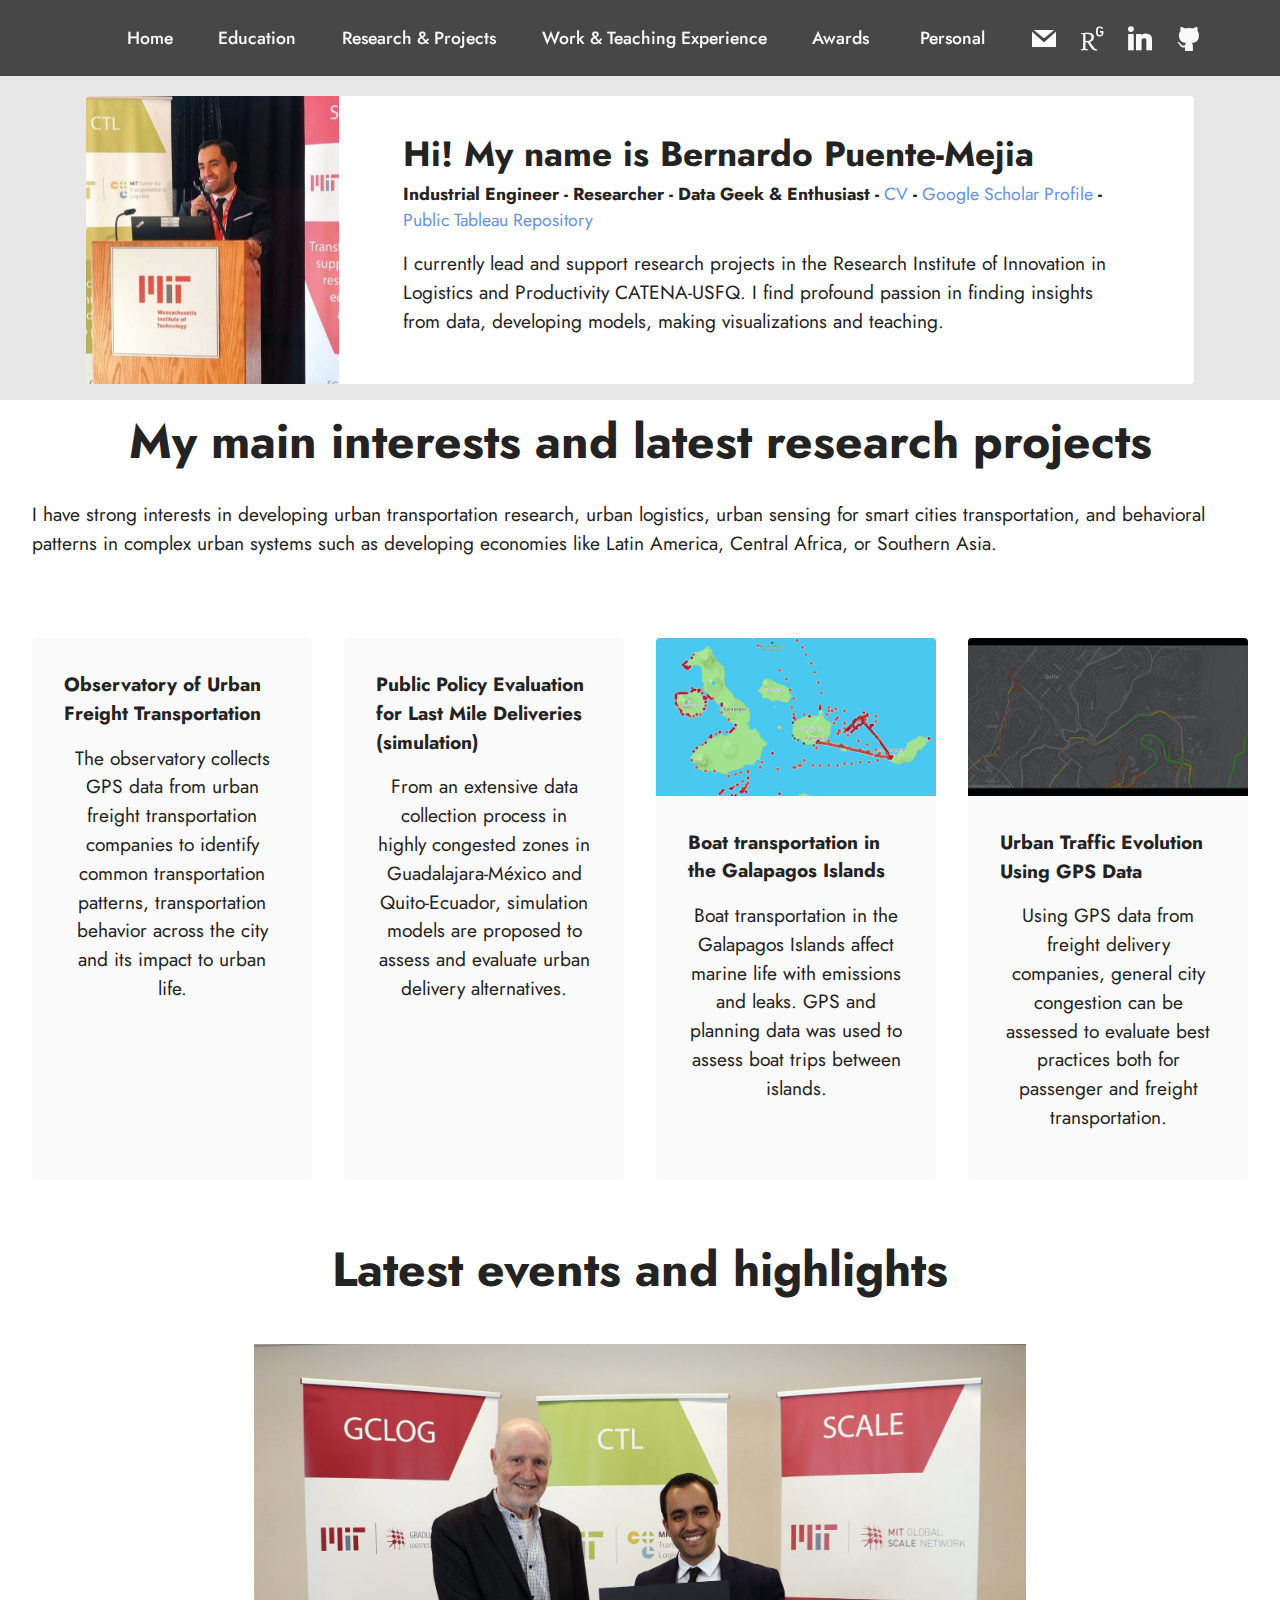
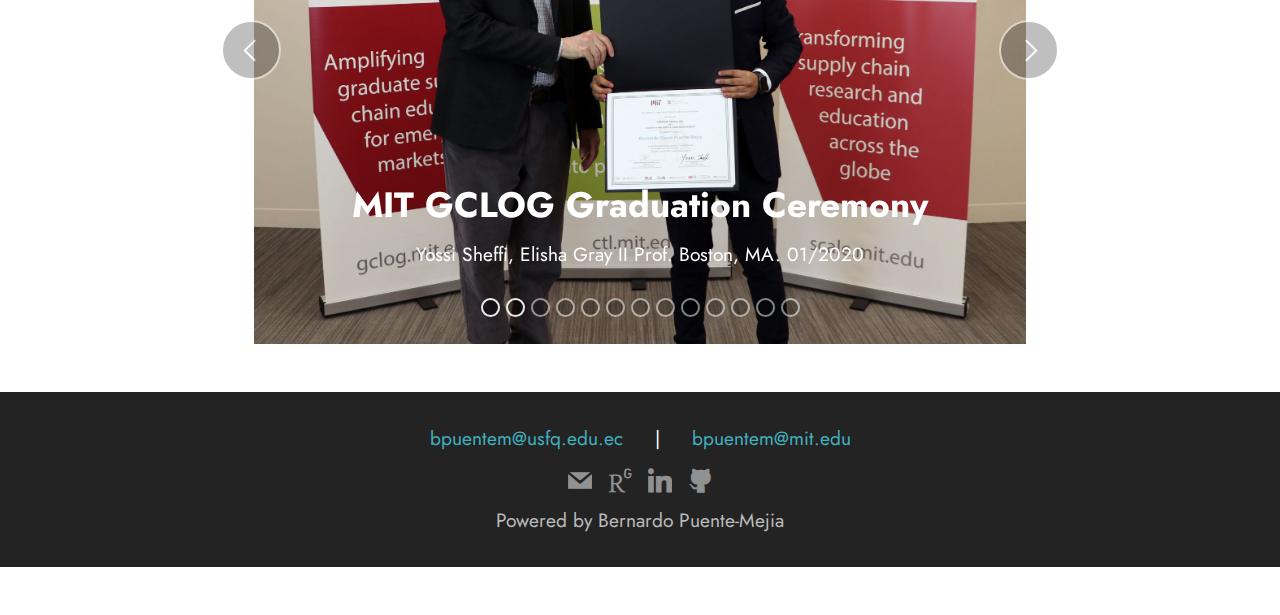
==== commit 82105f92: "U" ====
--- a/index.html
+++ b/index.html
@@ -380,7 +380,7 @@
             </div>
         </div>
     </div>
-</section><section style="background-color: #fff; font-family: -apple-system, BlinkMacSystemFont, 'Segoe UI', 'Roboto', 'Helvetica Neue', Arial, sans-serif; color:#aaa; font-size:12px; padding: 0; align-items: center; display: flex;"><a href="https://mobirise.site/b" style="flex: 1 1; height: 3rem; padding-left: 1rem;"></a><p style="flex: 0 0 auto; margin:0; padding-right:1rem;"><a href="https://mobirise.site/t" style="color:#aaa;">Made</a> with Mobirise web themes</p></section><script src="assets/web/assets/jquery/jquery.min.js"></script>  <script src="assets/popper/popper.min.js"></script>  <script src="assets/tether/tether.min.js"></script>  <script src="assets/bootstrap/js/bootstrap.min.js"></script>  <script src="assets/smoothscroll/smooth-scroll.js"></script>  <script src="assets/dropdown/js/nav-dropdown.js"></script>  <script src="assets/dropdown/js/navbar-dropdown.js"></script>  <script src="assets/touchswipe/jquery.touch-swipe.min.js"></script>  <script src="assets/theme/js/script.js"></script>
+</section><section style="background-color: #fff; font-family: -apple-system, BlinkMacSystemFont, 'Segoe UI', 'Roboto', 'Helvetica Neue', Arial, sans-serif; color:#aaa; font-size:12px; padding: 0; align-items: center; display: flex;"><a href="https://mobirise.site/b" style="flex: 1 1; height: 3rem; padding-left: 1rem;"></a><p style="flex: 0 0 auto; margin:0; padding-right:1rem;"><a href="https://mobirise.site/t" style="color:#aaa;"> </p></section><script src="assets/web/assets/jquery/jquery.min.js"></script>  <script src="assets/popper/popper.min.js"></script>  <script src="assets/tether/tether.min.js"></script>  <script src="assets/bootstrap/js/bootstrap.min.js"></script>  <script src="assets/smoothscroll/smooth-scroll.js"></script>  <script src="assets/dropdown/js/nav-dropdown.js"></script>  <script src="assets/dropdown/js/navbar-dropdown.js"></script>  <script src="assets/touchswipe/jquery.touch-swipe.min.js"></script>  <script src="assets/theme/js/script.js"></script>
 
 
 </body>
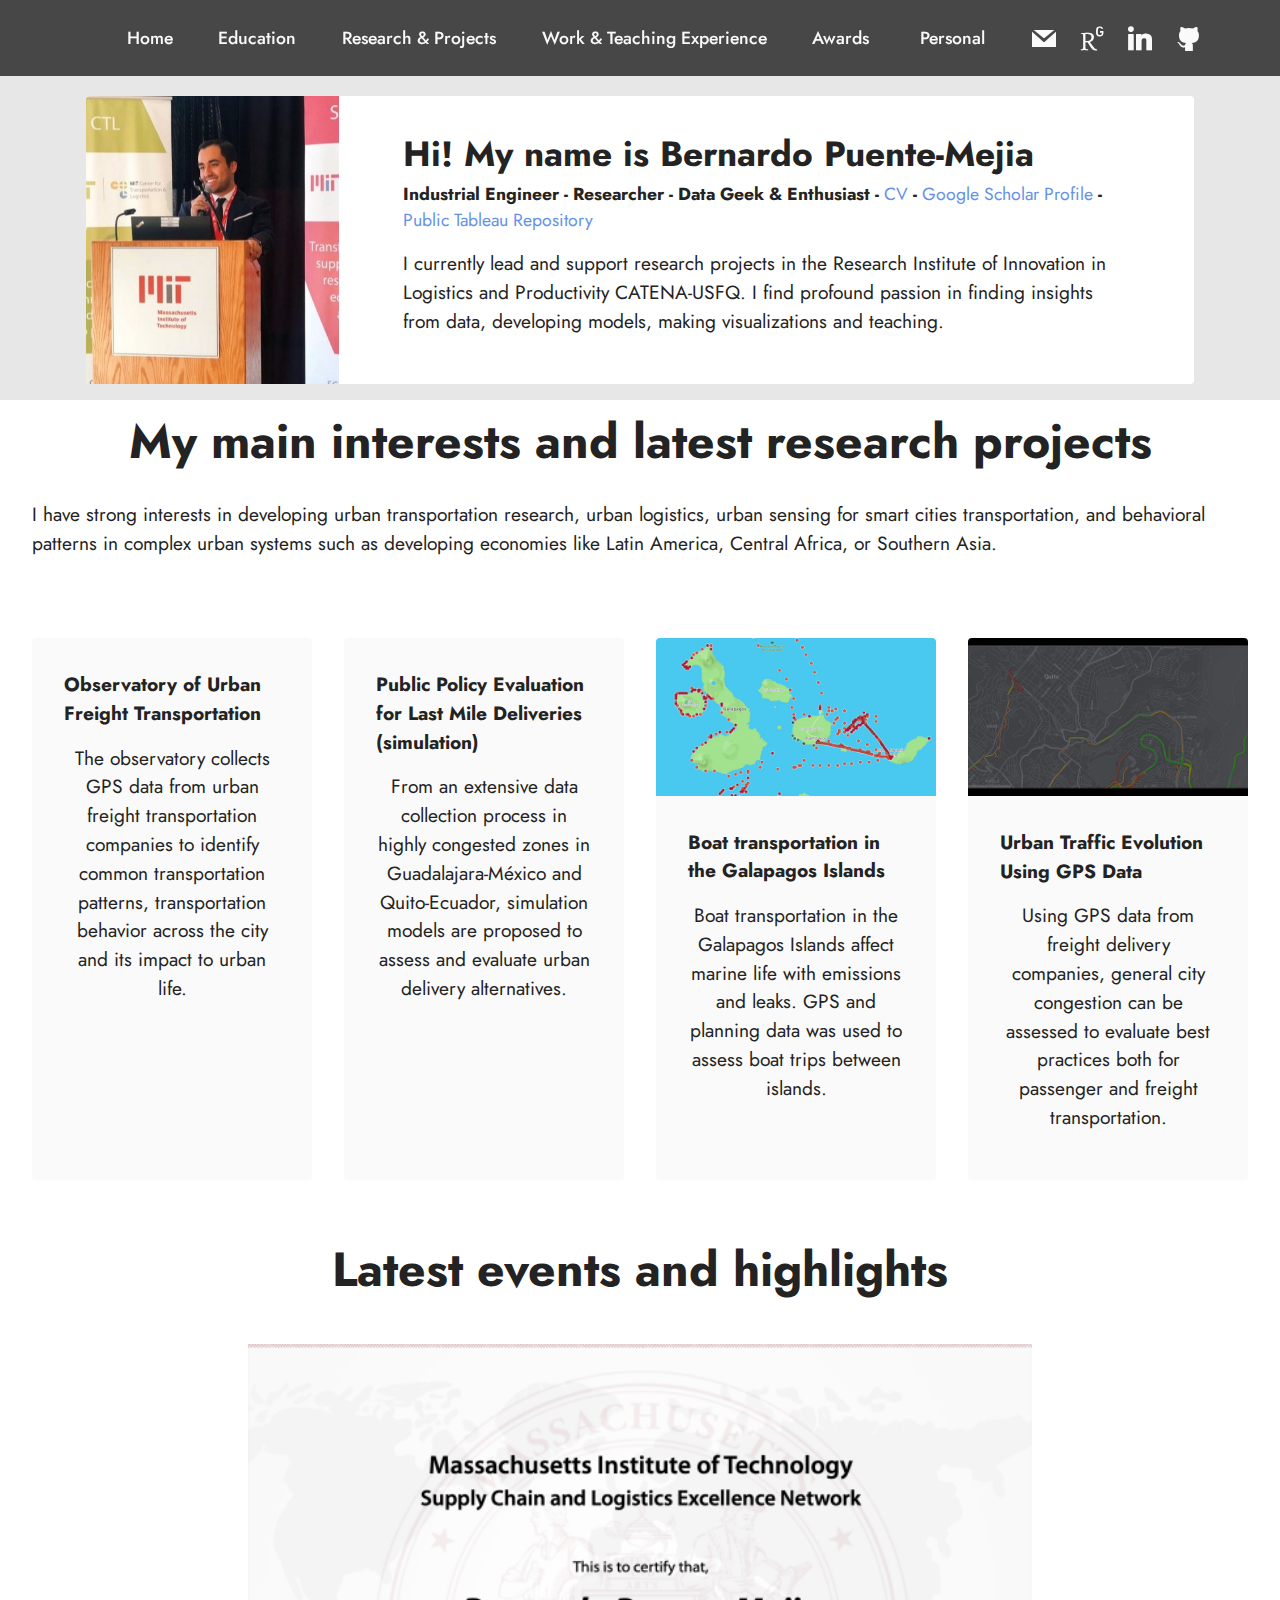
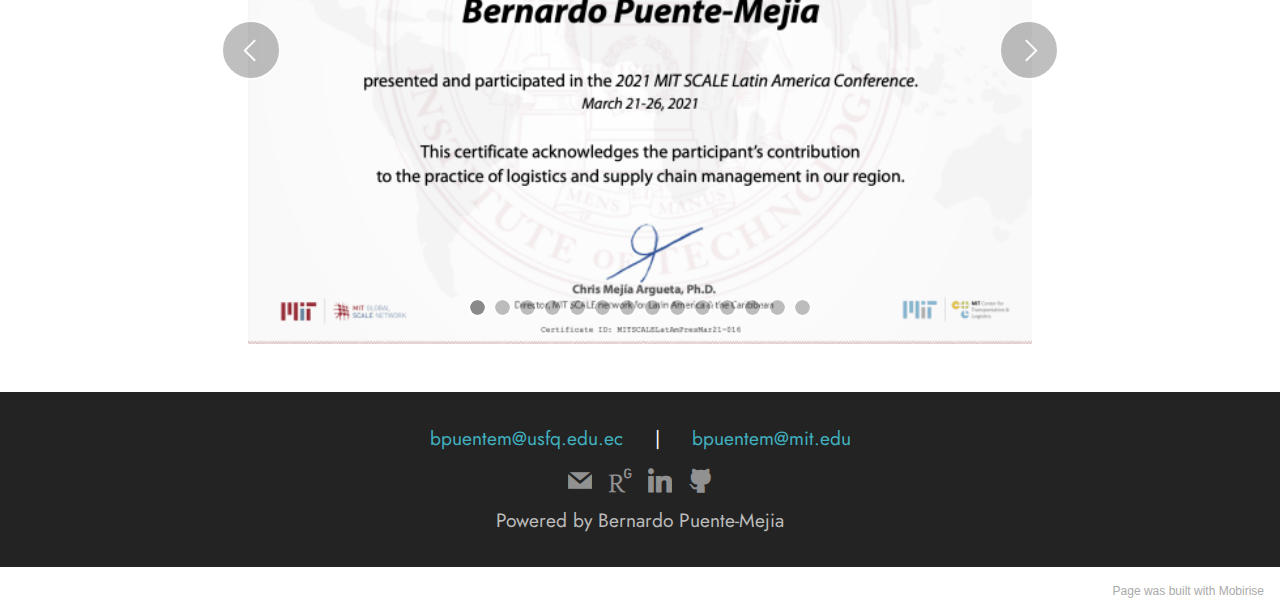
==== commit 60ce909b: "update" ====
--- a/index.html
+++ b/index.html
@@ -1,15 +1,15 @@
 <!DOCTYPE html>
 <html  >
 <head>
-  <!--  v10 -->
+  <!-- Site made with Mobirise Website Builder v5.3.5, https://mobirise.com -->
   <meta charset="UTF-8">
   <meta http-equiv="X-UA-Compatible" content="IE=edge">
-  <meta name="generator" content="Mobirise v5.2.0, mobirise.com">
+  <meta name="generator" content="Mobirise v5.3.5, mobirise.com">
   <meta name="viewport" content="width=device-width, initial-scale=1, minimum-scale=1">
   <link rel="shortcut icon" href="assets/images/foto-bernardo-puente-121x96.png" type="image/x-icon">
   <meta name="description" content="">
-
-
+  
+  
   <title>Home</title>
   <link rel="stylesheet" href="assets/web/assets/mobirise-icons2/mobirise2.css">
   <link rel="stylesheet" href="assets/tether/tether.min.css">
@@ -19,21 +19,23 @@
   <link rel="stylesheet" href="assets/dropdown/css/style.css">
   <link rel="stylesheet" href="assets/socicon/css/styles.css">
   <link rel="stylesheet" href="assets/theme/css/style.css">
+  <link rel="preload" href="https://fonts.googleapis.com/css?family=Jost:100,200,300,400,500,600,700,800,900,100i,200i,300i,400i,500i,600i,700i,800i,900i&display=swap" as="style" onload="this.onload=null;this.rel='stylesheet'">
+  <noscript><link rel="stylesheet" href="https://fonts.googleapis.com/css?family=Jost:100,200,300,400,500,600,700,800,900,100i,200i,300i,400i,500i,600i,700i,800i,900i&display=swap"></noscript>
   <link rel="preload" as="style" href="assets/mobirise/css/mbr-additional.css"><link rel="stylesheet" href="assets/mobirise/css/mbr-additional.css" type="text/css">
-
-
-
-
+  
+  
+  
+  
 </head>
 <body>
-
+  
   <section class="menu cid-s48OLK6784" once="menu" id="menu1-h">
-
+    
     <nav class="navbar navbar-dropdown navbar-fixed-top navbar-expand-lg">
         <div class="container-fluid">
             <div class="navbar-brand">
-
-
+                
+                
             </div>
             <button class="navbar-toggler" type="button" data-toggle="collapse" data-target="#navbarSupportedContent" aria-controls="navbarNavAltMarkup" aria-expanded="false" aria-label="Toggle navigation">
                 <div class="hamburger">
@@ -60,7 +62,7 @@
                         <span class="p-2 mbr-iconfont socicon-github socicon"></span>
                     </a>
                 </div>
-
+                
             </div>
         </div>
     </nav>
@@ -68,8 +70,8 @@
 </section>
 
 <section class="team2 cid-sfpUf0OUI1" xmlns="http://www.w3.org/1999/html" id="team2-r">
-
-
+    
+    
     <div class="container">
         <div class="card">
             <div class="card-wrapper">
@@ -83,38 +85,38 @@
                         <div class="card-box">
                             <h5 class="card-title mbr-fonts-style m-0 display-5"><strong>Hi! My name is Bernardo Puente-Mejia</strong></h5>
                             <h6 class="mbr-fonts-style mb-3 display-4">
-                                <strong>Industrial Engineer - Researcher - Data Geek &amp; Enthusiast - <a href="assets/files/Bernardo_Puente_Resume_2020.pdf" class="text-primary" target="_blank">CV</a>&nbsp;- <a href="https://scholar.google.com/citations?user=nAaNeSIAAAAJ&hl=es" class="text-primary" target="_blank">Google Scholar Profile</a> - <a href="https://public.tableau.com/profile/bernardo.puente#!/" class="text-primary" target="_blank">Public Tableau Repository</a></strong></h6>
+                                <strong>Industrial Engineer - Researcher - Data Geek &amp; Enthusiast - <a href="assets/files/Bernardo_Puente_Resume_2021_Professional_version.pdf" class="text-primary" target="_blank">CV</a>&nbsp;- <a href="https://scholar.google.com/citations?user=nAaNeSIAAAAJ&hl=es" class="text-primary" target="_blank">Google Scholar Profile</a> - <a href="https://public.tableau.com/profile/bernardo.puente#!/" class="text-primary" target="_blank">Public Tableau Repository</a></strong></h6>
                             <p class="mbr-text mbr-fonts-style display-7">
                                 I currently lead and support research projects in the Research Institute of Innovation in Logistics and Productivity CATENA-USFQ. I find profound passion in finding insights from data, developing models, making visualizations and teaching.</p>
-
-                        </div>
-                    </div>
-                </div>
-            </div>
-        </div>
-
-
+                            
+                        </div>
+                    </div>
+                </div>
+            </div>
+        </div>
+        
+        
     </div>
 </section>
 
 <section class="content1 cid-s48udlf8KU" id="content1-8">
-
+    
     <div class="container-fluid">
         <div class="row justify-content-center">
             <div class="title col-12 col-md-12">
                 <h3 class="mbr-section-title mbr-fonts-style align-center mb-4 display-2"><strong>My main interests and latest research projects</strong></h3>
                 <h4 class="mbr-section-subtitle align-center mbr-fonts-style mb-4 display-7">I have strong interests in developing urban transportation research, urban logistics, urban sensing for smart cities transportation, and behavioral patterns in complex urban systems such as developing economies like Latin America, Central Africa, or Southern Asia.</h4>
-
+                
             </div>
         </div>
     </div>
 </section>
 
 <section class="gallery3 cid-sfqowNqweM" id="gallery3-s">
-
-
+    
+    
     <div class="container-fluid">
-
+        
         <div class="row mt-4">
             <div class="item features-image сol-12 col-md-6 col-lg-3">
                 <div class="item-wrapper">
@@ -123,10 +125,10 @@
                     </div>
                     <div class="item-content">
                         <h5 class="item-title mbr-fonts-style display-7"><strong>Observatory of Urban Freight Transportation</strong></h5>
-
+                        
                         <p class="mbr-text mbr-fonts-style mt-3 display-7">The observatory collects GPS data from urban freight transportation companies to identify common transportation patterns, transportation behavior across the city and its impact to urban life.</p>
                     </div>
-
+                    
                 </div>
             </div><div class="item features-image сol-12 col-md-6 col-lg-3">
                 <div class="item-wrapper">
@@ -135,10 +137,10 @@
                     </div>
                     <div class="item-content">
                         <h5 class="item-title mbr-fonts-style display-7"><strong>Public Policy Evaluation for Last Mile Deliveries (simulation)</strong></h5>
-
+                        
                         <p class="mbr-text mbr-fonts-style mt-3 display-7">From an extensive data collection process in highly congested zones in Guadalajara-México and Quito-Ecuador, simulation models are proposed to assess and evaluate urban delivery alternatives.</p>
                     </div>
-
+                    
                 </div>
             </div><div class="item features-image сol-12 col-md-6 col-lg-3">
                 <div class="item-wrapper">
@@ -147,10 +149,10 @@
                     </div>
                     <div class="item-content">
                         <h5 class="item-title mbr-fonts-style display-7"><strong>Boat transportation in the Galapagos Islands</strong></h5>
-
+                        
                         <p class="mbr-text mbr-fonts-style mt-3 display-7">Boat transportation in the Galapagos Islands affect marine life with emissions and leaks. GPS and planning data was used to assess boat trips between islands.</p>
                     </div>
-
+                    
                 </div>
             </div><div class="item features-image сol-12 col-md-6 col-lg-3">
                 <div class="item-wrapper">
@@ -159,68 +161,76 @@
                     </div>
                     <div class="item-content">
                         <h5 class="item-title mbr-fonts-style display-7"><strong>Urban Traffic Evolution Using GPS Data</strong></h5>
-
+                        
                         <p class="mbr-text mbr-fonts-style mt-3 display-7">Using GPS data from freight delivery companies, general city congestion can be assessed to evaluate best practices both for passenger and freight transportation.</p>
                     </div>
-
-                </div>
-            </div>
-
-
-
+                    
+                </div>
+            </div>
+            
+            
+            
         </div>
     </div>
 </section>
 
 <section class="content1 cid-sh6YgBC9ZU" id="content1-14">
-
+    
     <div class="container-fluid">
         <div class="row justify-content-center">
             <div class="title col-12 col-md-12">
                 <h3 class="mbr-section-title mbr-fonts-style align-center mb-4 display-2"><strong>Latest events and highlights</strong></h3>
-
-
+                
+                
             </div>
         </div>
     </div>
 </section>
 
 <section class="slider2 cid-sfpTp4nxuT" id="slider2-p">
-
-
-
+    
+
+    
     <div class="container">
         <div class="row justify-content-center">
             <div class="col-12 col-md-10">
-                <div class="carousel slide" id="spMvtkaC84" data-ride="carousel" data-interval="5000">
-
+                <div class="carousel slide" id="swyPBZRKv2" data-ride="carousel" data-interval="5000">
+                    
                     <ol class="carousel-indicators">
-                        <li data-slide-to="0" class="active" data-target="#spMvtkaC84"></li><li data-slide-to="1" class="active" data-target="#spMvtkaC84"></li>
-                        <li data-slide-to="2" data-target="#spMvtkaC84"></li>
-                        <li data-slide-to="3" data-target="#spMvtkaC84"></li><li data-slide-to="4" data-target="#spMvtkaC84"></li><li data-slide-to="5" data-target="#spMvtkaC84"></li><li data-slide-to="6" data-target="#spMvtkaC84"></li><li data-slide-to="7" data-target="#spMvtkaC84"></li><li data-slide-to="8" data-target="#spMvtkaC84"></li><li data-slide-to="9" data-target="#spMvtkaC84"></li><li data-slide-to="10" data-target="#spMvtkaC84"></li><li data-slide-to="11" data-target="#spMvtkaC84"></li><li data-slide-to="12" data-target="#spMvtkaC84"></li>
+                        <li data-slide-to="0" class="active" data-target="#swyPBZRKv2"></li><li data-slide-to="1" class="" data-target="#swyPBZRKv2"></li><li data-slide-to="2" class="" data-target="#swyPBZRKv2"></li>
+                        <li data-slide-to="3" data-target="#swyPBZRKv2"></li>
+                        <li data-slide-to="4" data-target="#swyPBZRKv2"></li><li data-slide-to="5" data-target="#swyPBZRKv2"></li><li data-slide-to="6" data-target="#swyPBZRKv2"></li><li data-slide-to="7" data-target="#swyPBZRKv2"></li><li data-slide-to="8" data-target="#swyPBZRKv2"></li><li data-slide-to="9" data-target="#swyPBZRKv2"></li><li data-slide-to="10" data-target="#swyPBZRKv2"></li><li data-slide-to="11" data-target="#swyPBZRKv2"></li><li data-slide-to="12" data-target="#swyPBZRKv2"></li><li data-slide-to="13" data-target="#swyPBZRKv2"></li>
                     </ol>
                     <div class="carousel-inner">
                         <div class="carousel-item slider-image item active">
                             <div class="item-wrapper">
-                                <img class="d-block w-100" src="assets/images/gclog-graduation-yossi-bernardo-1900x1477.jpg">
+                                <img class="d-block w-100" src="assets/images/mit-scale-conference-certificate-bernardo-puente-600x459.png" alt="" data-slide-to="0">
+                                <div class="carousel-caption d-none d-md-block">
+                                    <h5 class="mbr-section-subtitle mbr-fonts-style display-5"><strong>&nbsp;</strong></h5>
+                                    <p class="mbr-section-text mbr-fonts-style display-7">&nbsp;</p>
+                                </div>
+                            </div>
+                        </div><div class="carousel-item slider-image item">
+                            <div class="item-wrapper">
+                                <img class="d-block w-100" src="assets/images/gclog-graduation-yossi-bernardo-1900x1477.jpg" data-slide-to="1">
                                 <div class="carousel-caption d-none d-md-block">
                                     <h5 class="mbr-section-subtitle mbr-fonts-style display-5">
                                         <strong>MIT GCLOG Graduation Ceremony</strong></h5>
                                     <p class="mbr-section-text mbr-fonts-style display-7">Yossi Sheffi, Elisha Gray II Prof.&nbsp;Boston, MA. 01/2020</p>
                                 </div>
                             </div>
-                        </div>
-                        <div class="carousel-item slider-image item">
-                            <div class="item-wrapper">
-                                <img class="d-block w-100" src="assets/images/mit-scale-testimonial-600x338.jpg" alt="" data-slide-to="1">
+                        </div><div class="carousel-item slider-image item">
+                            <div class="item-wrapper">
+                                <img class="d-block w-100" src="assets/images/mit-scale-testimonial-600x338.jpg" alt="" data-slide-to="2">
                                 <div class="carousel-caption d-none d-md-block">
                                     <h5 class="mbr-section-subtitle mbr-fonts-style display-5">&nbsp;</h5>
                                     <p class="mbr-section-text mbr-fonts-style display-7">&nbsp;</p>
                                 </div>
                             </div>
-                        </div><div class="carousel-item slider-image item">
-                            <div class="item-wrapper">
-                                <img class="d-block w-100" src="assets/images/iise-portrait-1871x1248.jpg" data-slide-to="2">
+                        </div>
+                        <div class="carousel-item slider-image item">
+                            <div class="item-wrapper">
+                                <img class="d-block w-100" src="assets/images/iise-portrait-1871x1248.jpg" data-slide-to="3">
                                 <div class="carousel-caption d-none d-md-block">
                                     <h5 class="mbr-section-subtitle mbr-fonts-style display-5">
                                         <strong>2020 IISE Conference Invited Speaker</strong></h5>
@@ -231,7 +241,7 @@
                         </div>
                         <div class="carousel-item slider-image item">
                             <div class="item-wrapper">
-                                <img class="d-block w-100" src="assets/images/mit-cta-bernardo-puente-587x453.png" alt="" data-slide-to="3">
+                                <img class="d-block w-100" src="assets/images/mit-cta-bernardo-puente-587x453.png" alt="" data-slide-to="4">
                                 <div class="carousel-caption d-none d-md-block">
                                     <h5 class="mbr-section-subtitle mbr-fonts-style display-5"><strong>&nbsp;</strong></h5>
                                     <p class="mbr-section-text mbr-fonts-style display-7">&nbsp;</p>
@@ -239,7 +249,7 @@
                             </div>
                         </div><div class="carousel-item slider-image item">
                             <div class="item-wrapper">
-                                <img class="d-block w-100" src="assets/images/image6-600x450.jpg" alt="" data-slide-to="4">
+                                <img class="d-block w-100" src="assets/images/image6-600x450.jpg" alt="" data-slide-to="5">
                                 <div class="carousel-caption d-none d-md-block">
                                     <h5 class="mbr-section-subtitle mbr-fonts-style display-5">
                                         <strong>MIT SCALE Research Expo</strong></h5>
@@ -248,7 +258,7 @@
                             </div>
                         </div><div class="carousel-item slider-image item">
                             <div class="item-wrapper">
-                                <img class="d-block w-100" src="assets/images/iise-presenting-600x312.jpg" alt="" data-slide-to="5">
+                                <img class="d-block w-100" src="assets/images/iise-presenting-600x312.jpg" alt="" data-slide-to="6">
                                 <div class="carousel-caption d-none d-md-block">
                                     <h5 class="mbr-section-subtitle mbr-fonts-style display-5">
                                         <strong>Invited Speaker. IISE Conference</strong></h5>
@@ -257,7 +267,7 @@
                             </div>
                         </div><div class="carousel-item slider-image item">
                             <div class="item-wrapper">
-                                <img class="d-block w-100" src="assets/images/mit-best-paper-award-bernardo-puente-600x458.png" alt="" data-slide-to="6">
+                                <img class="d-block w-100" src="assets/images/mit-best-paper-award-bernardo-puente-600x458.png" alt="" data-slide-to="7">
                                 <div class="carousel-caption d-none d-md-block">
                                     <h5 class="mbr-section-subtitle mbr-fonts-style display-5"><strong>&nbsp;</strong></h5>
                                     <p class="mbr-section-text mbr-fonts-style display-7">&nbsp;</p>
@@ -265,7 +275,7 @@
                             </div>
                         </div><div class="carousel-item slider-image item">
                             <div class="item-wrapper">
-                                <img class="d-block w-100" src="assets/images/la-fav-presenting-1-600x450.jpg" alt="" data-slide-to="7">
+                                <img class="d-block w-100" src="assets/images/la-fav-presenting-1-600x450.jpg" alt="" data-slide-to="8">
                                 <div class="carousel-caption d-none d-md-block">
                                     <h5 class="mbr-section-subtitle mbr-fonts-style display-5"><strong>Environmental Impact Analysis Project</strong></h5>
                                     <p class="mbr-section-text mbr-fonts-style display-7">Environmental impact due to transportation activities.</p>
@@ -273,7 +283,7 @@
                             </div>
                         </div><div class="carousel-item slider-image item">
                             <div class="item-wrapper">
-                                <img class="d-block w-100" src="assets/images/scale-connect-presenting-600x450.jpg" alt="" data-slide-to="8">
+                                <img class="d-block w-100" src="assets/images/scale-connect-presenting-600x450.jpg" alt="" data-slide-to="9">
                                 <div class="carousel-caption d-none d-md-block">
                                     <h5 class="mbr-section-subtitle mbr-fonts-style display-5">
                                         <strong>MIT SCALE Research Expo</strong></h5>
@@ -282,7 +292,7 @@
                             </div>
                         </div><div class="carousel-item slider-image item">
                             <div class="item-wrapper">
-                                <img class="d-block w-100" src="assets/images/iap-portrait-2-600x338.jpeg" alt="" data-slide-to="9">
+                                <img class="d-block w-100" src="assets/images/iap-portrait-2-600x338.jpeg" alt="" data-slide-to="10">
                                 <div class="carousel-caption d-none d-md-block">
                                     <h5 class="mbr-section-subtitle mbr-fonts-style display-5">
                                         <strong>MIT IAP 2020 PERIOD</strong></h5>
@@ -291,7 +301,7 @@
                             </div>
                         </div><div class="carousel-item slider-image item">
                             <div class="item-wrapper">
-                                <img class="d-block w-100" src="assets/images/yossi-sheffi-book-600x481.jpg" alt="" data-slide-to="10">
+                                <img class="d-block w-100" src="assets/images/yossi-sheffi-book-600x481.jpg" alt="" data-slide-to="11">
                                 <div class="carousel-caption d-none d-md-block">
                                     <h5 class="mbr-section-subtitle mbr-fonts-style display-5">
                                         <strong>Professor Yossi Sheffi Book Presentation</strong></h5>
@@ -300,7 +310,7 @@
                             </div>
                         </div><div class="carousel-item slider-image item">
                             <div class="item-wrapper">
-                                <img class="d-block w-100" src="assets/images/gclog-class-2020-600x400.jpg" alt="" data-slide-to="11">
+                                <img class="d-block w-100" src="assets/images/gclog-class-2020-600x400.jpg" alt="" data-slide-to="12">
                                 <div class="carousel-caption d-none d-md-block">
                                     <h5 class="mbr-section-subtitle mbr-fonts-style display-5">
                                         <strong>MIT GCLOG 2020 CLASS</strong></h5>
@@ -309,7 +319,7 @@
                             </div>
                         </div><div class="carousel-item slider-image item">
                             <div class="item-wrapper">
-                                <img class="d-block w-100" src="assets/images/iap-welcome-600x450.jpg" alt="" data-slide-to="12">
+                                <img class="d-block w-100" src="assets/images/iap-welcome-600x450.jpg" alt="" data-slide-to="13">
                                 <div class="carousel-caption d-none d-md-block">
                                     <h5 class="mbr-section-subtitle mbr-fonts-style display-5">
                                         <strong>MIT IAP 2020 Welcome Session</strong></h5>
@@ -318,11 +328,11 @@
                             </div>
                         </div>
                     </div>
-                    <a class="carousel-control carousel-control-prev" role="button" data-slide="prev" href="#spMvtkaC84">
+                    <a class="carousel-control carousel-control-prev" role="button" data-slide="prev" href="#swyPBZRKv2">
                         <span class="mobi-mbri mobi-mbri-arrow-prev" aria-hidden="true"></span>
                         <span class="sr-only">Previous</span>
                     </a>
-                    <a class="carousel-control carousel-control-next" role="button" data-slide="next" href="#spMvtkaC84">
+                    <a class="carousel-control carousel-control-next" role="button" data-slide="next" href="#swyPBZRKv2">
                         <span class="mobi-mbri mobi-mbri-arrow-next" aria-hidden="true"></span>
                         <span class="sr-only">Next</span>
                     </a>
@@ -334,29 +344,29 @@
 
 <section class="footer3 cid-s48P1Icc8J" once="footers" id="footer3-i">
 
-
-
-
+    
+
+    
 
     <div class="container">
         <div class="media-container-row align-center mbr-white">
             <div class="row row-links">
                 <ul class="foot-menu">
-
-
-
-
-
+                    
+                    
+                    
+                    
+                    
                 <li class="foot-menu-item mbr-fonts-style display-7"><a href="mailto:bpuentem@usfq.edu.ec" class="text-success">bpuentem@usfq.edu.ec</a></li><li class="foot-menu-item mbr-fonts-style display-7">|</li><li class="foot-menu-item mbr-fonts-style display-7"><a href="mailto:bpuentem@mit.edu" class="text-success">bpuentem@mit.edu</a></li></ul>
             </div>
             <div class="row social-row">
                 <div class="social-list align-right pb-2">
-
-
-
-
-
-
+                    
+                    
+                    
+                    
+                    
+                    
                 <div class="soc-item">
                         <a href="mailto:bpuentem@usfq.edu.ec">
                             <span class="mbr-iconfont mbr-iconfont-social socicon-mail socicon"></span>
@@ -380,8 +390,8 @@
             </div>
         </div>
     </div>
-</section><section style="background-color: #fff; font-family: -apple-system, BlinkMacSystemFont, 'Segoe UI', 'Roboto', 'Helvetica Neue', Arial, sans-serif; color:#aaa; font-size:12px; padding: 0; align-items: center; display: flex;"><a href="https://mobirise.site/b" style="flex: 1 1; height: 3rem; padding-left: 1rem;"></a><p style="flex: 0 0 auto; margin:0; padding-right:1rem;"><a href="https://mobirise.site/t" style="color:#aaa;"> </p></section><script src="assets/web/assets/jquery/jquery.min.js"></script>  <script src="assets/popper/popper.min.js"></script>  <script src="assets/tether/tether.min.js"></script>  <script src="assets/bootstrap/js/bootstrap.min.js"></script>  <script src="assets/smoothscroll/smooth-scroll.js"></script>  <script src="assets/dropdown/js/nav-dropdown.js"></script>  <script src="assets/dropdown/js/navbar-dropdown.js"></script>  <script src="assets/touchswipe/jquery.touch-swipe.min.js"></script>  <script src="assets/theme/js/script.js"></script>
-
-
+</section><section style="background-color: #fff; font-family: -apple-system, BlinkMacSystemFont, 'Segoe UI', 'Roboto', 'Helvetica Neue', Arial, sans-serif; color:#aaa; font-size:12px; padding: 0; align-items: center; display: flex;"><a href="https://mobirise.site/d" style="flex: 1 1; height: 3rem; padding-left: 1rem;"></a><p style="flex: 0 0 auto; margin:0; padding-right:1rem;">Page was <a href="https://mobirise.site/g" style="color:#aaa;">built</a> with Mobirise</p></section><script src="assets/web/assets/jquery/jquery.min.js"></script>  <script src="assets/popper/popper.min.js"></script>  <script src="assets/tether/tether.min.js"></script>  <script src="assets/bootstrap/js/bootstrap.min.js"></script>  <script src="assets/smoothscroll/smooth-scroll.js"></script>  <script src="assets/dropdown/js/nav-dropdown.js"></script>  <script src="assets/dropdown/js/navbar-dropdown.js"></script>  <script src="assets/touchswipe/jquery.touch-swipe.min.js"></script>  <script src="assets/theme/js/script.js"></script>  
+  
+  
 </body>
-</html>
+</html>--- a/assets/socicon/css/styles.css
+++ b/assets/socicon/css/styles.css
@@ -10,6 +10,7 @@
     url('../fonts/socicon.svg#socicon') format('svg');
   font-weight: normal;
   font-style: normal;
+  font-display: swap;
 }
 
 [data-icon]:before {
--- a/assets/theme/css/style.css
+++ b/assets/theme/css/style.css
@@ -1,3 +1,4 @@
+@charset "UTF-8";
 section {
   background-color: #ffffff;
 }
@@ -34,7 +35,6 @@
   font-weight: 400;
   cursor: pointer;
 }
-
 a, a:hover {
   text-decoration: none;
 }
@@ -79,13 +79,12 @@
 }
 
 input:-webkit-autofill, input:-webkit-autofill:hover, input:-webkit-autofill:focus, input:-webkit-autofill:active {
-  -webkit-transition-delay: 9999s;
-          transition-delay: 9999s;
+  transition-delay: 9999s;
   -webkit-transition-property: background-color, color;
   transition-property: background-color, color;
 }
 
-textarea[type="hidden"] {
+textarea[type=hidden] {
   display: none;
 }
 
@@ -94,7 +93,6 @@
   background-repeat: no-repeat;
   background-size: cover;
 }
-
 section .mbr-background-video,
 section .mbr-background-video-preview {
   position: absolute;
@@ -161,72 +159,44 @@
 
 /*! Media  */
 .media-content {
-  -ms-flex-preferred-size: 100%;
-      flex-basis: 100%;
+  flex-basis: 100%;
 }
 
 .media-container-row {
-  display: -webkit-box;
-  display: -ms-flexbox;
   display: flex;
-  -webkit-box-orient: horizontal;
-  -webkit-box-direction: normal;
-      -ms-flex-direction: row;
-          flex-direction: row;
-  -ms-flex-wrap: wrap;
-      flex-wrap: wrap;
-  -webkit-box-pack: center;
-      -ms-flex-pack: center;
-          justify-content: center;
-  -ms-flex-line-pack: center;
-      align-content: center;
-  -webkit-box-align: start;
-      -ms-flex-align: start;
-          align-items: start;
-}
-
+  flex-direction: row;
+  flex-wrap: wrap;
+  justify-content: center;
+  align-content: center;
+  align-items: start;
+}
 .media-container-row .media-size-item {
   width: 400px;
 }
 
 .media-container-column {
-  display: -webkit-box;
-  display: -ms-flexbox;
   display: flex;
-  -webkit-box-orient: vertical;
-  -webkit-box-direction: normal;
-      -ms-flex-direction: column;
-          flex-direction: column;
-  -ms-flex-wrap: wrap;
-      flex-wrap: wrap;
-  -webkit-box-pack: center;
-      -ms-flex-pack: center;
-          justify-content: center;
-  -ms-flex-line-pack: center;
-      align-content: center;
-  -webkit-box-align: stretch;
-      -ms-flex-align: stretch;
-          align-items: stretch;
-}
-
+  flex-direction: column;
+  flex-wrap: wrap;
+  justify-content: center;
+  align-content: center;
+  align-items: stretch;
+}
 .media-container-column > * {
   width: 100%;
 }
 
 @media (min-width: 992px) {
   .media-container-row {
-    -ms-flex-wrap: nowrap;
-        flex-wrap: nowrap;
-  }
-}
-
+    flex-wrap: nowrap;
+  }
+}
 figure {
   margin-bottom: 0;
   overflow: hidden;
 }
 
 figure[mbr-media-size] {
-  -webkit-transition: width 0.1s;
   transition: width 0.1s;
 }
 
@@ -247,8 +217,7 @@
 
 .card-img {
   text-align: center;
-  -ms-flex-negative: 0;
-      flex-shrink: 0;
+  flex-shrink: 0;
   -webkit-flex-shrink: 0;
 }
 
@@ -258,9 +227,7 @@
 }
 
 .mbr-figure {
-  -ms-flex-item-align: center;
-      -ms-grid-row-align: center;
-      align-self: center;
+  align-self: center;
 }
 
 .media-container > div {
@@ -276,14 +243,15 @@
   .media-size-item {
     width: auto !important;
   }
+
   .media {
     width: auto;
   }
+
   .mbr-figure {
     width: 100% !important;
   }
 }
-
 /*! Buttons */
 .mbr-section-btn {
   margin-left: -0.6rem;
@@ -297,45 +265,34 @@
   font-style: normal;
   margin: 0.6rem 0.6rem;
   white-space: normal;
-  -webkit-transition: all 0.2s ease-in-out;
   transition: all 0.2s ease-in-out;
-  display: -webkit-inline-box;
-  display: -ms-inline-flexbox;
   display: inline-flex;
-  -webkit-box-align: center;
-      -ms-flex-align: center;
-          align-items: center;
-  -webkit-box-pack: center;
-      -ms-flex-pack: center;
-          justify-content: center;
+  align-items: center;
+  justify-content: center;
   word-break: break-word;
 }
 
 .btn-sm {
   font-weight: 600;
   letter-spacing: 0px;
-  -webkit-transition: all 0.3s ease-in-out;
   transition: all 0.3s ease-in-out;
 }
 
 .btn-md {
   font-weight: 600;
   letter-spacing: 0px;
-  -webkit-transition: all 0.3s ease-in-out;
   transition: all 0.3s ease-in-out;
 }
 
 .btn-lg {
   font-weight: 600;
   letter-spacing: 0px;
-  -webkit-transition: all 0.3s ease-in-out;
   transition: all 0.3s ease-in-out;
 }
 
 .btn-form {
   margin: 0;
 }
-
 .btn-form:hover {
   cursor: pointer;
 }
@@ -348,9 +305,7 @@
 /*! Btn icon margin */
 .btn .mbr-iconfont,
 .btn.btn-sm .mbr-iconfont {
-  -webkit-box-ordinal-group: 2;
-      -ms-flex-order: 1;
-          order: 1;
+  order: 1;
   cursor: pointer;
   margin-left: 0.5rem;
   vertical-align: sub;
@@ -373,7 +328,7 @@
   font-weight: 700;
 }
 
-[type="submit"] {
+[type=submit] {
   -webkit-appearance: none;
 }
 
@@ -383,15 +338,11 @@
 }
 
 .mbr-fullscreen {
-  display: -webkit-box;
-  display: -ms-flexbox;
   display: flex;
   display: -moz-flex;
   display: -ms-flex;
   display: -o-flex;
-  -webkit-box-align: center;
-      -ms-flex-align: center;
-          align-items: center;
+  align-items: center;
   min-height: 100vh;
   padding-top: 3rem;
   padding-bottom: 3rem;
@@ -402,7 +353,6 @@
   height: 25rem;
   position: relative;
 }
-
 .map iframe {
   width: 100%;
   height: 100%;
@@ -430,16 +380,13 @@
   outline-style: none !important;
   position: relative;
   text-decoration: none;
-  -webkit-transition: all 0.3s ease-in-out;
   transition: all 0.3s ease-in-out;
   cursor: pointer;
   text-align: center;
 }
-
 .mbr-arrow-up a:hover {
   background-color: rgba(0, 0, 0, 0.4);
 }
-
 .mbr-arrow-up a i {
   line-height: 60px;
 }
@@ -450,7 +397,7 @@
 }
 
 .mbr-arrow-up-icon::before {
-  content: "\203a";
+  content: "›";
   display: inline-block;
   font-family: serif;
   font-size: 22px;
@@ -459,8 +406,7 @@
   position: relative;
   top: 6px;
   left: -4px;
-  -webkit-transform: rotate(-90deg);
-          transform: rotate(-90deg);
+  transform: rotate(-90deg);
 }
 
 /*! Arrow Down */
@@ -473,16 +419,13 @@
   cursor: pointer;
   background-color: rgba(80, 80, 80, 0.5);
   border-radius: 50%;
-  -webkit-transform: translateX(-50%);
-          transform: translateX(-50%);
-}
-
+  transform: translateX(-50%);
+}
 @media (max-width: 767px) {
   .mbr-arrow {
     display: none;
   }
 }
-
 .mbr-arrow > a {
   display: inline-block;
   text-decoration: none;
@@ -491,7 +434,6 @@
           animation: arrowdown 1.7s ease-in-out infinite;
   color: #ffffff;
 }
-
 .mbr-arrow > a > i {
   position: absolute;
   top: -2px;
@@ -508,48 +450,39 @@
   width: 27.8%;
   height: 27.8%;
   left: 50%;
-  top: 50%;
-  -webkit-transform: rotate(135deg);
+  top: 51%;
   transform: translateY(-30%) translateX(-50%) rotate(135deg);
 }
 
 @keyframes arrowdown {
   0% {
-    -webkit-transform: translateY(0px);
-            transform: translateY(0px);
+    transform: translateY(0px);
   }
   50% {
-    -webkit-transform: translateY(-5px);
-            transform: translateY(-5px);
+    transform: translateY(-5px);
   }
   100% {
-    -webkit-transform: translateY(0px);
-            transform: translateY(0px);
-  }
-}
-
+    transform: translateY(0px);
+  }
+}
 @-webkit-keyframes arrowdown {
   0% {
-    -webkit-transform: translateY(0px);
-            transform: translateY(0px);
+    transform: translateY(0px);
   }
   50% {
-    -webkit-transform: translateY(-5px);
-            transform: translateY(-5px);
+    transform: translateY(-5px);
   }
   100% {
-    -webkit-transform: translateY(0px);
-            transform: translateY(0px);
-  }
-}
-
+    transform: translateY(0px);
+  }
+}
 @media (max-width: 500px) {
   .mbr-arrow-up {
-    left: 50%;
-    right: auto;
-  }
-}
-
+    left: 0;
+    right: 0;
+    text-align: center;
+  }
+}
 /*Gradients animation*/
 @keyframes gradient-animation {
   from {
@@ -563,7 +496,6 @@
             animation-timing-function: ease-in-out;
   }
 }
-
 @-webkit-keyframes gradient-animation {
   from {
     background-position: 0% 100%;
@@ -576,7 +508,6 @@
             animation-timing-function: ease-in-out;
   }
 }
-
 .bg-gradient {
   background-size: 200% 200%;
   animation: gradient-animation 5s infinite alternate;
@@ -586,29 +517,22 @@
 .menu .navbar-brand {
   display: -webkit-flex;
 }
-
 .menu .navbar-brand span {
-  display: -webkit-box;
-  display: -ms-flexbox;
   display: flex;
   display: -webkit-flex;
 }
-
 .menu .navbar-brand .navbar-caption-wrap {
   display: -webkit-flex;
 }
-
 .menu .navbar-brand .navbar-logo img {
   display: -webkit-flex;
-}
-
+  width: auto;
+}
 @media (min-width: 768px) and (max-width: 991px) {
   .menu .navbar-toggleable-sm .navbar-nav {
-    display: -webkit-box;
     display: -ms-flexbox;
   }
 }
-
 @media (max-width: 991px) {
   .menu .navbar-collapse {
     max-height: 93.5vh;
@@ -617,7 +541,6 @@
     overflow: auto;
   }
 }
-
 @media (min-width: 992px) {
   .menu .navbar-nav.nav-dropdown {
     display: -webkit-flex;
@@ -632,7 +555,6 @@
     overflow: auto;
   }
 }
-
 @media (max-width: 767px) {
   .menu .navbar-collapse {
     max-height: 80vh;
@@ -640,7 +562,7 @@
 }
 
 .nav-link .mbr-iconfont {
-  margin-right: .5rem;
+  margin-right: 0.5rem;
 }
 
 .navbar {
@@ -716,15 +638,14 @@
 
 .jq-selectbox__trigger-arrow {
   right: 0;
-  -webkit-transform: translateY(-50%);
-          transform: translateY(-50%);
+  transform: translateY(-50%);
 }
 
 .jq-selectbox li {
   padding: 1.07em 0.5em;
 }
 
-input[type="range"] {
+input[type=range] {
   padding-left: 0 !important;
   padding-right: 0 !important;
 }
@@ -737,7 +658,6 @@
 .modal-dialog .carousel-inner {
   height: calc(100vh - 1.75rem);
 }
-
 @media (max-width: 575px) {
   .modal-dialog .carousel-inner {
     height: calc(100vh - 1rem);
@@ -753,8 +673,6 @@
 }
 
 .navbar-toggler {
-  -webkit-align-self: flex-start;
-  -ms-flex-item-align: start;
   align-self: flex-start;
   padding: 0.25rem 0.75rem;
   font-size: 1.25rem;
@@ -794,17 +712,12 @@
 }
 
 .menu .navbar.collapsed:not(.beta-menu) {
-  -webkit-box-orient: vertical;
-  -webkit-box-direction: normal;
-      -ms-flex-direction: column;
-          flex-direction: column;
+  flex-direction: column;
 }
 
 .carousel-item.active,
 .carousel-item-next,
 .carousel-item-prev {
-  display: -webkit-box;
-  display: -ms-flexbox;
   display: flex;
 }
 
@@ -848,7 +761,6 @@
   position: relative;
   text-align: center;
 }
-
 .alert.alert-form::after {
   background-color: inherit;
   bottom: -7px;
@@ -858,8 +770,7 @@
   left: 50%;
   margin-left: -7px;
   position: absolute;
-  -webkit-transform: rotate(45deg);
-          transform: rotate(45deg);
+  transform: rotate(45deg);
   width: 14px;
 }
 
@@ -870,14 +781,11 @@
   line-height: 1rem !important;
   height: auto;
   padding: 0.6rem 1.2rem;
-  -webkit-transition: border-color 0.25s ease 0s;
   transition: border-color 0.25s ease 0s;
   border: 1px solid transparent !important;
   border-radius: 4px;
-  -webkit-box-shadow: rgba(0, 0, 0, 0.07) 0px 1px 1px 0px, rgba(0, 0, 0, 0.07) 0px 1px 3px 0px, rgba(0, 0, 0, 0.03) 0px 0px 0px 1px;
-          box-shadow: rgba(0, 0, 0, 0.07) 0px 1px 1px 0px, rgba(0, 0, 0, 0.07) 0px 1px 3px 0px, rgba(0, 0, 0, 0.03) 0px 0px 0px 1px;
-}
-
+  box-shadow: rgba(0, 0, 0, 0.07) 0px 1px 1px 0px, rgba(0, 0, 0, 0.07) 0px 1px 3px 0px, rgba(0, 0, 0, 0.03) 0px 0px 0px 1px;
+}
 .form-active .form-control:invalid {
   border-color: red;
 }
@@ -886,8 +794,7 @@
   margin-left: -0.6rem;
   margin-right: -0.6rem;
 }
-
-form .row [class*="col"] {
+form .row [class*=col] {
   padding-left: 0.6rem;
   padding-right: 0.6rem;
 }
@@ -899,15 +806,13 @@
 }
 
 form .btn {
-  display: -webkit-box;
-  display: -ms-flexbox;
   display: flex;
   padding: 0.6rem 1.2rem;
   margin: 0;
 }
 
 form .form-check-input {
-  margin-top: .5;
+  margin-top: 0.5;
 }
 
 textarea.form-control {
@@ -923,13 +828,12 @@
   min-height: 48px;
 }
 
-.gdpr-block label span.textGDPR input[name='gdpr'] {
+.gdpr-block label span.textGDPR input[name=gdpr] {
   top: 7px;
 }
 
 .form-control:focus {
-  -webkit-box-shadow: none;
-          box-shadow: none;
+  box-shadow: none;
 }
 
 :focus {
@@ -976,37 +880,34 @@
     padding-left: 16px;
     padding-right: 16px;
   }
+
   .row {
     margin-left: -16px;
     margin-right: -16px;
   }
-  .row > [class*="col"] {
+  .row > [class*=col] {
     padding-left: 16px;
     padding-right: 16px;
   }
 }
-
 @media (min-width: 768px) {
   .container-fluid {
     padding-left: 32px;
     padding-right: 32px;
   }
 }
-
 @media (min-width: 768px) and (max-width: 991px) {
   .mbr-container {
     padding-left: 32px;
     padding-right: 32px;
   }
 }
-
 @media (max-width: 767px) {
   .mbr-container {
     padding-left: 16px;
     padding-right: 16px;
   }
 }
-
 .card-wrapper,
 .item-wrapper {
   overflow: hidden;
@@ -1014,8 +915,7 @@
 
 .app-video-wrapper > img {
   opacity: 1;
-}
-/*# sourceMappingURL=style.css.map */.engine {
+}.engine {
 	position: absolute;
 	text-indent: -2400px;
 	text-align: center;
--- a/assets/mobirise/css/mbr-additional.css
+++ b/assets/mobirise/css/mbr-additional.css
@@ -1,9 +1,3 @@
-@import url(https://fonts.googleapis.com/css?family=Jost:100,200,300,400,500,600,700,800,900,100i,200i,300i,400i,500i,600i,700i,800i,900i&display=swap);
-
-
-
-
-
 body {
   font-family: IBM Plex Sans;
 }
@@ -524,7 +518,7 @@
 a.text-black.active {
   color: #000000 !important;
 }
-a[class*="text-"]:not(.nav-link):not(.dropdown-item):not([role]) {
+a[class*="text-"]:not(.nav-link):not(.dropdown-item):not([role]):not(.navbar-caption) {
   position: relative;
   background-image: transparent;
   background-size: 10000px 2px;
@@ -532,7 +526,7 @@
   background-position: 0px 1.2em;
   background-position: -10000px 1.2em;
 }
-a[class*="text-"]:not(.nav-link):not(.dropdown-item):not([role]):hover {
+a[class*="text-"]:not(.nav-link):not(.dropdown-item):not([role]):not(.navbar-caption):hover {
   transition: background-position 2s ease-in-out;
   background-image: linear-gradient(currentColor 50%, currentColor 50%);
   background-position: 0px 1.2em;
@@ -2575,6 +2569,9 @@
   font-size: 2rem;
   width: 1.6rem;
 }
+.cid-si1ZHYhyQa .list {
+  text-align: left;
+}
 .cid-sh72TbFOvY {
   padding-top: 0rem;
   padding-bottom: 2rem;
--- a/assets/mobirise/css/mbr-additional.css
+++ b/assets/mobirise/css/mbr-additional.css
@@ -1,9 +1,3 @@
-@import url(https://fonts.googleapis.com/css?family=Jost:100,200,300,400,500,600,700,800,900,100i,200i,300i,400i,500i,600i,700i,800i,900i&display=swap);
-
-
-
-
-
 body {
   font-family: IBM Plex Sans;
 }
@@ -524,7 +518,7 @@
 a.text-black.active {
   color: #000000 !important;
 }
-a[class*="text-"]:not(.nav-link):not(.dropdown-item):not([role]) {
+a[class*="text-"]:not(.nav-link):not(.dropdown-item):not([role]):not(.navbar-caption) {
   position: relative;
   background-image: transparent;
   background-size: 10000px 2px;
@@ -532,7 +526,7 @@
   background-position: 0px 1.2em;
   background-position: -10000px 1.2em;
 }
-a[class*="text-"]:not(.nav-link):not(.dropdown-item):not([role]):hover {
+a[class*="text-"]:not(.nav-link):not(.dropdown-item):not([role]):not(.navbar-caption):hover {
   transition: background-position 2s ease-in-out;
   background-image: linear-gradient(currentColor 50%, currentColor 50%);
   background-position: 0px 1.2em;
@@ -2575,6 +2569,9 @@
   font-size: 2rem;
   width: 1.6rem;
 }
+.cid-si1ZHYhyQa .list {
+  text-align: left;
+}
 .cid-sh72TbFOvY {
   padding-top: 0rem;
   padding-bottom: 2rem;
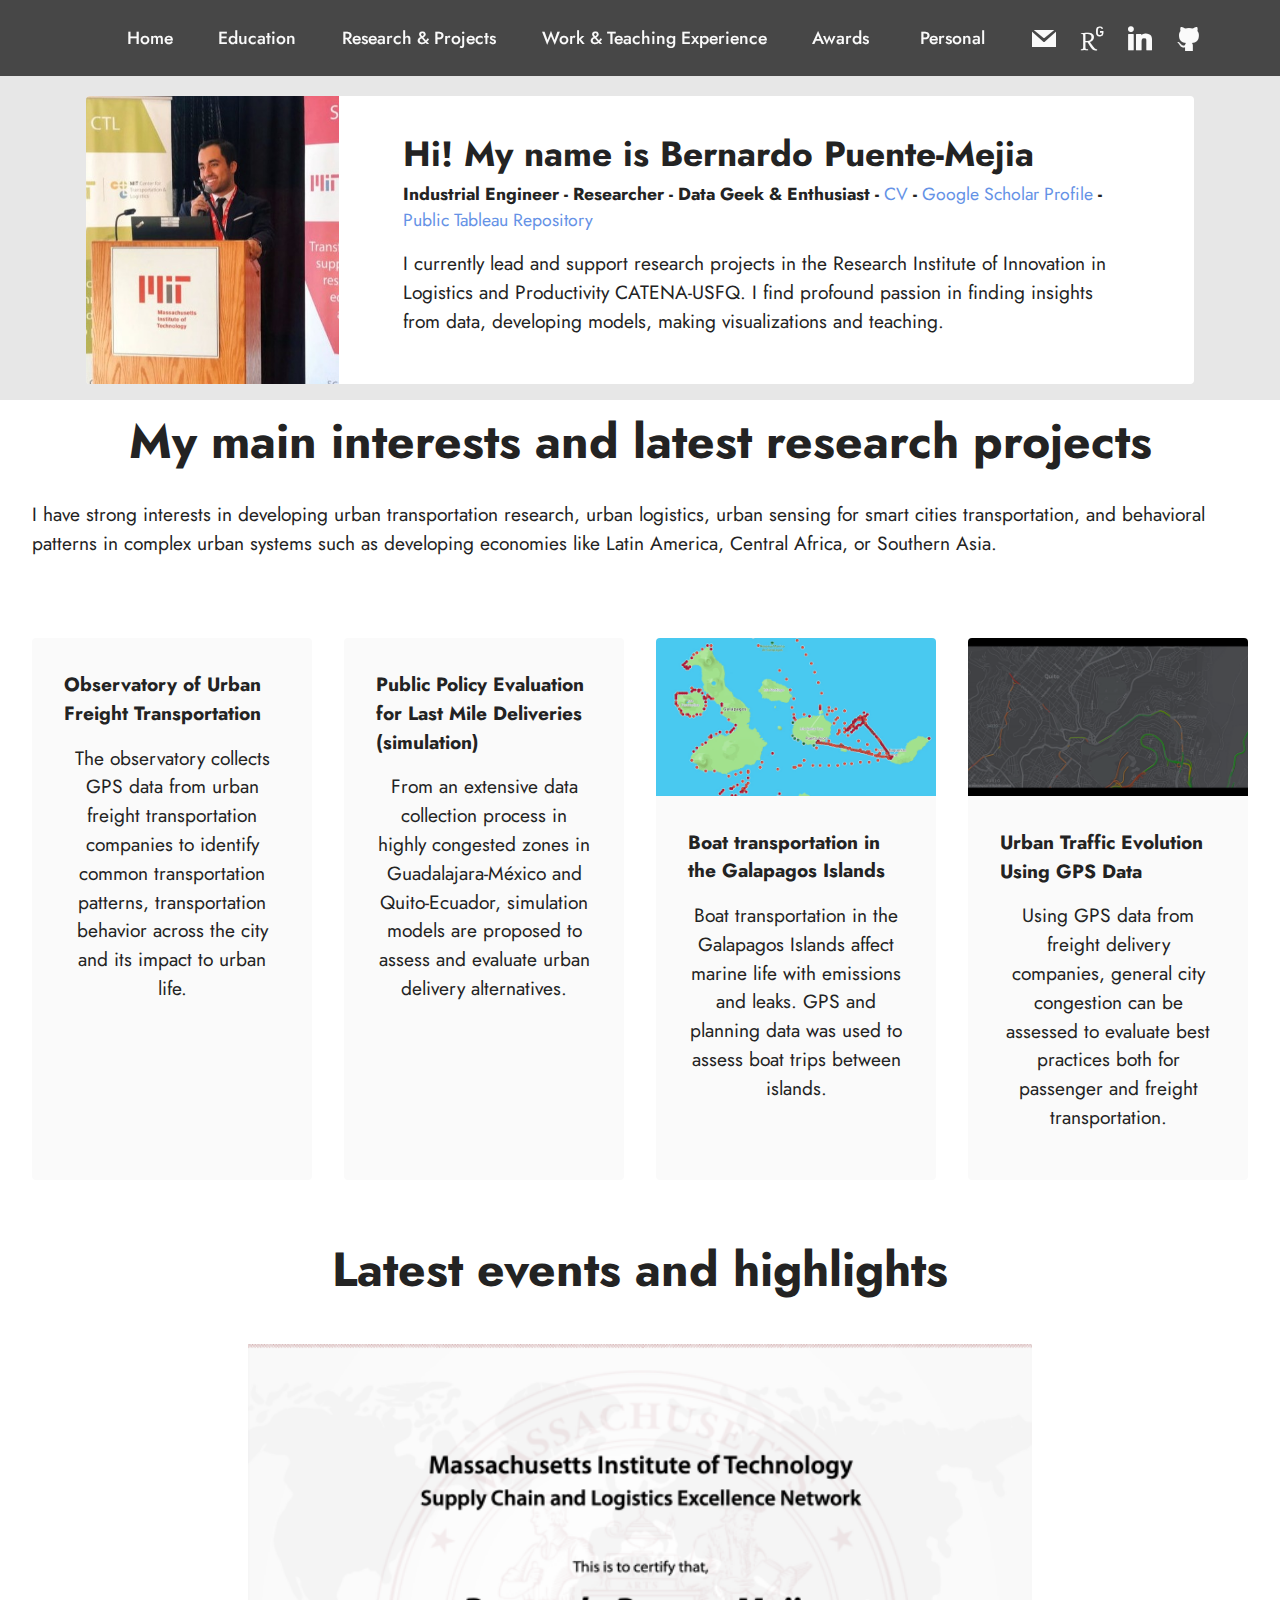
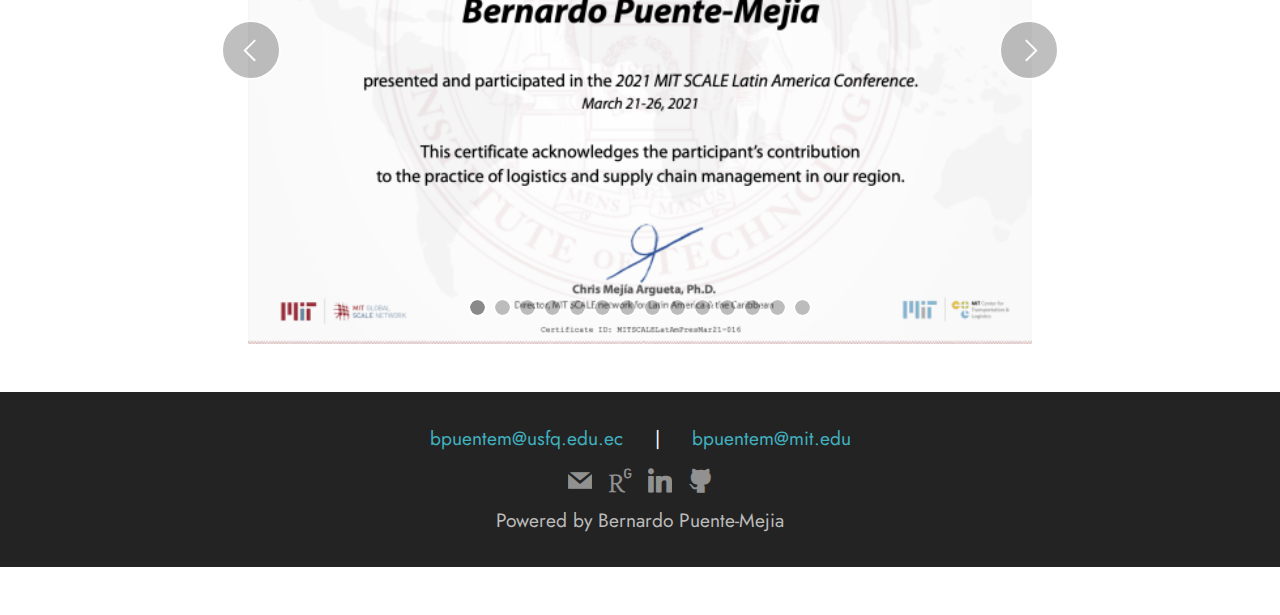
==== commit e47a453b: "Update index.html" ====
--- a/index.html
+++ b/index.html
@@ -1,15 +1,15 @@
 <!DOCTYPE html>
 <html  >
 <head>
-  <!-- Site made with Mobirise Website Builder v5.3.5, https://mobirise.com -->
+  <!-- Updated by Bernardo Puente-->
   <meta charset="UTF-8">
   <meta http-equiv="X-UA-Compatible" content="IE=edge">
   <meta name="generator" content="Mobirise v5.3.5, mobirise.com">
   <meta name="viewport" content="width=device-width, initial-scale=1, minimum-scale=1">
   <link rel="shortcut icon" href="assets/images/foto-bernardo-puente-121x96.png" type="image/x-icon">
   <meta name="description" content="">
-  
-  
+
+
   <title>Home</title>
   <link rel="stylesheet" href="assets/web/assets/mobirise-icons2/mobirise2.css">
   <link rel="stylesheet" href="assets/tether/tether.min.css">
@@ -22,20 +22,20 @@
   <link rel="preload" href="https://fonts.googleapis.com/css?family=Jost:100,200,300,400,500,600,700,800,900,100i,200i,300i,400i,500i,600i,700i,800i,900i&display=swap" as="style" onload="this.onload=null;this.rel='stylesheet'">
   <noscript><link rel="stylesheet" href="https://fonts.googleapis.com/css?family=Jost:100,200,300,400,500,600,700,800,900,100i,200i,300i,400i,500i,600i,700i,800i,900i&display=swap"></noscript>
   <link rel="preload" as="style" href="assets/mobirise/css/mbr-additional.css"><link rel="stylesheet" href="assets/mobirise/css/mbr-additional.css" type="text/css">
-  
-  
-  
-  
+
+
+
+
 </head>
 <body>
-  
+
   <section class="menu cid-s48OLK6784" once="menu" id="menu1-h">
-    
+
     <nav class="navbar navbar-dropdown navbar-fixed-top navbar-expand-lg">
         <div class="container-fluid">
             <div class="navbar-brand">
-                
-                
+
+
             </div>
             <button class="navbar-toggler" type="button" data-toggle="collapse" data-target="#navbarSupportedContent" aria-controls="navbarNavAltMarkup" aria-expanded="false" aria-label="Toggle navigation">
                 <div class="hamburger">
@@ -62,7 +62,7 @@
                         <span class="p-2 mbr-iconfont socicon-github socicon"></span>
                     </a>
                 </div>
-                
+
             </div>
         </div>
     </nav>
@@ -70,8 +70,8 @@
 </section>
 
 <section class="team2 cid-sfpUf0OUI1" xmlns="http://www.w3.org/1999/html" id="team2-r">
-    
-    
+
+
     <div class="container">
         <div class="card">
             <div class="card-wrapper">
@@ -88,35 +88,35 @@
                                 <strong>Industrial Engineer - Researcher - Data Geek &amp; Enthusiast - <a href="assets/files/Bernardo_Puente_Resume_2021_Professional_version.pdf" class="text-primary" target="_blank">CV</a>&nbsp;- <a href="https://scholar.google.com/citations?user=nAaNeSIAAAAJ&hl=es" class="text-primary" target="_blank">Google Scholar Profile</a> - <a href="https://public.tableau.com/profile/bernardo.puente#!/" class="text-primary" target="_blank">Public Tableau Repository</a></strong></h6>
                             <p class="mbr-text mbr-fonts-style display-7">
                                 I currently lead and support research projects in the Research Institute of Innovation in Logistics and Productivity CATENA-USFQ. I find profound passion in finding insights from data, developing models, making visualizations and teaching.</p>
-                            
-                        </div>
-                    </div>
-                </div>
-            </div>
-        </div>
-        
-        
+
+                        </div>
+                    </div>
+                </div>
+            </div>
+        </div>
+
+
     </div>
 </section>
 
 <section class="content1 cid-s48udlf8KU" id="content1-8">
-    
+
     <div class="container-fluid">
         <div class="row justify-content-center">
             <div class="title col-12 col-md-12">
                 <h3 class="mbr-section-title mbr-fonts-style align-center mb-4 display-2"><strong>My main interests and latest research projects</strong></h3>
                 <h4 class="mbr-section-subtitle align-center mbr-fonts-style mb-4 display-7">I have strong interests in developing urban transportation research, urban logistics, urban sensing for smart cities transportation, and behavioral patterns in complex urban systems such as developing economies like Latin America, Central Africa, or Southern Asia.</h4>
-                
+
             </div>
         </div>
     </div>
 </section>
 
 <section class="gallery3 cid-sfqowNqweM" id="gallery3-s">
-    
-    
+
+
     <div class="container-fluid">
-        
+
         <div class="row mt-4">
             <div class="item features-image сol-12 col-md-6 col-lg-3">
                 <div class="item-wrapper">
@@ -125,10 +125,10 @@
                     </div>
                     <div class="item-content">
                         <h5 class="item-title mbr-fonts-style display-7"><strong>Observatory of Urban Freight Transportation</strong></h5>
-                        
+
                         <p class="mbr-text mbr-fonts-style mt-3 display-7">The observatory collects GPS data from urban freight transportation companies to identify common transportation patterns, transportation behavior across the city and its impact to urban life.</p>
                     </div>
-                    
+
                 </div>
             </div><div class="item features-image сol-12 col-md-6 col-lg-3">
                 <div class="item-wrapper">
@@ -137,10 +137,10 @@
                     </div>
                     <div class="item-content">
                         <h5 class="item-title mbr-fonts-style display-7"><strong>Public Policy Evaluation for Last Mile Deliveries (simulation)</strong></h5>
-                        
+
                         <p class="mbr-text mbr-fonts-style mt-3 display-7">From an extensive data collection process in highly congested zones in Guadalajara-México and Quito-Ecuador, simulation models are proposed to assess and evaluate urban delivery alternatives.</p>
                     </div>
-                    
+
                 </div>
             </div><div class="item features-image сol-12 col-md-6 col-lg-3">
                 <div class="item-wrapper">
@@ -149,10 +149,10 @@
                     </div>
                     <div class="item-content">
                         <h5 class="item-title mbr-fonts-style display-7"><strong>Boat transportation in the Galapagos Islands</strong></h5>
-                        
+
                         <p class="mbr-text mbr-fonts-style mt-3 display-7">Boat transportation in the Galapagos Islands affect marine life with emissions and leaks. GPS and planning data was used to assess boat trips between islands.</p>
                     </div>
-                    
+
                 </div>
             </div><div class="item features-image сol-12 col-md-6 col-lg-3">
                 <div class="item-wrapper">
@@ -161,41 +161,41 @@
                     </div>
                     <div class="item-content">
                         <h5 class="item-title mbr-fonts-style display-7"><strong>Urban Traffic Evolution Using GPS Data</strong></h5>
-                        
+
                         <p class="mbr-text mbr-fonts-style mt-3 display-7">Using GPS data from freight delivery companies, general city congestion can be assessed to evaluate best practices both for passenger and freight transportation.</p>
                     </div>
-                    
-                </div>
-            </div>
-            
-            
-            
+
+                </div>
+            </div>
+
+
+
         </div>
     </div>
 </section>
 
 <section class="content1 cid-sh6YgBC9ZU" id="content1-14">
-    
+
     <div class="container-fluid">
         <div class="row justify-content-center">
             <div class="title col-12 col-md-12">
                 <h3 class="mbr-section-title mbr-fonts-style align-center mb-4 display-2"><strong>Latest events and highlights</strong></h3>
-                
-                
+
+
             </div>
         </div>
     </div>
 </section>
 
 <section class="slider2 cid-sfpTp4nxuT" id="slider2-p">
-    
-
-    
+
+
+
     <div class="container">
         <div class="row justify-content-center">
             <div class="col-12 col-md-10">
                 <div class="carousel slide" id="swyPBZRKv2" data-ride="carousel" data-interval="5000">
-                    
+
                     <ol class="carousel-indicators">
                         <li data-slide-to="0" class="active" data-target="#swyPBZRKv2"></li><li data-slide-to="1" class="" data-target="#swyPBZRKv2"></li><li data-slide-to="2" class="" data-target="#swyPBZRKv2"></li>
                         <li data-slide-to="3" data-target="#swyPBZRKv2"></li>
@@ -344,29 +344,29 @@
 
 <section class="footer3 cid-s48P1Icc8J" once="footers" id="footer3-i">
 
-    
-
-    
+
+
+
 
     <div class="container">
         <div class="media-container-row align-center mbr-white">
             <div class="row row-links">
                 <ul class="foot-menu">
-                    
-                    
-                    
-                    
-                    
+
+
+
+
+
                 <li class="foot-menu-item mbr-fonts-style display-7"><a href="mailto:bpuentem@usfq.edu.ec" class="text-success">bpuentem@usfq.edu.ec</a></li><li class="foot-menu-item mbr-fonts-style display-7">|</li><li class="foot-menu-item mbr-fonts-style display-7"><a href="mailto:bpuentem@mit.edu" class="text-success">bpuentem@mit.edu</a></li></ul>
             </div>
             <div class="row social-row">
                 <div class="social-list align-right pb-2">
-                    
-                    
-                    
-                    
-                    
-                    
+
+
+
+
+
+
                 <div class="soc-item">
                         <a href="mailto:bpuentem@usfq.edu.ec">
                             <span class="mbr-iconfont mbr-iconfont-social socicon-mail socicon"></span>
@@ -390,8 +390,8 @@
             </div>
         </div>
     </div>
-</section><section style="background-color: #fff; font-family: -apple-system, BlinkMacSystemFont, 'Segoe UI', 'Roboto', 'Helvetica Neue', Arial, sans-serif; color:#aaa; font-size:12px; padding: 0; align-items: center; display: flex;"><a href="https://mobirise.site/d" style="flex: 1 1; height: 3rem; padding-left: 1rem;"></a><p style="flex: 0 0 auto; margin:0; padding-right:1rem;">Page was <a href="https://mobirise.site/g" style="color:#aaa;">built</a> with Mobirise</p></section><script src="assets/web/assets/jquery/jquery.min.js"></script>  <script src="assets/popper/popper.min.js"></script>  <script src="assets/tether/tether.min.js"></script>  <script src="assets/bootstrap/js/bootstrap.min.js"></script>  <script src="assets/smoothscroll/smooth-scroll.js"></script>  <script src="assets/dropdown/js/nav-dropdown.js"></script>  <script src="assets/dropdown/js/navbar-dropdown.js"></script>  <script src="assets/touchswipe/jquery.touch-swipe.min.js"></script>  <script src="assets/theme/js/script.js"></script>  
-  
-  
+</section><section style="background-color: #fff; font-family: -apple-system, BlinkMacSystemFont, 'Segoe UI', 'Roboto', 'Helvetica Neue', Arial, sans-serif; color:#aaa; font-size:12px; padding: 0; align-items: center; display: flex;"><a href="https://mobirise.site/d" style="flex: 1 1; height: 3rem; padding-left: 1rem;"></a><p style="flex: 0 0 auto; margin:0; padding-right:1rem;"></p></section><script src="assets/web/assets/jquery/jquery.min.js"></script>  <script src="assets/popper/popper.min.js"></script>  <script src="assets/tether/tether.min.js"></script>  <script src="assets/bootstrap/js/bootstrap.min.js"></script>  <script src="assets/smoothscroll/smooth-scroll.js"></script>  <script src="assets/dropdown/js/nav-dropdown.js"></script>  <script src="assets/dropdown/js/navbar-dropdown.js"></script>  <script src="assets/touchswipe/jquery.touch-swipe.min.js"></script>  <script src="assets/theme/js/script.js"></script>
+
+
 </body>
-</html>+</html>
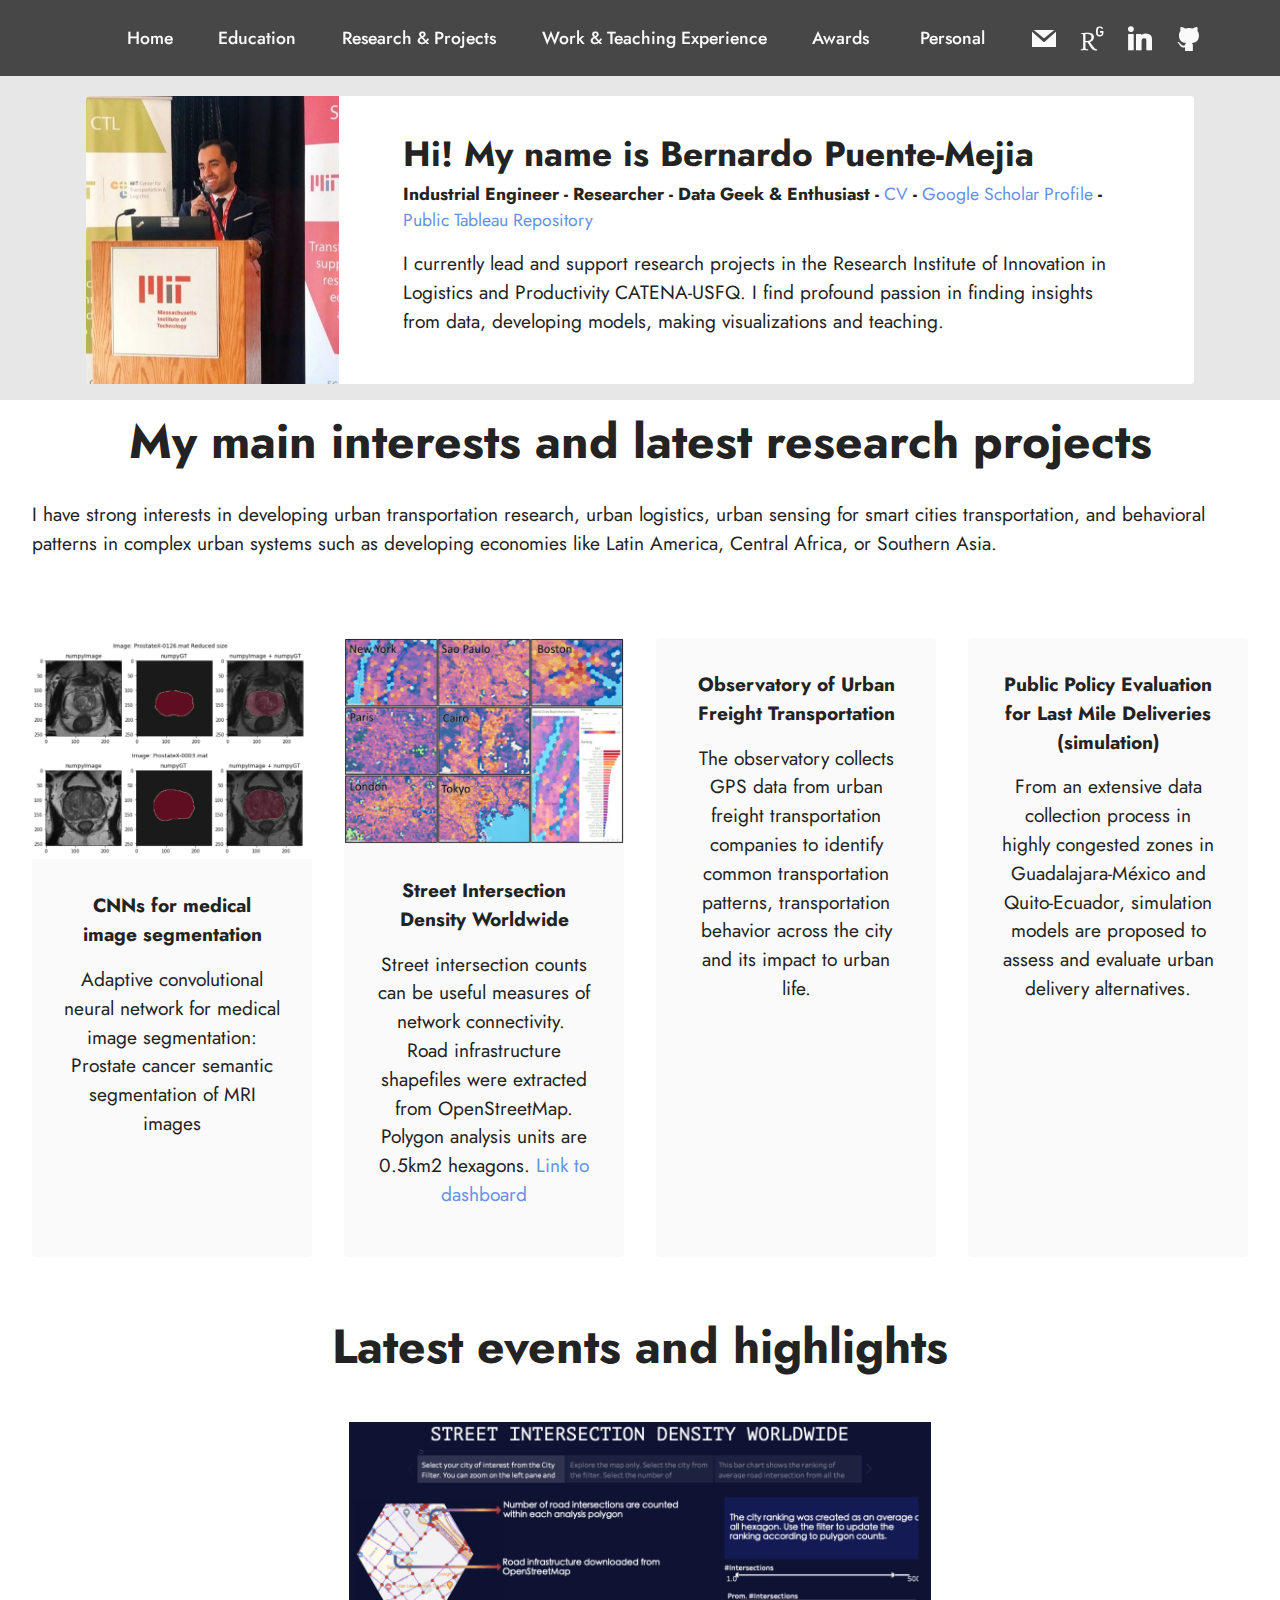
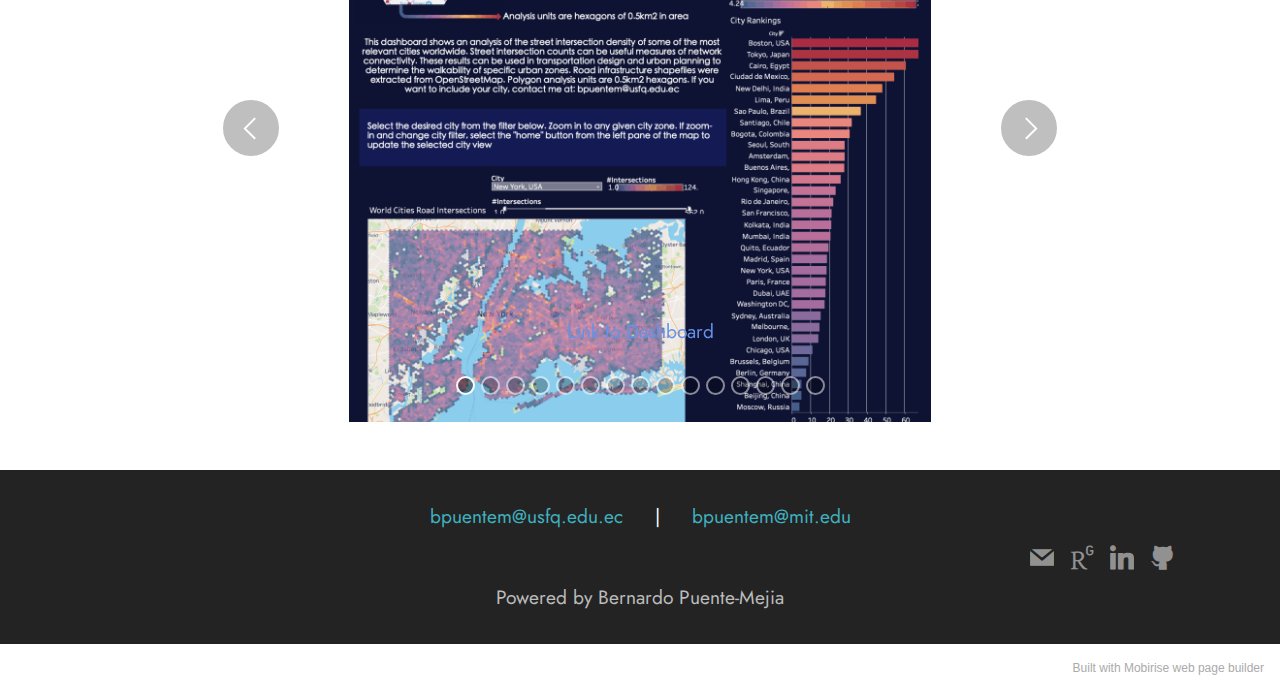
==== commit 2c6473fb: "Website Update" ====
--- a/index.html
+++ b/index.html
@@ -1,18 +1,17 @@
 <!DOCTYPE html>
 <html  >
 <head>
-  <!-- Updated by Bernardo Puente-->
+  <!-- Site made with Mobirise Website Builder v5.4.1, https://mobirise.com -->
   <meta charset="UTF-8">
   <meta http-equiv="X-UA-Compatible" content="IE=edge">
-  <meta name="generator" content="Mobirise v5.3.5, mobirise.com">
+  <meta name="generator" content="Mobirise v5.4.1, mobirise.com">
   <meta name="viewport" content="width=device-width, initial-scale=1, minimum-scale=1">
   <link rel="shortcut icon" href="assets/images/foto-bernardo-puente-121x96.png" type="image/x-icon">
   <meta name="description" content="">
-
-
+  
+  
   <title>Home</title>
   <link rel="stylesheet" href="assets/web/assets/mobirise-icons2/mobirise2.css">
-  <link rel="stylesheet" href="assets/tether/tether.min.css">
   <link rel="stylesheet" href="assets/bootstrap/css/bootstrap.min.css">
   <link rel="stylesheet" href="assets/bootstrap/css/bootstrap-grid.min.css">
   <link rel="stylesheet" href="assets/bootstrap/css/bootstrap-reboot.min.css">
@@ -22,22 +21,22 @@
   <link rel="preload" href="https://fonts.googleapis.com/css?family=Jost:100,200,300,400,500,600,700,800,900,100i,200i,300i,400i,500i,600i,700i,800i,900i&display=swap" as="style" onload="this.onload=null;this.rel='stylesheet'">
   <noscript><link rel="stylesheet" href="https://fonts.googleapis.com/css?family=Jost:100,200,300,400,500,600,700,800,900,100i,200i,300i,400i,500i,600i,700i,800i,900i&display=swap"></noscript>
   <link rel="preload" as="style" href="assets/mobirise/css/mbr-additional.css"><link rel="stylesheet" href="assets/mobirise/css/mbr-additional.css" type="text/css">
-
-
-
-
+  
+  
+  
+  
 </head>
 <body>
-
-  <section class="menu cid-s48OLK6784" once="menu" id="menu1-h">
-
+  
+  <section data-bs-version="5.1" class="menu cid-s48OLK6784" once="menu" id="menu1-h">
+    
     <nav class="navbar navbar-dropdown navbar-fixed-top navbar-expand-lg">
         <div class="container-fluid">
             <div class="navbar-brand">
-
-
-            </div>
-            <button class="navbar-toggler" type="button" data-toggle="collapse" data-target="#navbarSupportedContent" aria-controls="navbarNavAltMarkup" aria-expanded="false" aria-label="Toggle navigation">
+                
+                
+            </div>
+            <button class="navbar-toggler" type="button" data-toggle="collapse" data-bs-toggle="collapse" data-target="#navbarSupportedContent" data-bs-target="#navbarSupportedContent" aria-controls="navbarNavAltMarkup" aria-expanded="false" aria-label="Toggle navigation">
                 <div class="hamburger">
                     <span></span>
                     <span></span>
@@ -62,16 +61,16 @@
                         <span class="p-2 mbr-iconfont socicon-github socicon"></span>
                     </a>
                 </div>
-
+                
             </div>
         </div>
     </nav>
 
 </section>
 
-<section class="team2 cid-sfpUf0OUI1" xmlns="http://www.w3.org/1999/html" id="team2-r">
-
-
+<section data-bs-version="5.1" class="team2 cid-sfpUf0OUI1" xmlns="http://www.w3.org/1999/html" id="team2-r">
+    
+    
     <div class="container">
         <div class="card">
             <div class="card-wrapper">
@@ -85,126 +84,134 @@
                         <div class="card-box">
                             <h5 class="card-title mbr-fonts-style m-0 display-5"><strong>Hi! My name is Bernardo Puente-Mejia</strong></h5>
                             <h6 class="mbr-fonts-style mb-3 display-4">
-                                <strong>Industrial Engineer - Researcher - Data Geek &amp; Enthusiast - <a href="assets/files/Bernardo_Puente_Resume_2021_Professional_version.pdf" class="text-primary" target="_blank">CV</a>&nbsp;- <a href="https://scholar.google.com/citations?user=nAaNeSIAAAAJ&hl=es" class="text-primary" target="_blank">Google Scholar Profile</a> - <a href="https://public.tableau.com/profile/bernardo.puente#!/" class="text-primary" target="_blank">Public Tableau Repository</a></strong></h6>
+                                <strong>Industrial Engineer - Researcher - Data Geek &amp; Enthusiast - <a href="assets/files/Bernardo_Puente_Resume_2021__Oct__General.pdf" class="text-primary" target="_blank">CV</a>&nbsp;- <a href="https://scholar.google.com/citations?user=nAaNeSIAAAAJ&hl=es" class="text-primary" target="_blank">Google Scholar Profile</a> - <a href="https://public.tableau.com/profile/bernardo.puente#!/" class="text-primary" target="_blank">Public Tableau Repository</a></strong></h6>
                             <p class="mbr-text mbr-fonts-style display-7">
                                 I currently lead and support research projects in the Research Institute of Innovation in Logistics and Productivity CATENA-USFQ. I find profound passion in finding insights from data, developing models, making visualizations and teaching.</p>
-
+                            
                         </div>
                     </div>
                 </div>
             </div>
         </div>
-
-
-    </div>
-</section>
-
-<section class="content1 cid-s48udlf8KU" id="content1-8">
-
+        
+        
+    </div>
+</section>
+
+<section data-bs-version="5.1" class="content1 cid-s48udlf8KU" id="content1-8">
+    
     <div class="container-fluid">
         <div class="row justify-content-center">
             <div class="title col-12 col-md-12">
                 <h3 class="mbr-section-title mbr-fonts-style align-center mb-4 display-2"><strong>My main interests and latest research projects</strong></h3>
                 <h4 class="mbr-section-subtitle align-center mbr-fonts-style mb-4 display-7">I have strong interests in developing urban transportation research, urban logistics, urban sensing for smart cities transportation, and behavioral patterns in complex urban systems such as developing economies like Latin America, Central Africa, or Southern Asia.</h4>
-
-            </div>
-        </div>
-    </div>
-</section>
-
-<section class="gallery3 cid-sfqowNqweM" id="gallery3-s">
-
-
+                
+            </div>
+        </div>
+    </div>
+</section>
+
+<section data-bs-version="5.1" class="gallery3 cid-sfqowNqweM" id="gallery3-s">
+    
+    
     <div class="container-fluid">
-
+        
         <div class="row mt-4">
             <div class="item features-image сol-12 col-md-6 col-lg-3">
                 <div class="item-wrapper">
                     <div class="item-img">
-                        <img src="assets/images/animation1.gif" alt="" data-slide-to="0">
+                        <img src="assets/images/captura-de-pantalla-2021-11-01-a-las-00.37.07-598x473.png" alt="" data-slide-to="0" data-bs-slide-to="0">
                     </div>
                     <div class="item-content">
-                        <h5 class="item-title mbr-fonts-style display-7"><strong>Observatory of Urban Freight Transportation</strong></h5>
-
-                        <p class="mbr-text mbr-fonts-style mt-3 display-7">The observatory collects GPS data from urban freight transportation companies to identify common transportation patterns, transportation behavior across the city and its impact to urban life.</p>
-                    </div>
-
+                        <h5 class="item-title mbr-fonts-style display-7"><strong>CNNs for medical image segmentation</strong></h5>
+                        
+                        <p class="mbr-text mbr-fonts-style mt-3 display-7">Adaptive convolutional neural network for medical image segmentation: Prostate cancer semantic segmentation of MRI images</p>
+                    </div>
+                    
                 </div>
             </div><div class="item features-image сol-12 col-md-6 col-lg-3">
                 <div class="item-wrapper">
                     <div class="item-img">
-                        <img src="assets/images/mit-gclog-urban-logistics-capsto.gif" alt="" data-slide-to="1">
+                        <img src="assets/images/imagen-10-10-21-a-las-15.36-598x440.jpg" alt="" data-slide-to="1" data-bs-slide-to="1">
                     </div>
                     <div class="item-content">
-                        <h5 class="item-title mbr-fonts-style display-7"><strong>Public Policy Evaluation for Last Mile Deliveries (simulation)</strong></h5>
-
-                        <p class="mbr-text mbr-fonts-style mt-3 display-7">From an extensive data collection process in highly congested zones in Guadalajara-México and Quito-Ecuador, simulation models are proposed to assess and evaluate urban delivery alternatives.</p>
-                    </div>
-
+                        <h5 class="item-title mbr-fonts-style display-7"><strong>Street Intersection Density Worldwide</strong></h5>
+                        
+                        <p class="mbr-text mbr-fonts-style mt-3 display-7">Street intersection counts can be useful measures of network connectivity.&nbsp; Road infrastructure shapefiles were extracted from OpenStreetMap. Polygon analysis units are 0.5km2 hexagons. <a href="https://public.tableau.com/app/profile/bernardo.puente/viz/WorldCitiesRoadIntersections/Story1" class="text-primary" target="_blank">Link to dashboard</a></p>
+                    </div>
+                    
                 </div>
             </div><div class="item features-image сol-12 col-md-6 col-lg-3">
                 <div class="item-wrapper">
                     <div class="item-img">
-                        <img src="assets/images/galapagos-viz1.gif" alt="" title="" data-slide-to="2">
+                        <img src="assets/images/animation1.gif" alt="" title="" data-slide-to="2" data-bs-slide-to="2">
                     </div>
                     <div class="item-content">
-                        <h5 class="item-title mbr-fonts-style display-7"><strong>Boat transportation in the Galapagos Islands</strong></h5>
-
-                        <p class="mbr-text mbr-fonts-style mt-3 display-7">Boat transportation in the Galapagos Islands affect marine life with emissions and leaks. GPS and planning data was used to assess boat trips between islands.</p>
-                    </div>
-
+                        <h5 class="item-title mbr-fonts-style display-7"><strong>Observatory of Urban Freight Transportation</strong></h5>
+                        
+                        <p class="mbr-text mbr-fonts-style mt-3 display-7">The observatory collects GPS data from urban freight transportation companies to identify common transportation patterns, transportation behavior across the city and its impact to urban life.</p>
+                    </div>
+                    
                 </div>
             </div><div class="item features-image сol-12 col-md-6 col-lg-3">
                 <div class="item-wrapper">
                     <div class="item-img">
-                        <img src="assets/images/quito-traffic-evolution.gif" alt="" title="" data-slide-to="3">
+                        <img src="assets/images/mit-gclog-urban-logistics-capsto.gif" alt="" title="" data-slide-to="3" data-bs-slide-to="3">
                     </div>
                     <div class="item-content">
-                        <h5 class="item-title mbr-fonts-style display-7"><strong>Urban Traffic Evolution Using GPS Data</strong></h5>
-
-                        <p class="mbr-text mbr-fonts-style mt-3 display-7">Using GPS data from freight delivery companies, general city congestion can be assessed to evaluate best practices both for passenger and freight transportation.</p>
-                    </div>
-
-                </div>
-            </div>
-
-
-
-        </div>
-    </div>
-</section>
-
-<section class="content1 cid-sh6YgBC9ZU" id="content1-14">
-
+                        <h5 class="item-title mbr-fonts-style display-7"><strong>Public Policy Evaluation for Last Mile Deliveries (simulation)</strong></h5>
+                        
+                        <p class="mbr-text mbr-fonts-style mt-3 display-7">From an extensive data collection process in highly congested zones in Guadalajara-México and Quito-Ecuador, simulation models are proposed to assess and evaluate urban delivery alternatives.</p>
+                    </div>
+                    
+                </div>
+            </div>
+            
+            
+            
+        </div>
+    </div>
+</section>
+
+<section data-bs-version="5.1" class="content1 cid-sh6YgBC9ZU" id="content1-14">
+    
     <div class="container-fluid">
         <div class="row justify-content-center">
             <div class="title col-12 col-md-12">
                 <h3 class="mbr-section-title mbr-fonts-style align-center mb-4 display-2"><strong>Latest events and highlights</strong></h3>
-
-
-            </div>
-        </div>
-    </div>
-</section>
-
-<section class="slider2 cid-sfpTp4nxuT" id="slider2-p">
-
-
-
+                
+                
+            </div>
+        </div>
+    </div>
+</section>
+
+<section data-bs-version="5.1" class="slider2 cid-sfpTp4nxuT" id="slider2-p">
+    
+
+    
     <div class="container">
         <div class="row justify-content-center">
             <div class="col-12 col-md-10">
-                <div class="carousel slide" id="swyPBZRKv2" data-ride="carousel" data-interval="5000">
-
+                <div class="carousel slide" id="sNusuRib7w" data-ride="carousel" data-bs-ride="carousel" data-interval="5000" data-bs-interval="5000">
+                    
                     <ol class="carousel-indicators">
-                        <li data-slide-to="0" class="active" data-target="#swyPBZRKv2"></li><li data-slide-to="1" class="" data-target="#swyPBZRKv2"></li><li data-slide-to="2" class="" data-target="#swyPBZRKv2"></li>
-                        <li data-slide-to="3" data-target="#swyPBZRKv2"></li>
-                        <li data-slide-to="4" data-target="#swyPBZRKv2"></li><li data-slide-to="5" data-target="#swyPBZRKv2"></li><li data-slide-to="6" data-target="#swyPBZRKv2"></li><li data-slide-to="7" data-target="#swyPBZRKv2"></li><li data-slide-to="8" data-target="#swyPBZRKv2"></li><li data-slide-to="9" data-target="#swyPBZRKv2"></li><li data-slide-to="10" data-target="#swyPBZRKv2"></li><li data-slide-to="11" data-target="#swyPBZRKv2"></li><li data-slide-to="12" data-target="#swyPBZRKv2"></li><li data-slide-to="13" data-target="#swyPBZRKv2"></li>
+                        <li data-slide-to="0" data-bs-slide-to="0" class="active" data-target="#sNusuRib7w" data-bs-target="#sNusuRib7w"></li><li data-slide-to="1" data-bs-slide-to="1" class="" data-target="#sNusuRib7w" data-bs-target="#sNusuRib7w"></li><li data-slide-to="2" data-bs-slide-to="2" class="" data-target="#sNusuRib7w" data-bs-target="#sNusuRib7w"></li><li data-slide-to="3" data-bs-slide-to="3" class="" data-target="#sNusuRib7w" data-bs-target="#sNusuRib7w"></li>
+                        <li data-slide-to="4" data-bs-slide-to="4" data-target="#sNusuRib7w" data-bs-target="#sNusuRib7w"></li>
+                        <li data-slide-to="5" data-bs-slide-to="5" data-target="#sNusuRib7w" data-bs-target="#sNusuRib7w"></li><li data-slide-to="6" data-bs-slide-to="6" data-target="#sNusuRib7w" data-bs-target="#sNusuRib7w"></li><li data-slide-to="7" data-bs-slide-to="7" data-target="#sNusuRib7w" data-bs-target="#sNusuRib7w"></li><li data-slide-to="8" data-bs-slide-to="8" data-target="#sNusuRib7w" data-bs-target="#sNusuRib7w"></li><li data-slide-to="9" data-bs-slide-to="9" data-target="#sNusuRib7w" data-bs-target="#sNusuRib7w"></li><li data-slide-to="10" data-bs-slide-to="10" data-target="#sNusuRib7w" data-bs-target="#sNusuRib7w"></li><li data-slide-to="11" data-bs-slide-to="11" data-target="#sNusuRib7w" data-bs-target="#sNusuRib7w"></li><li data-slide-to="12" data-bs-slide-to="12" data-target="#sNusuRib7w" data-bs-target="#sNusuRib7w"></li><li data-slide-to="13" data-bs-slide-to="13" data-target="#sNusuRib7w" data-bs-target="#sNusuRib7w"></li><li data-slide-to="14" data-bs-slide-to="14" data-target="#sNusuRib7w" data-bs-target="#sNusuRib7w"></li>
                     </ol>
                     <div class="carousel-inner">
                         <div class="carousel-item slider-image item active">
                             <div class="item-wrapper">
-                                <img class="d-block w-100" src="assets/images/mit-scale-conference-certificate-bernardo-puente-600x459.png" alt="" data-slide-to="0">
+                                <img class="d-block w-100" src="assets/images/captura-de-pantalla-2021-11-01-a-las-00.45.23-600x619.png" alt="" data-slide-to="0" data-bs-slide-to="0">
+                                <div class="carousel-caption d-none d-md-block">
+                                    <h5 class="mbr-section-subtitle mbr-fonts-style display-5"><strong>&nbsp;</strong></h5>
+                                    <p class="mbr-section-text mbr-fonts-style display-7"><a href="https://public.tableau.com/app/profile/bernardo.puente/viz/WorldCitiesRoadIntersections/Story1" class="text-primary" target="_blank">Link to Dashboard</a></p>
+                                </div>
+                            </div>
+                        </div><div class="carousel-item slider-image item">
+                            <div class="item-wrapper">
+                                <img class="d-block w-100" src="assets/images/mit-scale-conference-certificate-bernardo-puente-600x459.png" alt="" data-slide-to="1" data-bs-slide-to="1">
                                 <div class="carousel-caption d-none d-md-block">
                                     <h5 class="mbr-section-subtitle mbr-fonts-style display-5"><strong>&nbsp;</strong></h5>
                                     <p class="mbr-section-text mbr-fonts-style display-7">&nbsp;</p>
@@ -212,7 +219,7 @@
                             </div>
                         </div><div class="carousel-item slider-image item">
                             <div class="item-wrapper">
-                                <img class="d-block w-100" src="assets/images/gclog-graduation-yossi-bernardo-1900x1477.jpg" data-slide-to="1">
+                                <img class="d-block w-100" src="assets/images/gclog-graduation-yossi-bernardo-1900x1477.jpg" data-slide-to="2" data-bs-slide-to="2">
                                 <div class="carousel-caption d-none d-md-block">
                                     <h5 class="mbr-section-subtitle mbr-fonts-style display-5">
                                         <strong>MIT GCLOG Graduation Ceremony</strong></h5>
@@ -221,7 +228,7 @@
                             </div>
                         </div><div class="carousel-item slider-image item">
                             <div class="item-wrapper">
-                                <img class="d-block w-100" src="assets/images/mit-scale-testimonial-600x338.jpg" alt="" data-slide-to="2">
+                                <img class="d-block w-100" src="assets/images/mit-scale-testimonial-600x338.jpg" alt="" data-slide-to="3" data-bs-slide-to="3">
                                 <div class="carousel-caption d-none d-md-block">
                                     <h5 class="mbr-section-subtitle mbr-fonts-style display-5">&nbsp;</h5>
                                     <p class="mbr-section-text mbr-fonts-style display-7">&nbsp;</p>
@@ -230,7 +237,7 @@
                         </div>
                         <div class="carousel-item slider-image item">
                             <div class="item-wrapper">
-                                <img class="d-block w-100" src="assets/images/iise-portrait-1871x1248.jpg" data-slide-to="3">
+                                <img class="d-block w-100" src="assets/images/iise-portrait-1871x1248.jpg" data-slide-to="4" data-bs-slide-to="4">
                                 <div class="carousel-caption d-none d-md-block">
                                     <h5 class="mbr-section-subtitle mbr-fonts-style display-5">
                                         <strong>2020 IISE Conference Invited Speaker</strong></h5>
@@ -241,7 +248,7 @@
                         </div>
                         <div class="carousel-item slider-image item">
                             <div class="item-wrapper">
-                                <img class="d-block w-100" src="assets/images/mit-cta-bernardo-puente-587x453.png" alt="" data-slide-to="4">
+                                <img class="d-block w-100" src="assets/images/mit-cta-bernardo-puente-587x453.png" alt="" data-slide-to="5" data-bs-slide-to="5">
                                 <div class="carousel-caption d-none d-md-block">
                                     <h5 class="mbr-section-subtitle mbr-fonts-style display-5"><strong>&nbsp;</strong></h5>
                                     <p class="mbr-section-text mbr-fonts-style display-7">&nbsp;</p>
@@ -249,7 +256,7 @@
                             </div>
                         </div><div class="carousel-item slider-image item">
                             <div class="item-wrapper">
-                                <img class="d-block w-100" src="assets/images/image6-600x450.jpg" alt="" data-slide-to="5">
+                                <img class="d-block w-100" src="assets/images/image6-600x450.jpg" alt="" data-slide-to="6" data-bs-slide-to="6">
                                 <div class="carousel-caption d-none d-md-block">
                                     <h5 class="mbr-section-subtitle mbr-fonts-style display-5">
                                         <strong>MIT SCALE Research Expo</strong></h5>
@@ -258,7 +265,7 @@
                             </div>
                         </div><div class="carousel-item slider-image item">
                             <div class="item-wrapper">
-                                <img class="d-block w-100" src="assets/images/iise-presenting-600x312.jpg" alt="" data-slide-to="6">
+                                <img class="d-block w-100" src="assets/images/iise-presenting-600x312.jpg" alt="" data-slide-to="7" data-bs-slide-to="7">
                                 <div class="carousel-caption d-none d-md-block">
                                     <h5 class="mbr-section-subtitle mbr-fonts-style display-5">
                                         <strong>Invited Speaker. IISE Conference</strong></h5>
@@ -267,7 +274,7 @@
                             </div>
                         </div><div class="carousel-item slider-image item">
                             <div class="item-wrapper">
-                                <img class="d-block w-100" src="assets/images/mit-best-paper-award-bernardo-puente-600x458.png" alt="" data-slide-to="7">
+                                <img class="d-block w-100" src="assets/images/mit-best-paper-award-bernardo-puente-600x458.png" alt="" data-slide-to="8" data-bs-slide-to="8">
                                 <div class="carousel-caption d-none d-md-block">
                                     <h5 class="mbr-section-subtitle mbr-fonts-style display-5"><strong>&nbsp;</strong></h5>
                                     <p class="mbr-section-text mbr-fonts-style display-7">&nbsp;</p>
@@ -275,7 +282,7 @@
                             </div>
                         </div><div class="carousel-item slider-image item">
                             <div class="item-wrapper">
-                                <img class="d-block w-100" src="assets/images/la-fav-presenting-1-600x450.jpg" alt="" data-slide-to="8">
+                                <img class="d-block w-100" src="assets/images/la-fav-presenting-1-600x450.jpg" alt="" data-slide-to="9" data-bs-slide-to="9">
                                 <div class="carousel-caption d-none d-md-block">
                                     <h5 class="mbr-section-subtitle mbr-fonts-style display-5"><strong>Environmental Impact Analysis Project</strong></h5>
                                     <p class="mbr-section-text mbr-fonts-style display-7">Environmental impact due to transportation activities.</p>
@@ -283,7 +290,7 @@
                             </div>
                         </div><div class="carousel-item slider-image item">
                             <div class="item-wrapper">
-                                <img class="d-block w-100" src="assets/images/scale-connect-presenting-600x450.jpg" alt="" data-slide-to="9">
+                                <img class="d-block w-100" src="assets/images/scale-connect-presenting-600x450.jpg" alt="" data-slide-to="10" data-bs-slide-to="10">
                                 <div class="carousel-caption d-none d-md-block">
                                     <h5 class="mbr-section-subtitle mbr-fonts-style display-5">
                                         <strong>MIT SCALE Research Expo</strong></h5>
@@ -292,7 +299,7 @@
                             </div>
                         </div><div class="carousel-item slider-image item">
                             <div class="item-wrapper">
-                                <img class="d-block w-100" src="assets/images/iap-portrait-2-600x338.jpeg" alt="" data-slide-to="10">
+                                <img class="d-block w-100" src="assets/images/iap-portrait-2-600x338.jpeg" alt="" data-slide-to="11" data-bs-slide-to="11">
                                 <div class="carousel-caption d-none d-md-block">
                                     <h5 class="mbr-section-subtitle mbr-fonts-style display-5">
                                         <strong>MIT IAP 2020 PERIOD</strong></h5>
@@ -301,7 +308,7 @@
                             </div>
                         </div><div class="carousel-item slider-image item">
                             <div class="item-wrapper">
-                                <img class="d-block w-100" src="assets/images/yossi-sheffi-book-600x481.jpg" alt="" data-slide-to="11">
+                                <img class="d-block w-100" src="assets/images/yossi-sheffi-book-600x481.jpg" alt="" data-slide-to="12" data-bs-slide-to="12">
                                 <div class="carousel-caption d-none d-md-block">
                                     <h5 class="mbr-section-subtitle mbr-fonts-style display-5">
                                         <strong>Professor Yossi Sheffi Book Presentation</strong></h5>
@@ -310,7 +317,7 @@
                             </div>
                         </div><div class="carousel-item slider-image item">
                             <div class="item-wrapper">
-                                <img class="d-block w-100" src="assets/images/gclog-class-2020-600x400.jpg" alt="" data-slide-to="12">
+                                <img class="d-block w-100" src="assets/images/gclog-class-2020-600x400.jpg" alt="" data-slide-to="13" data-bs-slide-to="13">
                                 <div class="carousel-caption d-none d-md-block">
                                     <h5 class="mbr-section-subtitle mbr-fonts-style display-5">
                                         <strong>MIT GCLOG 2020 CLASS</strong></h5>
@@ -319,7 +326,7 @@
                             </div>
                         </div><div class="carousel-item slider-image item">
                             <div class="item-wrapper">
-                                <img class="d-block w-100" src="assets/images/iap-welcome-600x450.jpg" alt="" data-slide-to="13">
+                                <img class="d-block w-100" src="assets/images/iap-welcome-600x450.jpg" alt="" data-slide-to="14" data-bs-slide-to="14">
                                 <div class="carousel-caption d-none d-md-block">
                                     <h5 class="mbr-section-subtitle mbr-fonts-style display-5">
                                         <strong>MIT IAP 2020 Welcome Session</strong></h5>
@@ -328,45 +335,45 @@
                             </div>
                         </div>
                     </div>
-                    <a class="carousel-control carousel-control-prev" role="button" data-slide="prev" href="#swyPBZRKv2">
+                    <a class="carousel-control carousel-control-prev" role="button" data-slide="prev" data-bs-slide="prev" href="#sNusuRib7w">
                         <span class="mobi-mbri mobi-mbri-arrow-prev" aria-hidden="true"></span>
-                        <span class="sr-only">Previous</span>
-                    </a>
-                    <a class="carousel-control carousel-control-next" role="button" data-slide="next" href="#swyPBZRKv2">
+                        <span class="sr-only visually-hidden">Previous</span>
+                    </a>
+                    <a class="carousel-control carousel-control-next" role="button" data-slide="next" data-bs-slide="next" href="#sNusuRib7w">
                         <span class="mobi-mbri mobi-mbri-arrow-next" aria-hidden="true"></span>
-                        <span class="sr-only">Next</span>
-                    </a>
-                </div>
-            </div>
-        </div>
-    </div>
-</section>
-
-<section class="footer3 cid-s48P1Icc8J" once="footers" id="footer3-i">
-
-
-
-
+                        <span class="sr-only visually-hidden">Next</span>
+                    </a>
+                </div>
+            </div>
+        </div>
+    </div>
+</section>
+
+<section data-bs-version="5.1" class="footer3 cid-s48P1Icc8J" once="footers" id="footer3-i">
+
+    
+
+    
 
     <div class="container">
         <div class="media-container-row align-center mbr-white">
             <div class="row row-links">
                 <ul class="foot-menu">
-
-
-
-
-
+                    
+                    
+                    
+                    
+                    
                 <li class="foot-menu-item mbr-fonts-style display-7"><a href="mailto:bpuentem@usfq.edu.ec" class="text-success">bpuentem@usfq.edu.ec</a></li><li class="foot-menu-item mbr-fonts-style display-7">|</li><li class="foot-menu-item mbr-fonts-style display-7"><a href="mailto:bpuentem@mit.edu" class="text-success">bpuentem@mit.edu</a></li></ul>
             </div>
             <div class="row social-row">
                 <div class="social-list align-right pb-2">
-
-
-
-
-
-
+                    
+                    
+                    
+                    
+                    
+                    
                 <div class="soc-item">
                         <a href="mailto:bpuentem@usfq.edu.ec">
                             <span class="mbr-iconfont mbr-iconfont-social socicon-mail socicon"></span>
@@ -390,8 +397,8 @@
             </div>
         </div>
     </div>
-</section><section style="background-color: #fff; font-family: -apple-system, BlinkMacSystemFont, 'Segoe UI', 'Roboto', 'Helvetica Neue', Arial, sans-serif; color:#aaa; font-size:12px; padding: 0; align-items: center; display: flex;"><a href="https://mobirise.site/d" style="flex: 1 1; height: 3rem; padding-left: 1rem;"></a><p style="flex: 0 0 auto; margin:0; padding-right:1rem;"></p></section><script src="assets/web/assets/jquery/jquery.min.js"></script>  <script src="assets/popper/popper.min.js"></script>  <script src="assets/tether/tether.min.js"></script>  <script src="assets/bootstrap/js/bootstrap.min.js"></script>  <script src="assets/smoothscroll/smooth-scroll.js"></script>  <script src="assets/dropdown/js/nav-dropdown.js"></script>  <script src="assets/dropdown/js/navbar-dropdown.js"></script>  <script src="assets/touchswipe/jquery.touch-swipe.min.js"></script>  <script src="assets/theme/js/script.js"></script>
-
-
+</section><section style="background-color: #fff; font-family: -apple-system, BlinkMacSystemFont, 'Segoe UI', 'Roboto', 'Helvetica Neue', Arial, sans-serif; color:#aaa; font-size:12px; padding: 0; align-items: center; display: flex;"><a href="https://mobirise.site/w" style="flex: 1 1; height: 3rem; padding-left: 1rem;"></a><p style="flex: 0 0 auto; margin:0; padding-right:1rem;">Built with Mobirise <a href="https://mobirise.site/j" style="color:#aaa;">web page</a> builder</p></section><script src="assets/bootstrap/js/bootstrap.bundle.min.js"></script>  <script src="assets/smoothscroll/smooth-scroll.js"></script>  <script src="assets/ytplayer/index.js"></script>  <script src="assets/dropdown/js/navbar-dropdown.js"></script>  <script src="assets/theme/js/script.js"></script>  
+  
+  
 </body>
-</html>
+</html>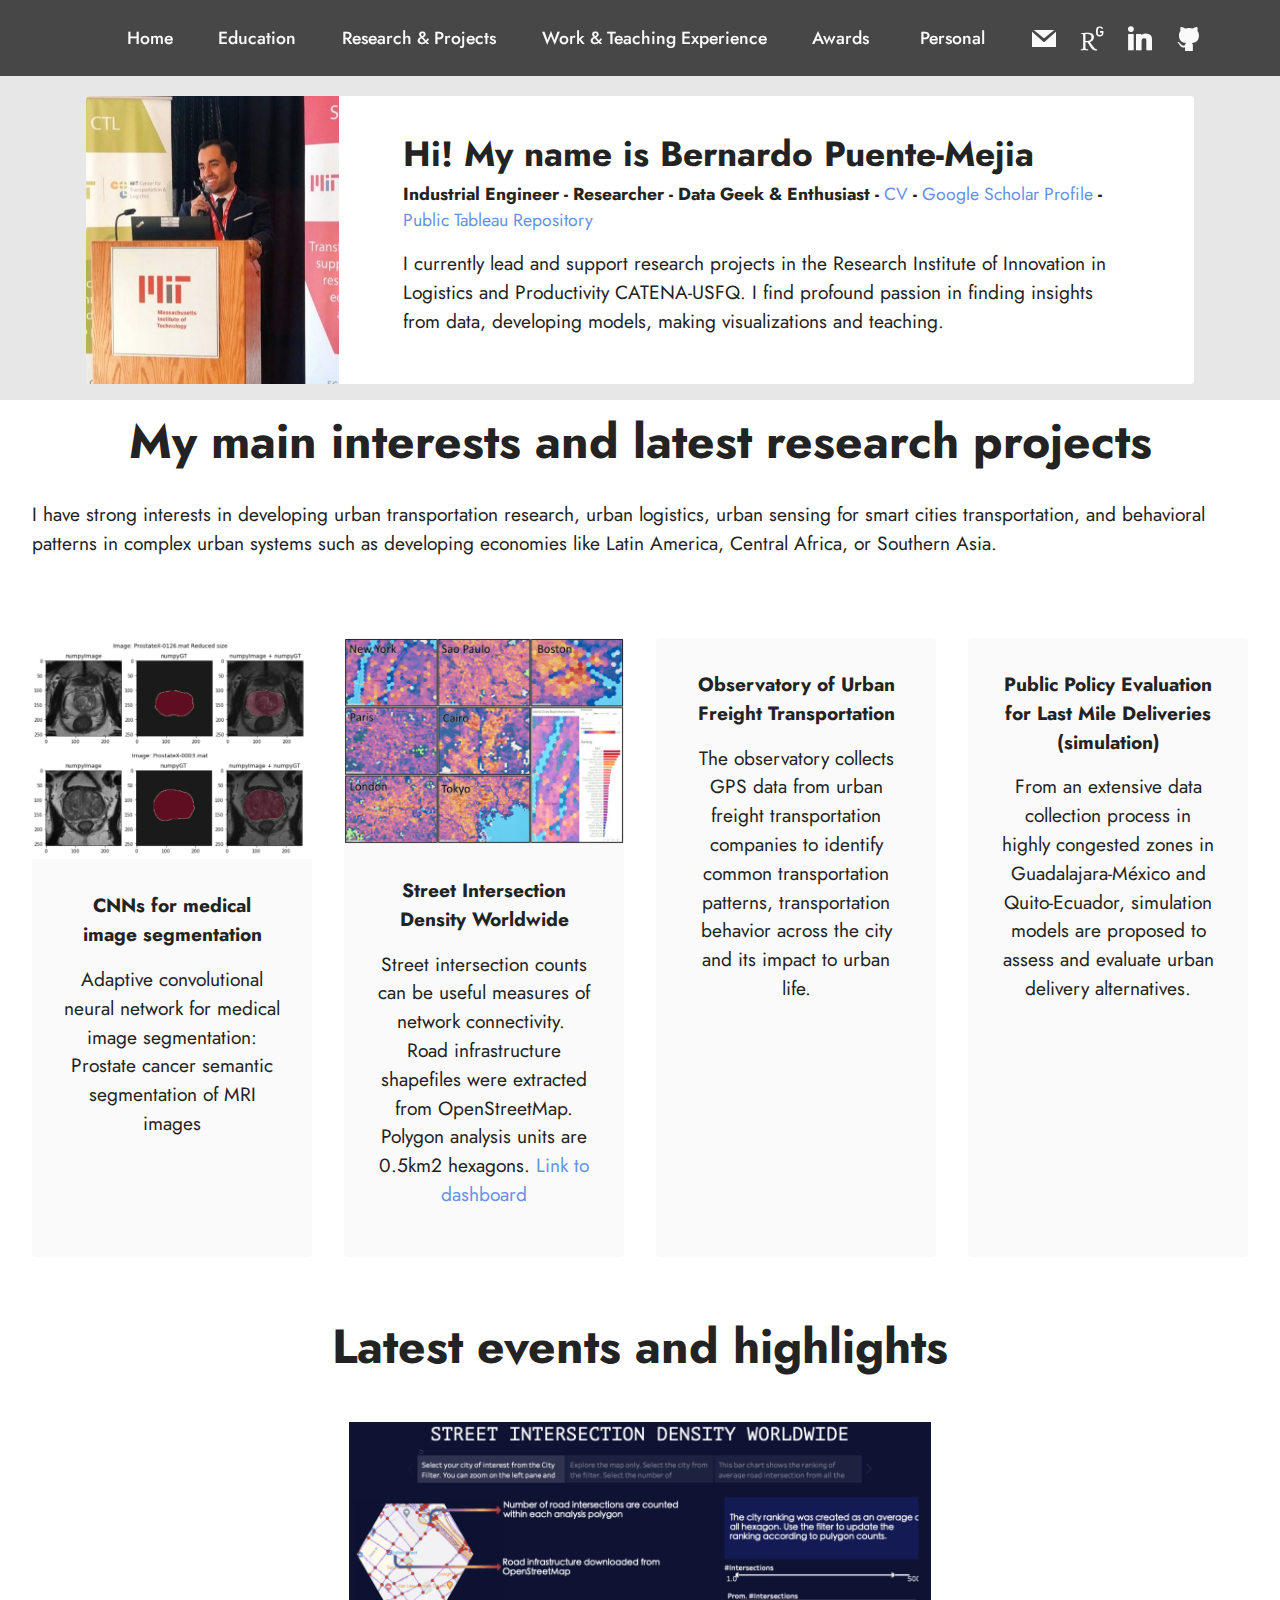
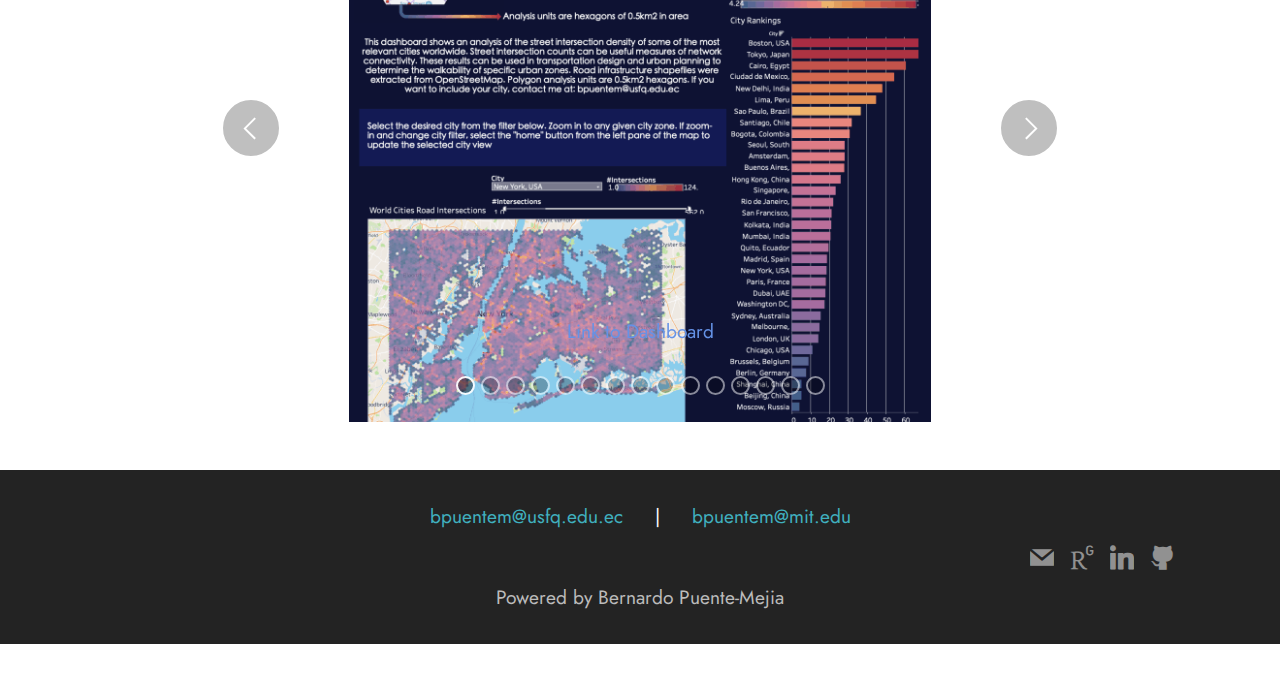
==== commit b515f695: "update" ====
--- a/index.html
+++ b/index.html
@@ -8,8 +8,8 @@
   <meta name="viewport" content="width=device-width, initial-scale=1, minimum-scale=1">
   <link rel="shortcut icon" href="assets/images/foto-bernardo-puente-121x96.png" type="image/x-icon">
   <meta name="description" content="">
-  
-  
+
+
   <title>Home</title>
   <link rel="stylesheet" href="assets/web/assets/mobirise-icons2/mobirise2.css">
   <link rel="stylesheet" href="assets/bootstrap/css/bootstrap.min.css">
@@ -21,20 +21,20 @@
   <link rel="preload" href="https://fonts.googleapis.com/css?family=Jost:100,200,300,400,500,600,700,800,900,100i,200i,300i,400i,500i,600i,700i,800i,900i&display=swap" as="style" onload="this.onload=null;this.rel='stylesheet'">
   <noscript><link rel="stylesheet" href="https://fonts.googleapis.com/css?family=Jost:100,200,300,400,500,600,700,800,900,100i,200i,300i,400i,500i,600i,700i,800i,900i&display=swap"></noscript>
   <link rel="preload" as="style" href="assets/mobirise/css/mbr-additional.css"><link rel="stylesheet" href="assets/mobirise/css/mbr-additional.css" type="text/css">
-  
-  
-  
-  
+
+
+
+
 </head>
 <body>
-  
+
   <section data-bs-version="5.1" class="menu cid-s48OLK6784" once="menu" id="menu1-h">
-    
+
     <nav class="navbar navbar-dropdown navbar-fixed-top navbar-expand-lg">
         <div class="container-fluid">
             <div class="navbar-brand">
-                
-                
+
+
             </div>
             <button class="navbar-toggler" type="button" data-toggle="collapse" data-bs-toggle="collapse" data-target="#navbarSupportedContent" data-bs-target="#navbarSupportedContent" aria-controls="navbarNavAltMarkup" aria-expanded="false" aria-label="Toggle navigation">
                 <div class="hamburger">
@@ -61,7 +61,7 @@
                         <span class="p-2 mbr-iconfont socicon-github socicon"></span>
                     </a>
                 </div>
-                
+
             </div>
         </div>
     </nav>
@@ -69,8 +69,8 @@
 </section>
 
 <section data-bs-version="5.1" class="team2 cid-sfpUf0OUI1" xmlns="http://www.w3.org/1999/html" id="team2-r">
-    
-    
+
+
     <div class="container">
         <div class="card">
             <div class="card-wrapper">
@@ -87,35 +87,35 @@
                                 <strong>Industrial Engineer - Researcher - Data Geek &amp; Enthusiast - <a href="assets/files/Bernardo_Puente_Resume_2021__Oct__General.pdf" class="text-primary" target="_blank">CV</a>&nbsp;- <a href="https://scholar.google.com/citations?user=nAaNeSIAAAAJ&hl=es" class="text-primary" target="_blank">Google Scholar Profile</a> - <a href="https://public.tableau.com/profile/bernardo.puente#!/" class="text-primary" target="_blank">Public Tableau Repository</a></strong></h6>
                             <p class="mbr-text mbr-fonts-style display-7">
                                 I currently lead and support research projects in the Research Institute of Innovation in Logistics and Productivity CATENA-USFQ. I find profound passion in finding insights from data, developing models, making visualizations and teaching.</p>
-                            
+
                         </div>
                     </div>
                 </div>
             </div>
         </div>
-        
-        
+
+
     </div>
 </section>
 
 <section data-bs-version="5.1" class="content1 cid-s48udlf8KU" id="content1-8">
-    
+
     <div class="container-fluid">
         <div class="row justify-content-center">
             <div class="title col-12 col-md-12">
                 <h3 class="mbr-section-title mbr-fonts-style align-center mb-4 display-2"><strong>My main interests and latest research projects</strong></h3>
                 <h4 class="mbr-section-subtitle align-center mbr-fonts-style mb-4 display-7">I have strong interests in developing urban transportation research, urban logistics, urban sensing for smart cities transportation, and behavioral patterns in complex urban systems such as developing economies like Latin America, Central Africa, or Southern Asia.</h4>
-                
+
             </div>
         </div>
     </div>
 </section>
 
 <section data-bs-version="5.1" class="gallery3 cid-sfqowNqweM" id="gallery3-s">
-    
-    
+
+
     <div class="container-fluid">
-        
+
         <div class="row mt-4">
             <div class="item features-image сol-12 col-md-6 col-lg-3">
                 <div class="item-wrapper">
@@ -124,10 +124,10 @@
                     </div>
                     <div class="item-content">
                         <h5 class="item-title mbr-fonts-style display-7"><strong>CNNs for medical image segmentation</strong></h5>
-                        
+
                         <p class="mbr-text mbr-fonts-style mt-3 display-7">Adaptive convolutional neural network for medical image segmentation: Prostate cancer semantic segmentation of MRI images</p>
                     </div>
-                    
+
                 </div>
             </div><div class="item features-image сol-12 col-md-6 col-lg-3">
                 <div class="item-wrapper">
@@ -136,10 +136,10 @@
                     </div>
                     <div class="item-content">
                         <h5 class="item-title mbr-fonts-style display-7"><strong>Street Intersection Density Worldwide</strong></h5>
-                        
+
                         <p class="mbr-text mbr-fonts-style mt-3 display-7">Street intersection counts can be useful measures of network connectivity.&nbsp; Road infrastructure shapefiles were extracted from OpenStreetMap. Polygon analysis units are 0.5km2 hexagons. <a href="https://public.tableau.com/app/profile/bernardo.puente/viz/WorldCitiesRoadIntersections/Story1" class="text-primary" target="_blank">Link to dashboard</a></p>
                     </div>
-                    
+
                 </div>
             </div><div class="item features-image сol-12 col-md-6 col-lg-3">
                 <div class="item-wrapper">
@@ -148,10 +148,10 @@
                     </div>
                     <div class="item-content">
                         <h5 class="item-title mbr-fonts-style display-7"><strong>Observatory of Urban Freight Transportation</strong></h5>
-                        
+
                         <p class="mbr-text mbr-fonts-style mt-3 display-7">The observatory collects GPS data from urban freight transportation companies to identify common transportation patterns, transportation behavior across the city and its impact to urban life.</p>
                     </div>
-                    
+
                 </div>
             </div><div class="item features-image сol-12 col-md-6 col-lg-3">
                 <div class="item-wrapper">
@@ -160,41 +160,41 @@
                     </div>
                     <div class="item-content">
                         <h5 class="item-title mbr-fonts-style display-7"><strong>Public Policy Evaluation for Last Mile Deliveries (simulation)</strong></h5>
-                        
+
                         <p class="mbr-text mbr-fonts-style mt-3 display-7">From an extensive data collection process in highly congested zones in Guadalajara-México and Quito-Ecuador, simulation models are proposed to assess and evaluate urban delivery alternatives.</p>
                     </div>
-                    
-                </div>
-            </div>
-            
-            
-            
+
+                </div>
+            </div>
+
+
+
         </div>
     </div>
 </section>
 
 <section data-bs-version="5.1" class="content1 cid-sh6YgBC9ZU" id="content1-14">
-    
+
     <div class="container-fluid">
         <div class="row justify-content-center">
             <div class="title col-12 col-md-12">
                 <h3 class="mbr-section-title mbr-fonts-style align-center mb-4 display-2"><strong>Latest events and highlights</strong></h3>
-                
-                
+
+
             </div>
         </div>
     </div>
 </section>
 
 <section data-bs-version="5.1" class="slider2 cid-sfpTp4nxuT" id="slider2-p">
-    
-
-    
+
+
+
     <div class="container">
         <div class="row justify-content-center">
             <div class="col-12 col-md-10">
                 <div class="carousel slide" id="sNusuRib7w" data-ride="carousel" data-bs-ride="carousel" data-interval="5000" data-bs-interval="5000">
-                    
+
                     <ol class="carousel-indicators">
                         <li data-slide-to="0" data-bs-slide-to="0" class="active" data-target="#sNusuRib7w" data-bs-target="#sNusuRib7w"></li><li data-slide-to="1" data-bs-slide-to="1" class="" data-target="#sNusuRib7w" data-bs-target="#sNusuRib7w"></li><li data-slide-to="2" data-bs-slide-to="2" class="" data-target="#sNusuRib7w" data-bs-target="#sNusuRib7w"></li><li data-slide-to="3" data-bs-slide-to="3" class="" data-target="#sNusuRib7w" data-bs-target="#sNusuRib7w"></li>
                         <li data-slide-to="4" data-bs-slide-to="4" data-target="#sNusuRib7w" data-bs-target="#sNusuRib7w"></li>
@@ -351,29 +351,29 @@
 
 <section data-bs-version="5.1" class="footer3 cid-s48P1Icc8J" once="footers" id="footer3-i">
 
-    
-
-    
+
+
+
 
     <div class="container">
         <div class="media-container-row align-center mbr-white">
             <div class="row row-links">
                 <ul class="foot-menu">
-                    
-                    
-                    
-                    
-                    
+
+
+
+
+
                 <li class="foot-menu-item mbr-fonts-style display-7"><a href="mailto:bpuentem@usfq.edu.ec" class="text-success">bpuentem@usfq.edu.ec</a></li><li class="foot-menu-item mbr-fonts-style display-7">|</li><li class="foot-menu-item mbr-fonts-style display-7"><a href="mailto:bpuentem@mit.edu" class="text-success">bpuentem@mit.edu</a></li></ul>
             </div>
             <div class="row social-row">
                 <div class="social-list align-right pb-2">
-                    
-                    
-                    
-                    
-                    
-                    
+
+
+
+
+
+
                 <div class="soc-item">
                         <a href="mailto:bpuentem@usfq.edu.ec">
                             <span class="mbr-iconfont mbr-iconfont-social socicon-mail socicon"></span>
@@ -397,8 +397,8 @@
             </div>
         </div>
     </div>
-</section><section style="background-color: #fff; font-family: -apple-system, BlinkMacSystemFont, 'Segoe UI', 'Roboto', 'Helvetica Neue', Arial, sans-serif; color:#aaa; font-size:12px; padding: 0; align-items: center; display: flex;"><a href="https://mobirise.site/w" style="flex: 1 1; height: 3rem; padding-left: 1rem;"></a><p style="flex: 0 0 auto; margin:0; padding-right:1rem;">Built with Mobirise <a href="https://mobirise.site/j" style="color:#aaa;">web page</a> builder</p></section><script src="assets/bootstrap/js/bootstrap.bundle.min.js"></script>  <script src="assets/smoothscroll/smooth-scroll.js"></script>  <script src="assets/ytplayer/index.js"></script>  <script src="assets/dropdown/js/navbar-dropdown.js"></script>  <script src="assets/theme/js/script.js"></script>  
-  
-  
+</section><section style="background-color: #fff; font-family: -apple-system, BlinkMacSystemFont, 'Segoe UI', 'Roboto', 'Helvetica Neue', Arial, sans-serif; color:#aaa; font-size:12px; padding: 0; align-items: center; display: flex;"><a href="https://mobirise.site/w" style="flex: 1 1; height: 3rem; padding-left: 1rem;"></a><p style="flex: 0 0 auto; margin:0; padding-right:1rem;"></p></section><script src="assets/bootstrap/js/bootstrap.bundle.min.js"></script>  <script src="assets/smoothscroll/smooth-scroll.js"></script>  <script src="assets/ytplayer/index.js"></script>  <script src="assets/dropdown/js/navbar-dropdown.js"></script>  <script src="assets/theme/js/script.js"></script>  
+
+
 </body>
-</html>+</html>
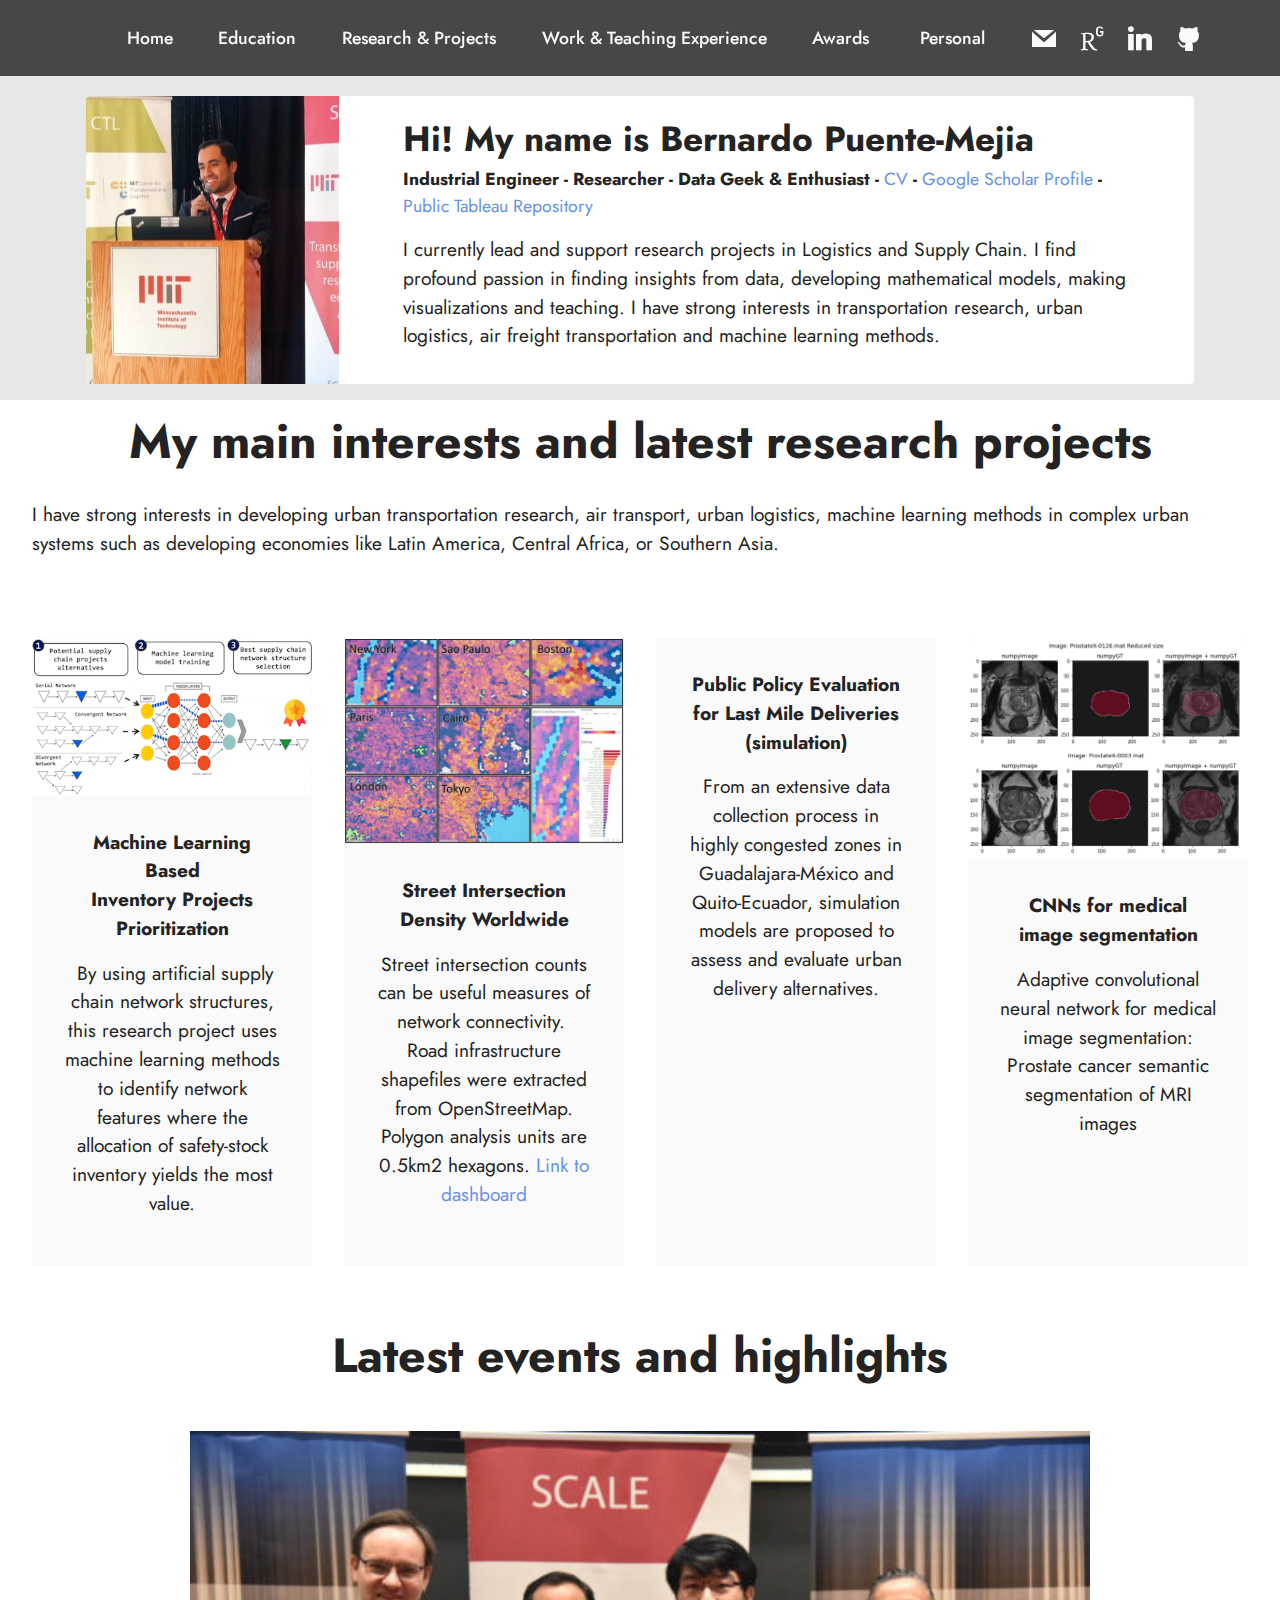
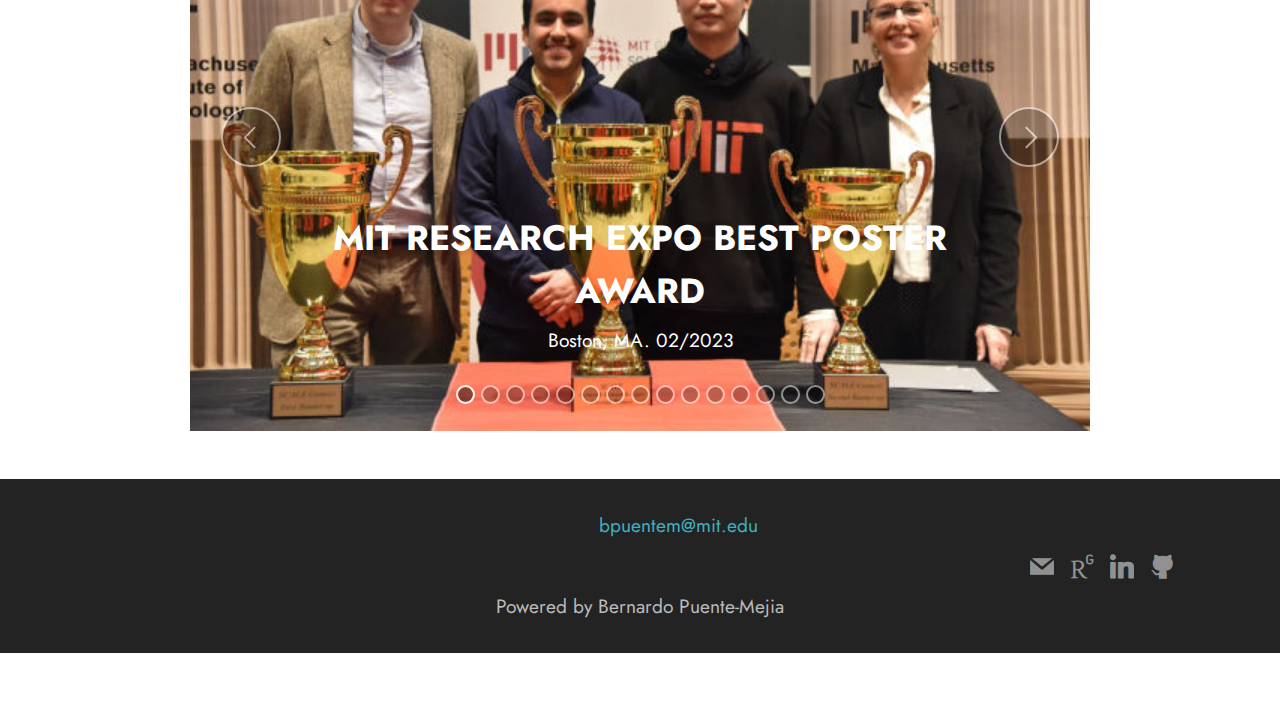
==== commit 34bd228e: "Website Update 19/03/2023" ====
--- a/index.html
+++ b/index.html
@@ -1,10 +1,10 @@
 <!DOCTYPE html>
 <html  >
 <head>
-  <!-- Site made with Mobirise Website Builder v5.4.1, https://mobirise.com -->
+  <!-- Site made with Mobirise Website Builder v5.8.4, https://mobirise.com -->
   <meta charset="UTF-8">
   <meta http-equiv="X-UA-Compatible" content="IE=edge">
-  <meta name="generator" content="Mobirise v5.4.1, mobirise.com">
+  <meta name="generator" content="Mobirise v5.8.4, mobirise.com">
   <meta name="viewport" content="width=device-width, initial-scale=1, minimum-scale=1">
   <link rel="shortcut icon" href="assets/images/foto-bernardo-puente-121x96.png" type="image/x-icon">
   <meta name="description" content="">
@@ -48,7 +48,7 @@
                 <ul class="navbar-nav nav-dropdown nav-right navbar-nav-top-padding" data-app-modern-menu="true"><li class="nav-item"><a class="nav-link link text-white text-primary display-4" href="index.html#team2-r">Home</a></li><li class="nav-item"><a class="nav-link link text-white text-primary display-4" href="page4.html#features11-17">Education</a></li>
                     <li class="nav-item"><a class="nav-link link text-white text-primary display-4" href="page3.html#features11-10">Research &amp; Projects</a></li><li class="nav-item"><a class="nav-link link text-white text-primary display-4" href="page6.html#features10-1j">Work &amp; Teaching Experience</a></li><li class="nav-item"><a class="nav-link link text-white text-primary display-4" href="page5.html#content1-1c">Awards&nbsp;<br></a></li><li class="nav-item"><a class="nav-link link text-white text-primary display-4" href="page7.html#content4-1t">Personal</a></li></ul>
                 <div class="icons-menu">
-                    <a class="iconfont-wrapper" href="mailto:bpuentem@usfq.edu.ec">
+                    <a class="iconfont-wrapper" href="mailto:bpuentem@mit.edu">
                         <span class="p-2 mbr-iconfont socicon-mail socicon"></span>
                     </a>
                     <a class="iconfont-wrapper" href="https://www.researchgate.net/profile/Bernardo_Puente" target="_blank">
@@ -84,9 +84,9 @@
                         <div class="card-box">
                             <h5 class="card-title mbr-fonts-style m-0 display-5"><strong>Hi! My name is Bernardo Puente-Mejia</strong></h5>
                             <h6 class="mbr-fonts-style mb-3 display-4">
-                                <strong>Industrial Engineer - Researcher - Data Geek &amp; Enthusiast - <a href="assets/files/Bernardo_Puente_Resume_2021__Oct__General.pdf" class="text-primary" target="_blank">CV</a>&nbsp;- <a href="https://scholar.google.com/citations?user=nAaNeSIAAAAJ&hl=es" class="text-primary" target="_blank">Google Scholar Profile</a> - <a href="https://public.tableau.com/profile/bernardo.puente#!/" class="text-primary" target="_blank">Public Tableau Repository</a></strong></h6>
+                                <strong>Industrial Engineer - Researcher - Data Geek &amp; Enthusiast - <a href="assets/files/Resume_Bernardo_Puente_2023.pdf" class="text-primary" target="_blank">CV</a>&nbsp;- <a href="https://scholar.google.com/citations?user=nAaNeSIAAAAJ&hl=es" class="text-primary" target="_blank">Google Scholar Profile</a> - <a href="https://public.tableau.com/profile/bernardo.puente#!/" class="text-primary" target="_blank">Public Tableau Repository</a></strong></h6>
                             <p class="mbr-text mbr-fonts-style display-7">
-                                I currently lead and support research projects in the Research Institute of Innovation in Logistics and Productivity CATENA-USFQ. I find profound passion in finding insights from data, developing models, making visualizations and teaching.</p>
+                                I currently lead and support research projects in Logistics and Supply Chain. I find profound passion in finding insights from data, developing mathematical models, making visualizations and teaching. I have strong interests in transportation research, urban logistics, air freight transportation and machine learning methods.</p>
 
                         </div>
                     </div>
@@ -104,7 +104,7 @@
         <div class="row justify-content-center">
             <div class="title col-12 col-md-12">
                 <h3 class="mbr-section-title mbr-fonts-style align-center mb-4 display-2"><strong>My main interests and latest research projects</strong></h3>
-                <h4 class="mbr-section-subtitle align-center mbr-fonts-style mb-4 display-7">I have strong interests in developing urban transportation research, urban logistics, urban sensing for smart cities transportation, and behavioral patterns in complex urban systems such as developing economies like Latin America, Central Africa, or Southern Asia.</h4>
+                <h4 class="mbr-section-subtitle align-center mbr-fonts-style mb-4 display-7">I have strong interests in developing urban transportation research, air transport, urban logistics, machine learning methods in complex urban systems such as developing economies like Latin America, Central Africa, or Southern Asia.</h4>
 
             </div>
         </div>
@@ -117,15 +117,16 @@
     <div class="container-fluid">
 
         <div class="row mt-4">
-            <div class="item features-image сol-12 col-md-6 col-lg-3">
+            <div class="item features-image сol-12 col-md-6 col-lg-3 active">
                 <div class="item-wrapper">
                     <div class="item-img">
-                        <img src="assets/images/captura-de-pantalla-2021-11-01-a-las-00.37.07-598x473.png" alt="" data-slide-to="0" data-bs-slide-to="0">
+                        <img src="assets/images/lscm06-embededcentralgraph-adobeexpress.gif" alt="" title="" data-slide-to="0" data-bs-slide-to="0">
                     </div>
                     <div class="item-content">
-                        <h5 class="item-title mbr-fonts-style display-7"><strong>CNNs for medical image segmentation</strong></h5>
-
-                        <p class="mbr-text mbr-fonts-style mt-3 display-7">Adaptive convolutional neural network for medical image segmentation: Prostate cancer semantic segmentation of MRI images</p>
+                        <h5 class="item-title mbr-fonts-style display-7"><strong>Machine Learning Based
+</strong><div><strong>Inventory Projects Prioritization</strong></div></h5>
+
+                        <p class="mbr-text mbr-fonts-style mt-3 display-7">&nbsp;By using artificial supply chain network structures, this research project uses machine learning methods to identify network features where the allocation of safety-stock inventory yields the most value.</p>
                     </div>
 
                 </div>
@@ -144,24 +145,24 @@
             </div><div class="item features-image сol-12 col-md-6 col-lg-3">
                 <div class="item-wrapper">
                     <div class="item-img">
-                        <img src="assets/images/animation1.gif" alt="" title="" data-slide-to="2" data-bs-slide-to="2">
+                        <img src="assets/images/mit-gclog-urban-logistics-capsto.gif" alt="" title="" data-slide-to="2" data-bs-slide-to="2">
                     </div>
                     <div class="item-content">
-                        <h5 class="item-title mbr-fonts-style display-7"><strong>Observatory of Urban Freight Transportation</strong></h5>
-
-                        <p class="mbr-text mbr-fonts-style mt-3 display-7">The observatory collects GPS data from urban freight transportation companies to identify common transportation patterns, transportation behavior across the city and its impact to urban life.</p>
+                        <h5 class="item-title mbr-fonts-style display-7"><strong>Public Policy Evaluation for Last Mile Deliveries (simulation)</strong></h5>
+
+                        <p class="mbr-text mbr-fonts-style mt-3 display-7">From an extensive data collection process in highly congested zones in Guadalajara-México and Quito-Ecuador, simulation models are proposed to assess and evaluate urban delivery alternatives.</p>
                     </div>
 
                 </div>
             </div><div class="item features-image сol-12 col-md-6 col-lg-3">
                 <div class="item-wrapper">
                     <div class="item-img">
-                        <img src="assets/images/mit-gclog-urban-logistics-capsto.gif" alt="" title="" data-slide-to="3" data-bs-slide-to="3">
+                        <img src="assets/images/captura-de-pantalla-2021-11-01-a-las-00.37.07-598x473.png" alt="" data-slide-to="3" data-bs-slide-to="3">
                     </div>
                     <div class="item-content">
-                        <h5 class="item-title mbr-fonts-style display-7"><strong>Public Policy Evaluation for Last Mile Deliveries (simulation)</strong></h5>
-
-                        <p class="mbr-text mbr-fonts-style mt-3 display-7">From an extensive data collection process in highly congested zones in Guadalajara-México and Quito-Ecuador, simulation models are proposed to assess and evaluate urban delivery alternatives.</p>
+                        <h5 class="item-title mbr-fonts-style display-7"><strong>CNNs for medical image segmentation</strong></h5>
+
+                        <p class="mbr-text mbr-fonts-style mt-3 display-7">Adaptive convolutional neural network for medical image segmentation: Prostate cancer semantic segmentation of MRI images</p>
                     </div>
 
                 </div>
@@ -193,16 +194,25 @@
     <div class="container">
         <div class="row justify-content-center">
             <div class="col-12 col-md-10">
-                <div class="carousel slide" id="sNusuRib7w" data-ride="carousel" data-bs-ride="carousel" data-interval="5000" data-bs-interval="5000">
+                <div class="carousel slide" id="tyYFIMHn4V" data-ride="carousel" data-bs-ride="carousel" data-interval="5000" data-bs-interval="5000">
 
                     <ol class="carousel-indicators">
-                        <li data-slide-to="0" data-bs-slide-to="0" class="active" data-target="#sNusuRib7w" data-bs-target="#sNusuRib7w"></li><li data-slide-to="1" data-bs-slide-to="1" class="" data-target="#sNusuRib7w" data-bs-target="#sNusuRib7w"></li><li data-slide-to="2" data-bs-slide-to="2" class="" data-target="#sNusuRib7w" data-bs-target="#sNusuRib7w"></li><li data-slide-to="3" data-bs-slide-to="3" class="" data-target="#sNusuRib7w" data-bs-target="#sNusuRib7w"></li>
-                        <li data-slide-to="4" data-bs-slide-to="4" data-target="#sNusuRib7w" data-bs-target="#sNusuRib7w"></li>
-                        <li data-slide-to="5" data-bs-slide-to="5" data-target="#sNusuRib7w" data-bs-target="#sNusuRib7w"></li><li data-slide-to="6" data-bs-slide-to="6" data-target="#sNusuRib7w" data-bs-target="#sNusuRib7w"></li><li data-slide-to="7" data-bs-slide-to="7" data-target="#sNusuRib7w" data-bs-target="#sNusuRib7w"></li><li data-slide-to="8" data-bs-slide-to="8" data-target="#sNusuRib7w" data-bs-target="#sNusuRib7w"></li><li data-slide-to="9" data-bs-slide-to="9" data-target="#sNusuRib7w" data-bs-target="#sNusuRib7w"></li><li data-slide-to="10" data-bs-slide-to="10" data-target="#sNusuRib7w" data-bs-target="#sNusuRib7w"></li><li data-slide-to="11" data-bs-slide-to="11" data-target="#sNusuRib7w" data-bs-target="#sNusuRib7w"></li><li data-slide-to="12" data-bs-slide-to="12" data-target="#sNusuRib7w" data-bs-target="#sNusuRib7w"></li><li data-slide-to="13" data-bs-slide-to="13" data-target="#sNusuRib7w" data-bs-target="#sNusuRib7w"></li><li data-slide-to="14" data-bs-slide-to="14" data-target="#sNusuRib7w" data-bs-target="#sNusuRib7w"></li>
+                        <li data-slide-to="0" data-bs-slide-to="0" class="active" data-target="#tyYFIMHn4V" data-bs-target="#tyYFIMHn4V"></li><li data-slide-to="1" data-bs-slide-to="1" class="" data-target="#tyYFIMHn4V" data-bs-target="#tyYFIMHn4V"></li><li data-slide-to="2" data-bs-slide-to="2" class="" data-target="#tyYFIMHn4V" data-bs-target="#tyYFIMHn4V"></li><li data-slide-to="3" data-bs-slide-to="3" class="" data-target="#tyYFIMHn4V" data-bs-target="#tyYFIMHn4V"></li>
+                        <li data-slide-to="4" data-bs-slide-to="4" data-target="#tyYFIMHn4V" data-bs-target="#tyYFIMHn4V"></li>
+                        <li data-slide-to="5" data-bs-slide-to="5" data-target="#tyYFIMHn4V" data-bs-target="#tyYFIMHn4V"></li><li data-slide-to="6" data-bs-slide-to="6" data-target="#tyYFIMHn4V" data-bs-target="#tyYFIMHn4V"></li><li data-slide-to="7" data-bs-slide-to="7" data-target="#tyYFIMHn4V" data-bs-target="#tyYFIMHn4V"></li><li data-slide-to="8" data-bs-slide-to="8" data-target="#tyYFIMHn4V" data-bs-target="#tyYFIMHn4V"></li><li data-slide-to="9" data-bs-slide-to="9" data-target="#tyYFIMHn4V" data-bs-target="#tyYFIMHn4V"></li><li data-slide-to="10" data-bs-slide-to="10" data-target="#tyYFIMHn4V" data-bs-target="#tyYFIMHn4V"></li><li data-slide-to="11" data-bs-slide-to="11" data-target="#tyYFIMHn4V" data-bs-target="#tyYFIMHn4V"></li><li data-slide-to="12" data-bs-slide-to="12" data-target="#tyYFIMHn4V" data-bs-target="#tyYFIMHn4V"></li><li data-slide-to="13" data-bs-slide-to="13" data-target="#tyYFIMHn4V" data-bs-target="#tyYFIMHn4V"></li><li data-slide-to="14" data-bs-slide-to="14" data-target="#tyYFIMHn4V" data-bs-target="#tyYFIMHn4V"></li>
                     </ol>
                     <div class="carousel-inner">
                         <div class="carousel-item slider-image item active">
                             <div class="item-wrapper">
+                                <img class="d-block w-100" src="assets/images/1676375492450-600x400.jpg" alt="" data-slide-to="15" data-bs-slide-to="15">
+                                <div class="carousel-caption d-none d-md-block">
+                                    <h5 class="mbr-section-subtitle mbr-fonts-style display-5">
+                                        <strong>MIT RESEARCH EXPO BEST POSTER AWARD</strong></h5>
+                                    <p class="mbr-section-text mbr-fonts-style display-7">Boston, MA. 02/2023</p>
+                                </div>
+                            </div>
+                        </div><div class="carousel-item slider-image item">
+                            <div class="item-wrapper">
                                 <img class="d-block w-100" src="assets/images/captura-de-pantalla-2021-11-01-a-las-00.45.23-600x619.png" alt="" data-slide-to="0" data-bs-slide-to="0">
                                 <div class="carousel-caption d-none d-md-block">
                                     <h5 class="mbr-section-subtitle mbr-fonts-style display-5"><strong>&nbsp;</strong></h5>
@@ -324,22 +334,13 @@
                                     <p class="mbr-section-text mbr-fonts-style display-7">Boston, MA. 07/2019</p>
                                 </div>
                             </div>
-                        </div><div class="carousel-item slider-image item">
-                            <div class="item-wrapper">
-                                <img class="d-block w-100" src="assets/images/iap-welcome-600x450.jpg" alt="" data-slide-to="14" data-bs-slide-to="14">
-                                <div class="carousel-caption d-none d-md-block">
-                                    <h5 class="mbr-section-subtitle mbr-fonts-style display-5">
-                                        <strong>MIT IAP 2020 Welcome Session</strong></h5>
-                                    <p class="mbr-section-text mbr-fonts-style display-7">Boston, MA. 01/2020</p>
-                                </div>
-                            </div>
                         </div>
                     </div>
-                    <a class="carousel-control carousel-control-prev" role="button" data-slide="prev" data-bs-slide="prev" href="#sNusuRib7w">
+                    <a class="carousel-control carousel-control-prev" role="button" data-slide="prev" data-bs-slide="prev" href="#tyYFIMHn4V">
                         <span class="mobi-mbri mobi-mbri-arrow-prev" aria-hidden="true"></span>
                         <span class="sr-only visually-hidden">Previous</span>
                     </a>
-                    <a class="carousel-control carousel-control-next" role="button" data-slide="next" data-bs-slide="next" href="#sNusuRib7w">
+                    <a class="carousel-control carousel-control-next" role="button" data-slide="next" data-bs-slide="next" href="#tyYFIMHn4V">
                         <span class="mobi-mbri mobi-mbri-arrow-next" aria-hidden="true"></span>
                         <span class="sr-only visually-hidden">Next</span>
                     </a>
@@ -364,7 +365,7 @@
 
 
 
-                <li class="foot-menu-item mbr-fonts-style display-7"><a href="mailto:bpuentem@usfq.edu.ec" class="text-success">bpuentem@usfq.edu.ec</a></li><li class="foot-menu-item mbr-fonts-style display-7">|</li><li class="foot-menu-item mbr-fonts-style display-7"><a href="mailto:bpuentem@mit.edu" class="text-success">bpuentem@mit.edu</a></li></ul>
+                <li class="foot-menu-item mbr-fonts-style display-7">&nbsp;</li><li class="foot-menu-item mbr-fonts-style display-7">&nbsp;</li><li class="foot-menu-item mbr-fonts-style display-7"><a href="mailto:bpuentem@mit.edu" class="text-success">bpuentem@mit.edu</a></li></ul>
             </div>
             <div class="row social-row">
                 <div class="social-list align-right pb-2">
@@ -375,7 +376,7 @@
 
 
                 <div class="soc-item">
-                        <a href="mailto:bpuentem@usfq.edu.ec">
+                        <a href="mailto:bpuentem@mit.edu">
                             <span class="mbr-iconfont mbr-iconfont-social socicon-mail socicon"></span>
                         </a>
                     </div><div class="soc-item">
@@ -397,7 +398,7 @@
             </div>
         </div>
     </div>
-</section><section style="background-color: #fff; font-family: -apple-system, BlinkMacSystemFont, 'Segoe UI', 'Roboto', 'Helvetica Neue', Arial, sans-serif; color:#aaa; font-size:12px; padding: 0; align-items: center; display: flex;"><a href="https://mobirise.site/w" style="flex: 1 1; height: 3rem; padding-left: 1rem;"></a><p style="flex: 0 0 auto; margin:0; padding-right:1rem;"></p></section><script src="assets/bootstrap/js/bootstrap.bundle.min.js"></script>  <script src="assets/smoothscroll/smooth-scroll.js"></script>  <script src="assets/ytplayer/index.js"></script>  <script src="assets/dropdown/js/navbar-dropdown.js"></script>  <script src="assets/theme/js/script.js"></script>  
+</section><section class="display-7" style="padding: 0;align-items: center;justify-content: center;flex-wrap: wrap;    align-content: center;display: flex;position: relative;height: 4rem;"><a href="" style="flex: 1 1;height: 4rem;position: absolute;width: 100%;z-index: 1;"><img alt="" style="height: 4rem;" src="[data-uri]"></a><p style="margin: 0;text-align: center;" class="display-7"> &#8204;</p><a style="z-index:1" href=""></a></section><script src="assets/bootstrap/js/bootstrap.bundle.min.js"></script>  <script src="assets/smoothscroll/smooth-scroll.js"></script>  <script src="assets/ytplayer/index.js"></script>  <script src="assets/dropdown/js/navbar-dropdown.js"></script>  <script src="assets/theme/js/script.js"></script>
 
 
 </body>
